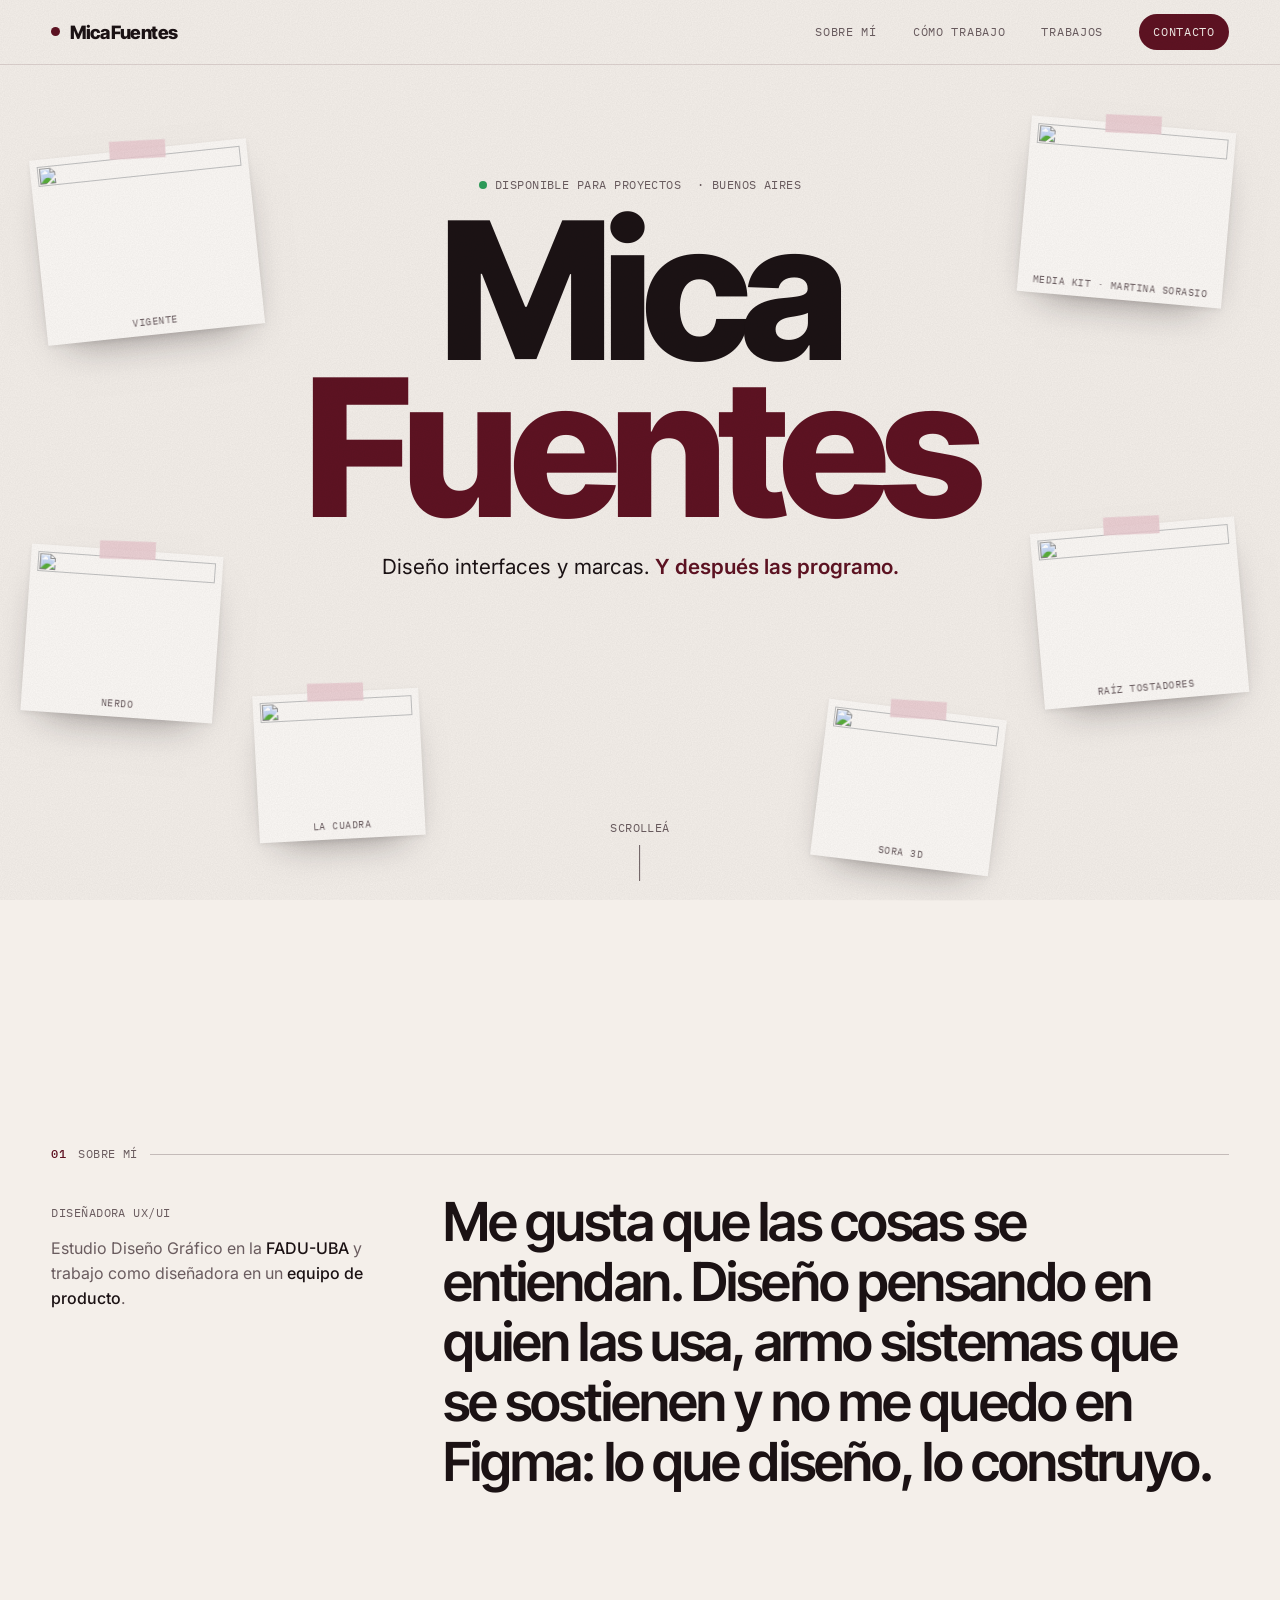
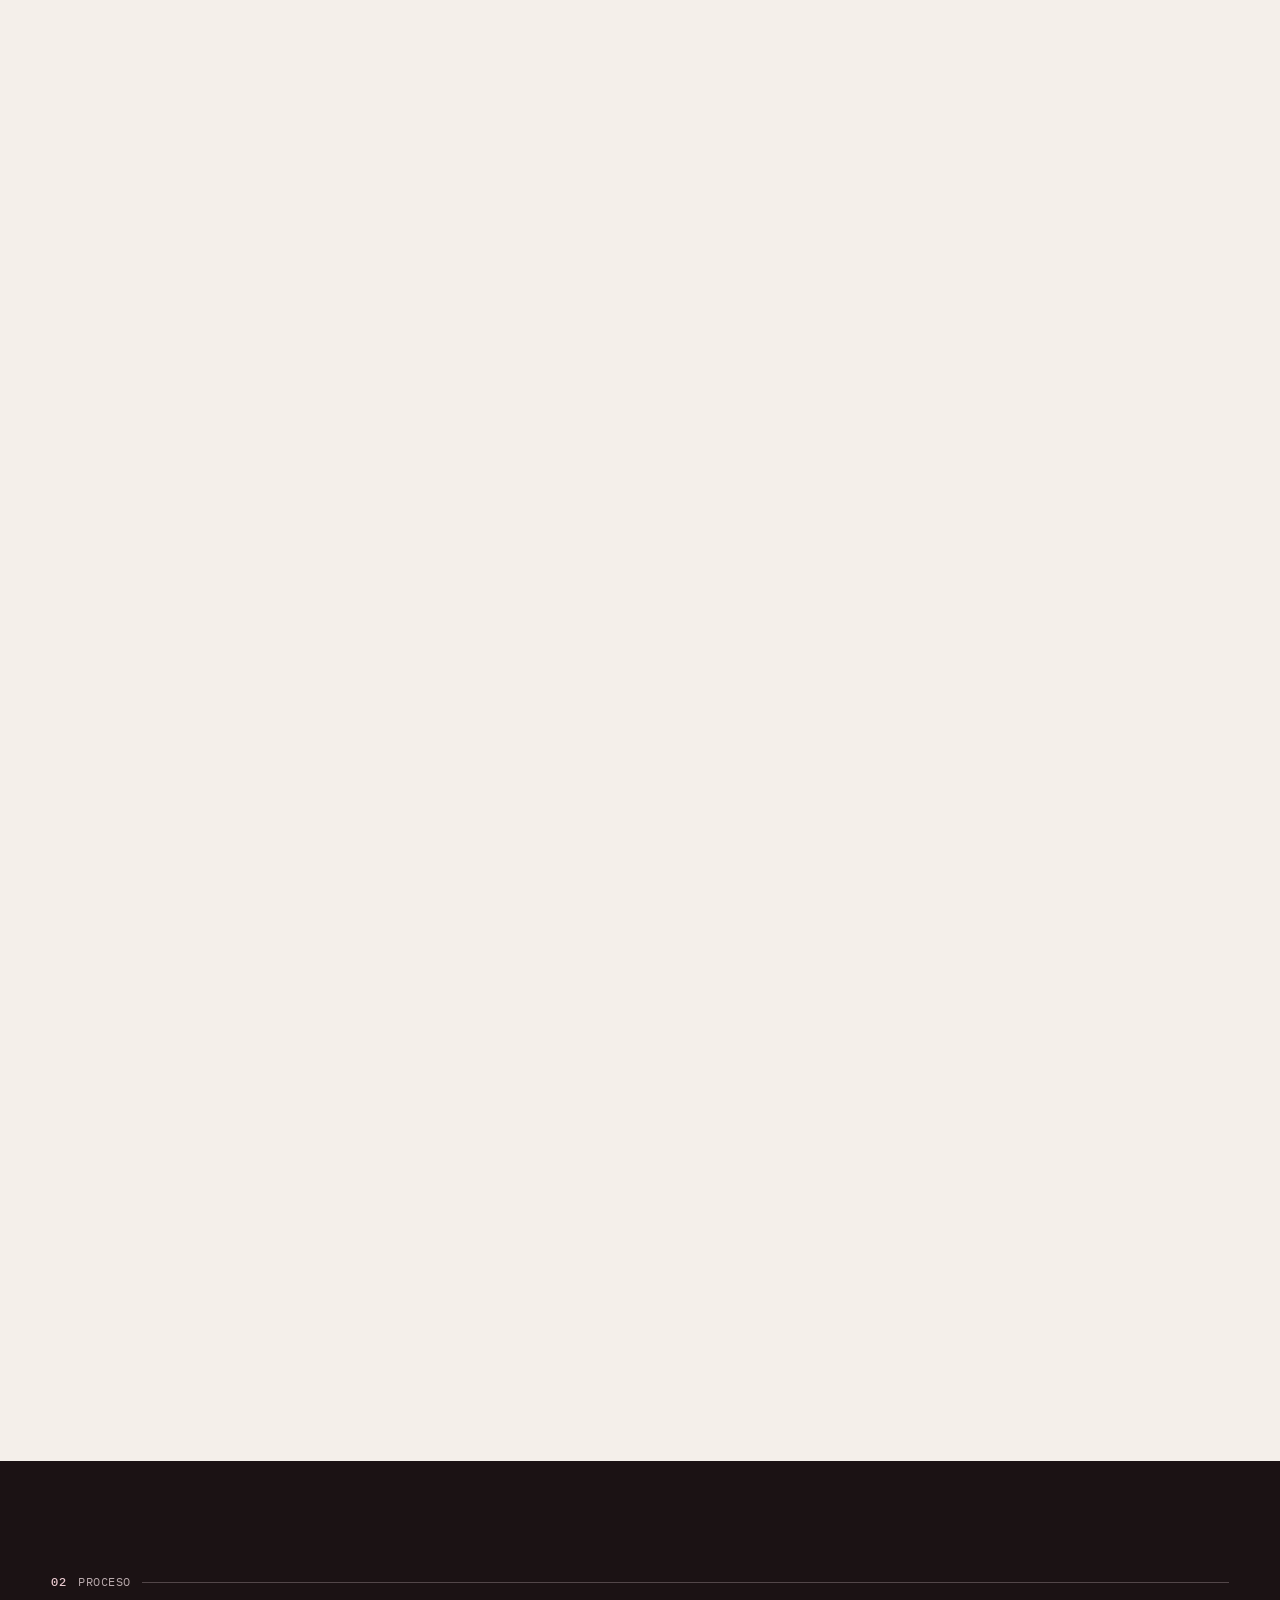
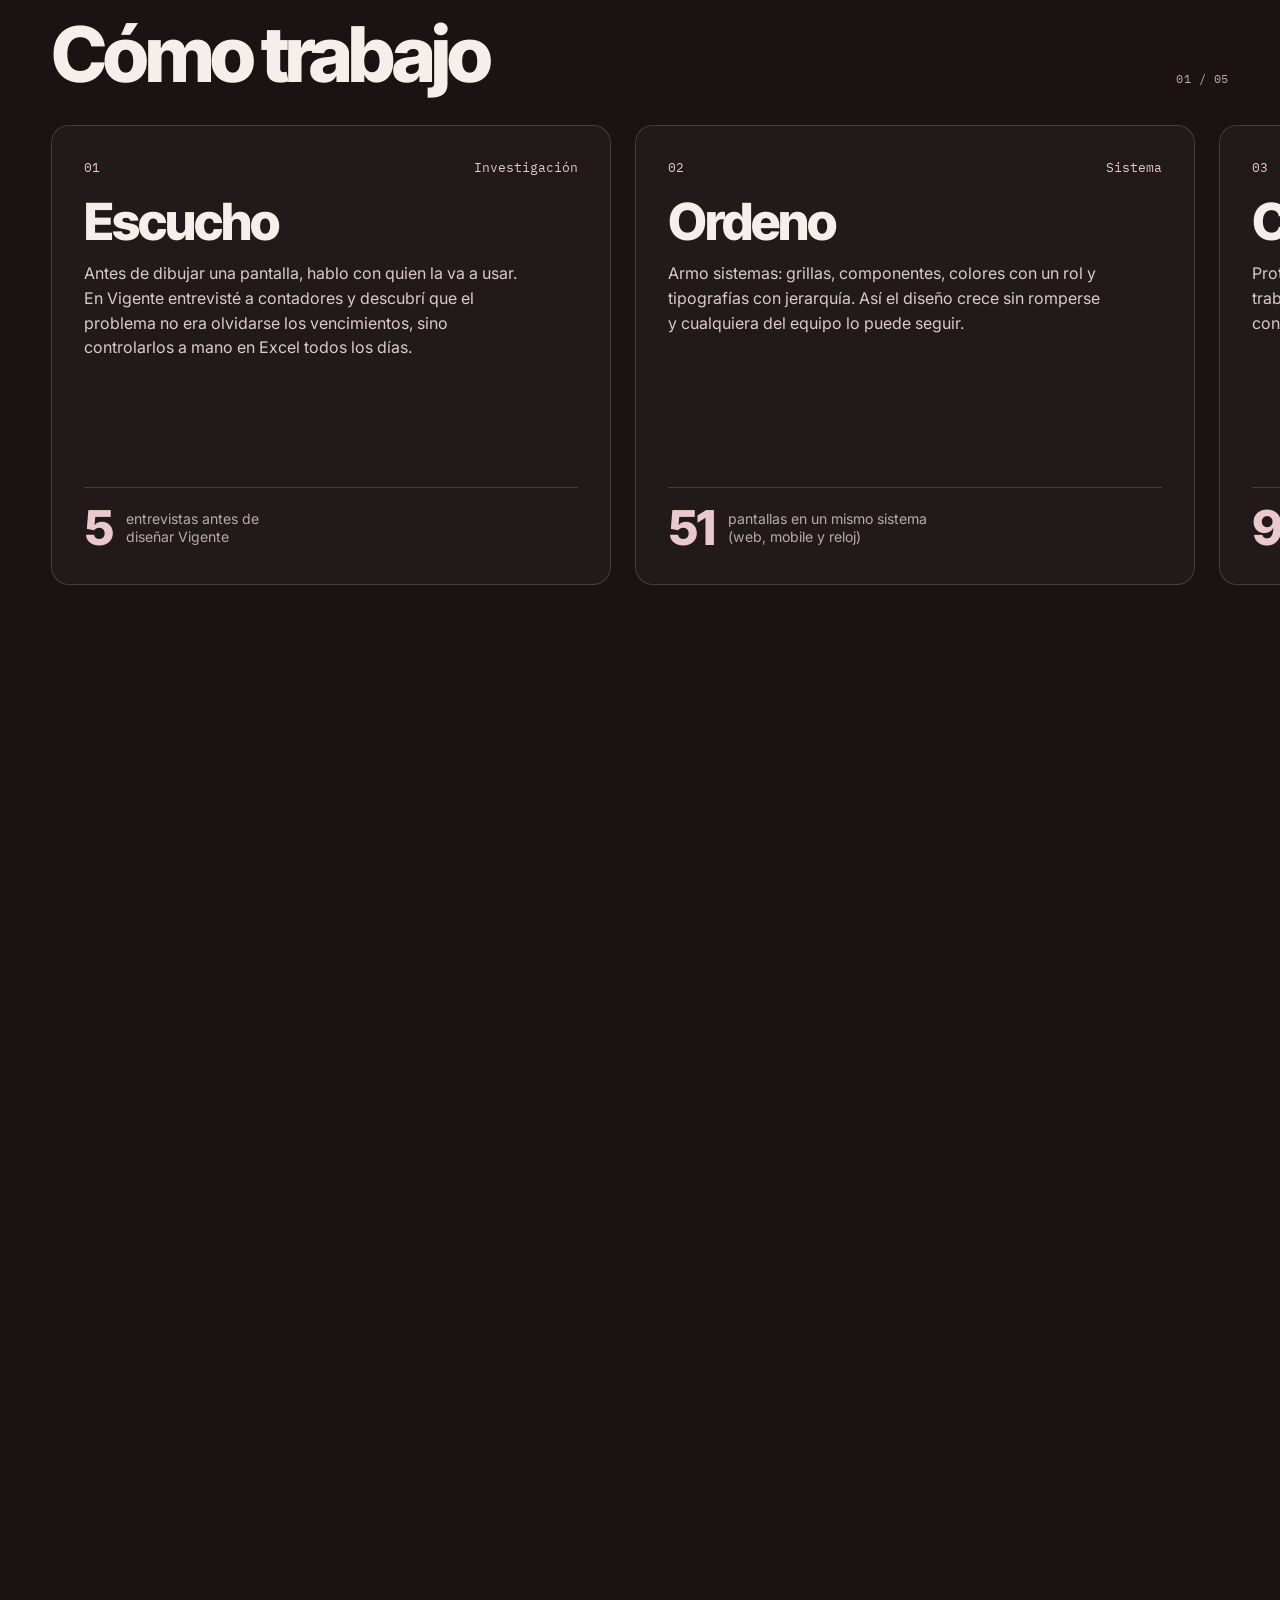
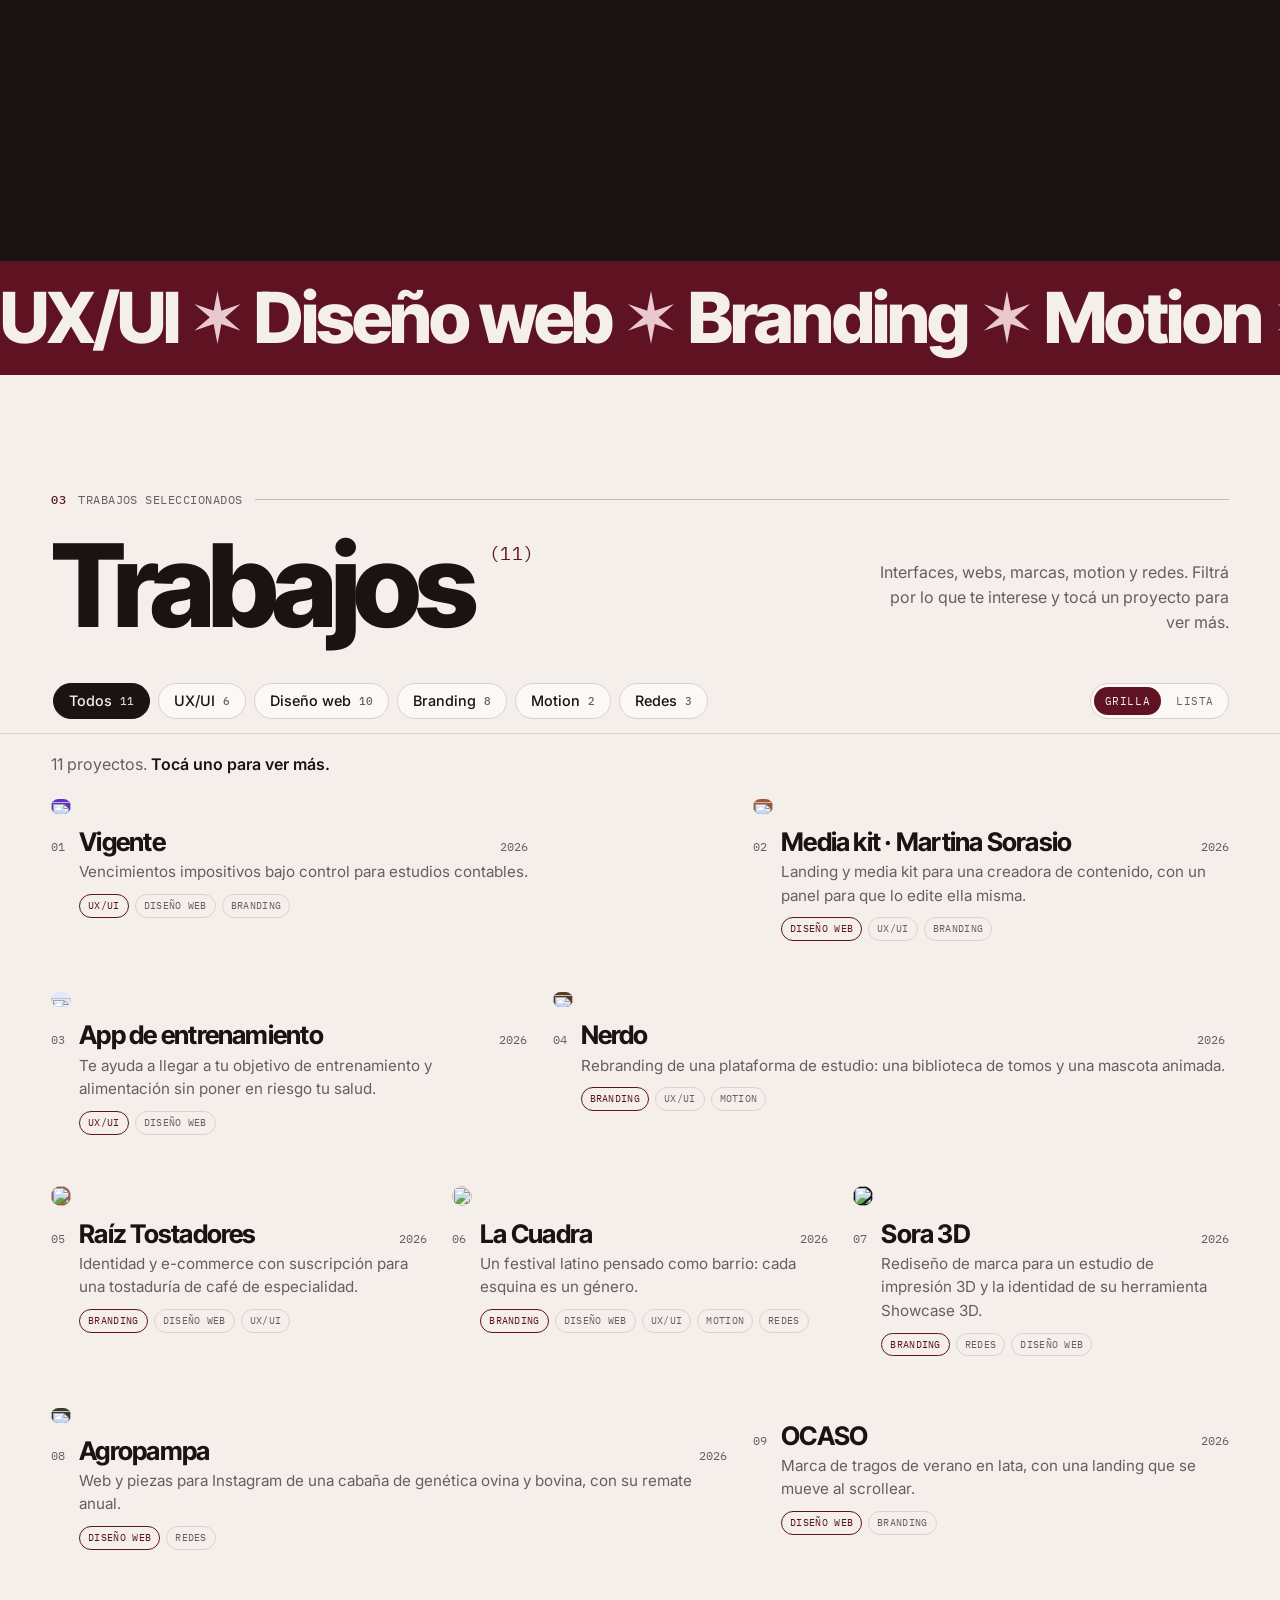
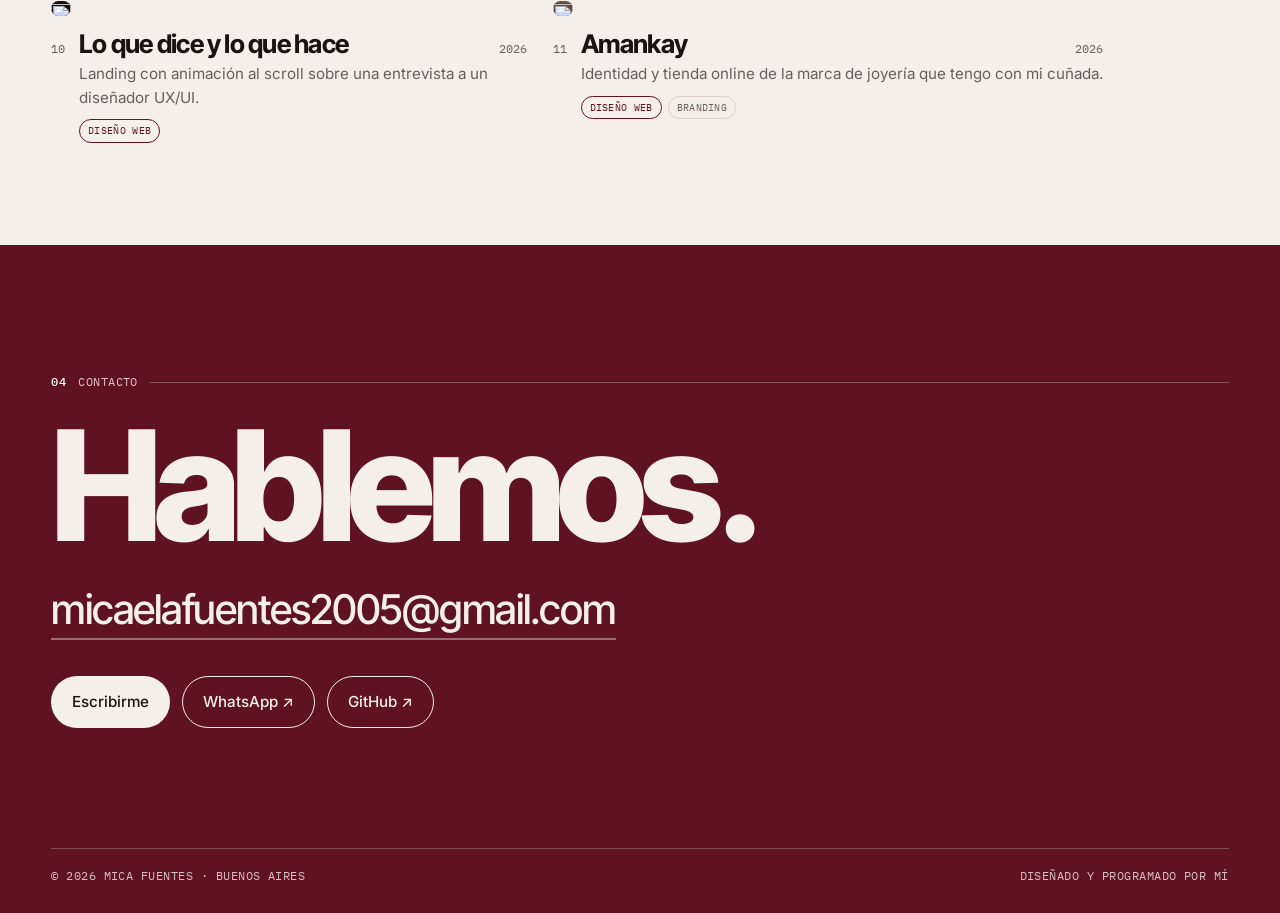
==== index.html @ 870c26b4 "Add files via upload" ====
<!DOCTYPE html>
<html lang="es">
<head>
<meta charset="UTF-8">
<meta name="viewport" content="width=device-width, initial-scale=1">
<title>Mica Fuentes — Diseño de interfaces y marcas</title>
<meta name="description" content="Portfolio de Mica Fuentes, diseñadora UX/UI de Buenos Aires. Diseño interfaces y marcas, las prototipo y las programo.">
<meta property="og:title" content="Mica Fuentes — Portfolio">
<meta property="og:description" content="Diseño interfaces y marcas, las prototipo y las programo.">
<meta property="og:image" content="img/vig.webp">
<meta name="theme-color" content="#F4EFEA">
<link rel="icon" href="data:image/svg+xml,%3Csvg xmlns='http://www.w3.org/2000/svg' viewBox='0 0 64 64'%3E%3Crect width='64' height='64' rx='14' fill='%235E1222'/%3E%3Ctext x='32' y='42' text-anchor='middle' font-family='Arial' font-weight='700' font-size='26' fill='%23F4EFEA'%3EMF%3C/text%3E%3C/svg%3E">
<link rel="preconnect" href="https://fonts.googleapis.com">
<link rel="preconnect" href="https://fonts.gstatic.com" crossorigin>
<link href="https://fonts.googleapis.com/css2?family=Inter+Tight:wght@200..900&family=Inter:wght@400;500;600&family=IBM+Plex+Mono:wght@400;500&display=swap" rel="stylesheet">
<style>
:root{
  --bg:#F4EFEA;
  --paper:#FBF8F5;
  --ink:#1B1214;
  --ink-2:#6A5C5F;
  --line:#DCD1CE;
  --bordo:#5E1222;
  --bordo-2:#86203A;
  --rosa:#E9C9CF;
  --disp:"Inter Tight",system-ui,sans-serif;
  --body:"Inter",system-ui,sans-serif;
  --mono:"IBM Plex Mono",ui-monospace,monospace;
  --pad:clamp(20px,4vw,56px);
  --max:1360px;
  --head:64px;
  --ease:cubic-bezier(.2,.7,.2,1);
}
*{box-sizing:border-box;margin:0;padding:0}
html{scroll-behavior:smooth;scroll-padding-top:var(--head)}
body{background:var(--bg);color:var(--ink);font-family:var(--body);font-size:16px;line-height:1.55;-webkit-font-smoothing:antialiased;overflow-x:clip}
body::after{content:"";position:fixed;inset:0;pointer-events:none;z-index:100;opacity:.06;mix-blend-mode:multiply;
  background-image:url("data:image/svg+xml,%3Csvg xmlns='http://www.w3.org/2000/svg' width='180' height='180'%3E%3Cfilter id='n'%3E%3CfeTurbulence type='fractalNoise' baseFrequency='.85' numOctaves='3' stitchTiles='stitch'/%3E%3CfeColorMatrix values='0 0 0 0 0 0 0 0 0 0 0 0 0 0 0 0 0 0 .9 0'/%3E%3C/filter%3E%3Crect width='100%25' height='100%25' filter='url(%23n)'/%3E%3C/svg%3E")}
a{color:inherit}
img{display:block;max-width:100%}
.wrap{max-width:var(--max);margin:0 auto;padding:0 var(--pad)}
.mono{font-family:var(--mono);font-size:.74rem;letter-spacing:.04em;text-transform:uppercase}
:focus-visible{outline:2px solid var(--bordo);outline-offset:3px;border-radius:4px}
.sec-label{display:flex;align-items:center;gap:12px;color:var(--ink-2);margin-bottom:clamp(18px,3vw,28px)}
.sec-label b{font-weight:500;color:var(--bordo)}
.sec-label::after{content:"";flex:1;height:1px;background:currentColor;opacity:.35}

/* ---------- barra fija ---------- */
header.top{position:sticky;top:0;z-index:50;background:var(--bg);border-bottom:1px solid var(--line)}
.top .wrap{display:flex;align-items:center;justify-content:space-between;height:var(--head);gap:16px}
.mark{font-family:var(--disp);font-weight:800;font-size:1.15rem;letter-spacing:-.03em;text-decoration:none;display:flex;align-items:center;gap:10px}
.mark i{width:9px;height:9px;border-radius:50%;background:var(--bordo)}
nav.links{display:flex;gap:clamp(16px,3vw,36px);align-items:center}
nav.links a{font-family:var(--mono);font-size:.74rem;letter-spacing:.06em;text-transform:uppercase;text-decoration:none;position:relative;color:var(--ink-2);transition:color .2s}
nav.links a:hover,nav.links a.on{color:var(--ink)}
nav.links a::after{content:"";position:absolute;left:0;right:0;bottom:-4px;height:1px;background:var(--bordo);transform:scaleX(0);transform-origin:right;transition:transform .35s var(--ease)}
nav.links a:hover::after,nav.links a.on::after{transform:scaleX(1);transform-origin:left}
nav.links a.cta{color:var(--bg);background:var(--bordo);padding:9px 14px;border-radius:999px}
nav.links a.cta::after{display:none}
nav.links a.cta:hover{background:var(--ink)}
@media(max-width:640px){nav.links a:not(.cta):not(.keep){display:none}}
.progress{position:absolute;left:0;bottom:-1px;height:2px;background:var(--bordo);width:100%;transform-origin:left;transform:scaleX(0)}

/* ---------- 1. hero ---------- */
.hero{position:relative;height:calc(100svh - var(--head));min-height:600px;overflow:hidden;display:grid;place-items:center}
.hero-name{position:relative;z-index:3;text-align:center;pointer-events:none}
.hero-name p.kick{font-size:.72rem;margin-top:0;color:var(--ink-2);margin-bottom:18px;display:inline-flex;align-items:center;gap:8px}
.hero-name .kick i{width:8px;height:8px;border-radius:50%;background:#2E9E5B;box-shadow:0 0 0 0 rgba(46,158,91,.5);animation:pulse 2.4s infinite}
@keyframes pulse{70%{box-shadow:0 0 0 8px rgba(46,158,91,0)}100%{box-shadow:0 0 0 0 rgba(46,158,91,0)}}
.hero-name h1{font-family:var(--disp);font-weight:800;font-size:clamp(4rem,15vw,14.5rem);line-height:.82;letter-spacing:-.05em}
.hero-name h1 .ch{display:inline-block;transition:font-variation-settings .5s var(--ease)}
.hero-name h1 .l2{display:block;color:var(--bordo)}
.hero-name p{margin-top:clamp(16px,2.4vw,24px);font-size:clamp(1.05rem,1.8vw,1.3rem)}
.hero-name p b{color:var(--bordo);font-weight:600}
.print{position:absolute;z-index:2;background:var(--paper);padding:7px 7px 26px;border:0;box-shadow:0 18px 40px -22px rgba(27,18,20,.55),0 2px 6px rgba(27,18,20,.08);will-change:transform;cursor:pointer;transition:box-shadow .3s}
.print:hover{box-shadow:0 26px 50px -20px rgba(27,18,20,.6)}
.print img{width:100%;aspect-ratio:4/3;object-fit:cover;object-position:top}
.print span{position:absolute;left:9px;right:9px;bottom:7px;white-space:nowrap;overflow:hidden;text-overflow:ellipsis;font-family:var(--mono);font-size:.62rem;letter-spacing:.05em;text-transform:uppercase;color:var(--ink-2)}
.print::before{content:"";position:absolute;top:-9px;left:50%;width:56px;height:18px;margin-left:-28px;background:rgba(233,201,207,.85);transform:rotate(var(--tape,-3deg))}
.scrollcue{position:absolute;bottom:20px;left:50%;transform:translateX(-50%);z-index:3;display:flex;flex-direction:column;align-items:center;gap:8px;color:var(--ink-2)}
.scrollcue i{width:1px;height:36px;background:var(--ink-2);animation:cue 1.8s var(--ease) infinite}
@keyframes cue{0%{transform:scaleY(0);transform-origin:top}50%{transform:scaleY(1);transform-origin:top}51%{transform-origin:bottom}100%{transform:scaleY(0);transform-origin:bottom}}
@media(max-width:700px){.print:not(.m){display:none}.hero{place-items:start center;padding-top:9svh}.scrollcue{display:none}}

/* ---------- 2. sobre mí (manifiesto) ---------- */
.manifesto{position:relative;height:240vh}
.manifesto .sticky{position:sticky;top:var(--head);height:calc(100svh - var(--head));display:flex;align-items:center}
.manifesto .row{display:grid;grid-template-columns:1fr 2.4fr;gap:clamp(24px,5vw,80px);align-items:start}
.manifesto .side{display:flex;flex-direction:column;gap:14px;color:var(--ink-2);padding-top:12px}
.manifesto .side b{color:var(--ink);font-weight:500}
.manifesto p.big{font-family:var(--disp);font-weight:600;font-size:clamp(1.8rem,4.2vw,3.9rem);line-height:1.12;letter-spacing:-.035em}
.manifesto .w{opacity:.14;transition:opacity .25s linear,color .25s}
.manifesto .w.on{opacity:1}
.manifesto .w.hl.on{color:var(--bordo)}
@media(max-width:820px){.manifesto .row{grid-template-columns:1fr}.manifesto .side{order:2}}

/* ---------- 3. cómo trabajo ---------- */
.process{position:relative;height:400vh;background:var(--ink);color:var(--bg)}
.process .sticky{position:sticky;top:var(--head);height:calc(100svh - var(--head));overflow:hidden;display:flex;flex-direction:column;justify-content:center}
.process .sec-label{color:#B9AAAD}
.process .sec-label b{color:var(--rosa)}
.process .wrap{width:100%}
.process .head{display:flex;justify-content:space-between;align-items:end;gap:20px;margin-bottom:clamp(22px,4vh,44px)}
.process h2{font-family:var(--disp);font-weight:800;font-size:clamp(2.4rem,6vw,5.2rem);letter-spacing:-.05em;line-height:.9}
.process .count{color:#B9AAAD}
.track{display:flex;gap:clamp(14px,2vw,24px);padding-left:max(var(--pad),calc((100vw - var(--max))/2 + var(--pad)));will-change:transform}
.step{flex:none;width:min(80vw,560px);border:1px solid rgba(244,239,234,.16);border-radius:18px;padding:clamp(20px,3vw,32px);display:grid;grid-template-rows:auto 1fr auto;gap:18px;min-height:min(56vh,460px);background:rgba(244,239,234,.03)}
.step .num{font-family:var(--mono);font-size:.8rem;color:var(--rosa);display:flex;justify-content:space-between}
.step h3{font-family:var(--disp);font-weight:800;font-size:clamp(2rem,4vw,3.2rem);letter-spacing:-.04em;line-height:1;margin-bottom:14px}
.step p{color:#D9CCCE;max-width:44ch}
.step .proof{display:flex;align-items:center;gap:14px;border-top:1px solid rgba(244,239,234,.16);padding-top:16px}
.step .proof b{font-family:var(--disp);font-size:clamp(2rem,4vw,3rem);font-weight:800;letter-spacing:-.04em;color:var(--rosa);line-height:1}
.step .proof span{font-size:.88rem;color:#B9AAAD;line-height:1.3}
.step.end{background:var(--bordo);border-color:var(--bordo);display:flex;flex-direction:column;justify-content:space-between;margin-right:var(--pad)}
.step.end h3{font-weight:700;font-size:clamp(1.7rem,3.2vw,2.6rem);line-height:1.12}
.step.end a{align-self:flex-start;text-decoration:none;background:var(--bg);color:var(--ink);padding:13px 20px;border-radius:999px;font-weight:500}

/* ---------- 4. marquee ---------- */
.marquee{background:var(--bordo);color:var(--bg);overflow:hidden;padding:clamp(14px,2vw,22px) 0}
.marquee .row{display:flex;white-space:nowrap;will-change:transform}
.marquee span{font-family:var(--disp);font-weight:800;font-size:clamp(2rem,5.5vw,4.6rem);letter-spacing:-.04em;line-height:1;padding-right:.3em}
.marquee span em{font-style:normal;color:var(--rosa)}

/* ---------- 5. trabajos ---------- */
.works{padding:clamp(64px,9vw,120px) 0 clamp(60px,8vw,110px)}
.works-head{display:grid;grid-template-columns:1fr auto;gap:24px;align-items:end;margin-bottom:clamp(22px,3vw,34px)}
.works-head h2{font-family:var(--disp);font-weight:800;font-size:clamp(3.2rem,9vw,8rem);letter-spacing:-.055em;line-height:.85;display:flex;align-items:flex-start;gap:.15em}
.works-head h2 sup{font-family:var(--mono);font-weight:400;font-size:.16em;letter-spacing:.02em;color:var(--bordo);margin-top:.5em}
.works-head p{max-width:36ch;color:var(--ink-2);text-align:right}
@media(max-width:760px){.works-head{grid-template-columns:1fr}.works-head p{text-align:left}}
.filters-bar{position:sticky;top:var(--head);z-index:20;background:var(--bg);padding:12px 0;border-bottom:1px solid var(--line)}
.filters-in{display:flex;align-items:center;justify-content:space-between;gap:16px}
.filters{display:flex;gap:8px;overflow-x:auto;scrollbar-width:none;padding:2px}
.filters::-webkit-scrollbar{display:none}
.chip{flex:none;font:500 .9rem/1 var(--body);border:1px solid var(--line);background:var(--paper);color:var(--ink);padding:10px 15px;border-radius:999px;cursor:pointer;display:inline-flex;gap:8px;align-items:center;transition:background .2s,color .2s,border-color .2s}
.chip sup{font-family:var(--mono);font-size:.68rem;color:var(--ink-2);top:0}
.chip:hover{border-color:var(--ink)}
.chip[aria-pressed="true"]{background:var(--ink);border-color:var(--ink);color:var(--bg)}
.chip[aria-pressed="true"] sup{color:var(--rosa)}
.view{flex:none;display:flex;gap:4px;border:1px solid var(--line);border-radius:999px;padding:3px;background:var(--paper)}
.view button{border:0;background:none;cursor:pointer;font-family:var(--mono);font-size:.68rem;letter-spacing:.05em;text-transform:uppercase;padding:7px 11px;border-radius:999px;color:var(--ink-2)}
.view button[aria-pressed="true"]{background:var(--bordo);color:var(--bg)}
@media(max-width:700px){.view{display:none}}
.note{color:var(--ink-2);padding:18px 0 22px}
.note b{color:var(--ink);font-weight:600}

/* grilla de proyectos */
.grid{display:grid;grid-template-columns:repeat(12,1fr);gap:clamp(28px,4vw,56px) clamp(16px,2vw,28px)}
.card{grid-column:span var(--span,6);display:flex;flex-direction:column;gap:14px;cursor:pointer;text-decoration:none;background:none;border:0;padding:0;font:inherit;color:inherit;text-align:left}
.card .media{position:relative;aspect-ratio:var(--ratio,4/3);border-radius:14px;overflow:hidden;background:var(--c,#ddd)}
.card .media img{width:100%;height:100%;object-fit:cover;object-position:top center;transition:transform 1s var(--ease)}
.card .media.contain img{object-fit:contain;padding:6% 0 0}
.card .media .ph{position:absolute;inset:0;display:grid;place-items:center;color:#fff;font-family:var(--disp);font-weight:800;font-size:clamp(2.4rem,5vw,4rem);letter-spacing:-.05em}
.card .media .go{position:absolute;right:14px;bottom:14px;display:flex;align-items:center;gap:8px;background:var(--bg);color:var(--ink);font-family:var(--mono);font-size:.7rem;letter-spacing:.05em;text-transform:uppercase;padding:9px 13px;border-radius:999px;transform:translateY(12px);opacity:0;transition:transform .45s var(--ease),opacity .35s}
.card .media .badge{position:absolute;left:14px;top:14px;background:var(--bg);color:var(--bordo);font-family:var(--mono);font-size:.64rem;letter-spacing:.05em;text-transform:uppercase;padding:6px 10px;border-radius:999px}
.card:hover .media img,.card:focus-visible .media img{transform:scale(1.04)}
.card:hover .go,.card:focus-visible .go{transform:none;opacity:1}
.card .info{display:grid;grid-template-columns:auto 1fr auto;gap:4px 14px;align-items:baseline}
.card .n{font-family:var(--mono);font-size:.72rem;color:var(--ink-2)}
.card h3{font-family:var(--disp);font-weight:700;font-size:clamp(1.25rem,2vw,1.7rem);letter-spacing:-.03em;line-height:1.1;transition:color .25s}
.card:hover h3{color:var(--bordo)}
.card .y{font-family:var(--mono);font-size:.72rem;color:var(--ink-2)}
.card .sum{grid-column:2/4;color:var(--ink-2);font-size:.95rem;line-height:1.55}
.card .tags{grid-column:2/4;display:flex;flex-wrap:wrap;gap:6px;margin-top:6px}
.tags span{font-family:var(--mono);font-size:.64rem;letter-spacing:.03em;text-transform:uppercase;border:1px solid var(--line);border-radius:999px;padding:3px 8px;color:var(--ink-2);white-space:nowrap}
.tags span.main{border-color:var(--bordo);color:var(--bordo)}
.subhead{grid-column:1/-1;display:flex;gap:14px;align-items:center;color:var(--ink-2);margin-top:8px}
.subhead::after{content:"";flex:1;height:1px;background:var(--line)}
@media(max-width:820px){.card{grid-column:span 12!important}.card .media{aspect-ratio:4/3!important}}

/* vista lista */
.grid.list{display:block}
.grid.list .card{display:grid;grid-template-columns:120px 1fr;gap:20px;align-items:center;padding:16px 0;border-bottom:1px solid var(--line)}
.grid.list .card .media{aspect-ratio:4/3!important;border-radius:8px}
.grid.list .card .go,.grid.list .card .badge{display:none}
.grid.list .subhead{margin:26px 0 4px}

.rv{opacity:0;transform:translateY(28px);transition:opacity .9s var(--ease),transform .9s var(--ease)}
.rv.in{opacity:1;transform:none}

/* ---------- detalle ---------- */
dialog{border:0;padding:0;margin:auto;width:min(1080px,calc(100% - 24px));max-height:calc(100dvh - 24px);border-radius:20px;background:var(--paper);color:var(--ink);box-shadow:0 30px 80px -30px rgba(27,18,20,.5)}
dialog::backdrop{background:rgba(27,18,20,.6);backdrop-filter:blur(4px)}
dialog[open]{animation:pop .5s var(--ease)}
@keyframes pop{from{opacity:0;transform:translateY(26px) scale(.98)}}
.dlg-cover{aspect-ratio:16/8;background:var(--c,#ddd);position:relative;overflow:hidden}
.dlg-cover img{width:100%;height:100%;object-fit:cover;object-position:top center}
.dlg-cover.contain img{object-fit:contain;padding-top:3%}
.dlg-cover.ph{display:grid;place-items:center;color:#fff;font-family:var(--disp);font-weight:800;font-size:clamp(3rem,8vw,6rem);letter-spacing:-.05em}
.dlg-body{padding:clamp(22px,4vw,44px);display:grid;grid-template-columns:1.5fr 1fr;gap:clamp(22px,4vw,48px)}
.dlg-body h2{font-family:var(--disp);font-weight:800;font-size:clamp(2rem,4vw,3rem);letter-spacing:-.04em;line-height:1;margin-bottom:16px}
.dlg-body p{margin-bottom:12px;max-width:60ch}
.dlg-body dl{display:grid;gap:14px;align-content:start;border-left:1px solid var(--line);padding-left:clamp(16px,2vw,28px)}
.dlg-body dt{font-family:var(--mono);font-size:.7rem;text-transform:uppercase;letter-spacing:.04em;color:var(--ink-2)}
.dlg-body dd{font-size:.95rem}
.gallery{display:grid;grid-template-columns:repeat(auto-fit,minmax(220px,1fr));gap:12px;padding:0 clamp(22px,4vw,44px) clamp(22px,4vw,44px)}
.gallery img{width:100%;border-radius:10px;border:1px solid var(--line)}
.btns{display:flex;flex-wrap:wrap;gap:10px;margin-top:20px}
.btn{display:inline-flex;align-items:center;gap:8px;text-decoration:none;font-weight:500;font-size:.95rem;padding:13px 20px;border-radius:999px;background:var(--bordo);color:var(--bg);border:1px solid transparent;cursor:pointer;font-family:var(--body);transition:background .2s,color .2s}
.btn:hover{background:var(--ink)}
.btn.ghost{background:none;color:inherit;border-color:currentColor}
.btn.ghost:hover{background:rgba(127,127,127,.12)}
.close{position:sticky;top:14px;float:right;margin:14px 14px -58px 0;z-index:2;width:44px;height:44px;border-radius:50%;border:0;background:var(--paper);color:var(--ink);font-size:1.3rem;cursor:pointer;box-shadow:0 4px 14px rgba(0,0,0,.15)}
@media(max-width:720px){.dlg-body{grid-template-columns:1fr}.dlg-body dl{border:0;padding:0}.dlg-cover{aspect-ratio:4/3}}

/* ---------- 6. fuera de pantalla ---------- */
.offscreen{padding:clamp(60px,9vw,120px) 0;border-top:1px solid var(--line)}
.offscreen .g{display:grid;grid-template-columns:1fr 1fr;gap:clamp(28px,6vw,90px);align-items:center}
.offscreen h2{font-family:var(--disp);font-weight:800;font-size:clamp(2.4rem,5.5vw,4.6rem);letter-spacing:-.05em;line-height:.95}
.offscreen p{font-size:clamp(1.05rem,1.6vw,1.2rem);max-width:46ch;margin-bottom:14px}
.offscreen .stack{display:flex;flex-wrap:wrap;gap:10px;margin-top:22px}
.offscreen .stack span{font-family:var(--disp);font-weight:600;font-size:1.1rem;border:1px solid var(--ink);border-radius:999px;padding:7px 18px;transition:background .25s,color .25s,transform .4s var(--ease)}
.offscreen .stack span:hover{background:var(--bordo);color:var(--bg);border-color:var(--bordo);transform:rotate(-4deg)}
@media(max-width:820px){.offscreen .g{grid-template-columns:1fr}}

/* ---------- 7. contacto ---------- */
.contact{background:var(--bordo);color:var(--bg);padding:clamp(70px,10vw,130px) 0 28px;overflow:hidden}
.contact .sec-label{color:#E3C3C9}
.contact .sec-label b{color:#fff}
.contact h2{font-family:var(--disp);font-weight:800;font-size:clamp(3.6rem,12vw,11rem);letter-spacing:-.055em;line-height:.85}
.contact .mail{display:inline-block;margin-top:clamp(22px,3vw,34px);font-family:var(--disp);font-weight:500;font-size:clamp(1.3rem,3.2vw,2.6rem);letter-spacing:-.03em;text-decoration:none;border-bottom:2px solid rgba(244,239,234,.4);padding-bottom:4px;transition:border-color .25s;background:none;border-top:0;border-left:0;border-right:0;color:inherit;cursor:pointer}
.contact .mail:hover{border-bottom-color:var(--bg)}
.contact .row{display:flex;flex-wrap:wrap;gap:12px;margin-top:clamp(24px,3vw,36px);align-items:center}
.contact .btn{background:var(--bg);color:var(--ink)}
.contact .btn:hover{background:var(--rosa)}
.contact .btn.ghost{background:none;color:var(--bg)}
.copied{font-family:var(--mono);font-size:.74rem;color:var(--rosa);opacity:0;transition:opacity .3s}
.copied.on{opacity:1}
.contact footer{margin-top:clamp(70px,10vw,120px);border-top:1px solid rgba(244,239,234,.25);padding-top:18px;display:flex;justify-content:space-between;gap:12px;flex-wrap:wrap;color:#D9BFC4}


/* ---------- celular ---------- */
@media(max-width:820px){
  :root{--head:58px}
  body{font-size:16px;line-height:1.6}
  .hero{height:auto;min-height:0;display:block;padding:44px 0 56px}
  .hero-name{text-align:left;padding:0 var(--pad)}
  .hero-name p.kick{margin-bottom:22px}
  .hero-name h1{font-size:23vw;line-height:.88;letter-spacing:-.045em}
  .hero-name p{font-size:1.15rem;line-height:1.45;margin-top:20px;max-width:22ch}
  #prints{display:grid;grid-template-columns:1fr 1fr;gap:26px 18px;padding:44px var(--pad) 0}
  .print,.print:not(.m){display:block;position:relative!important;left:auto!important;top:auto!important;width:auto!important;min-width:0!important}
  .print:nth-child(n+5){display:none}
  .manifesto{height:auto}
  .manifesto .sticky{position:static;height:auto;padding:72px 0}
  .manifesto p.big{font-size:1.9rem;line-height:1.18;letter-spacing:-.025em}
  .manifesto .w{opacity:1}
  .manifesto .side{margin-top:28px;line-height:1.55}
  .process{height:auto}
  .process .sticky{position:static;height:auto;padding:72px 0;overflow:visible}
  .process h2{font-size:2.6rem;line-height:1}
  .process .count{display:none}
  .track{flex-direction:column;padding:0 var(--pad);transform:none!important;gap:14px}
  .step{width:auto;min-height:0;gap:14px}
  .step h3{font-size:1.9rem;line-height:1.05;margin-bottom:10px}
  .step p{line-height:1.6}
  .step.end{margin-right:0}
  .step.end h3{font-size:1.5rem;line-height:1.2}
  .marquee span{font-size:2.2rem;line-height:1.1}
  .works{padding:64px 0 56px}
  .works-head h2{font-size:3.4rem;line-height:.95}
  .works-head p{line-height:1.55}
  .note{padding:14px 0 18px;line-height:1.5}
  .grid{grid-template-columns:1fr;gap:44px 0}
  .grid .card,.grid .subhead{grid-column:1/-1!important}
  .hero-name p.kick{font-size:.66rem;letter-spacing:.06em;white-space:nowrap}
  .hero-name p.kick .city{display:none}
  .card{gap:12px}
  .card .info{grid-template-columns:1fr auto;gap:6px 12px}
  .card .n{display:none}
  .card h3{font-size:1.35rem;line-height:1.2}
  .card .sum,.card .tags{grid-column:1/-1}
  .card .sum{line-height:1.55}
  .chip{padding:9px 13px;font-size:.85rem}
  .contact{padding:72px 0 24px}
  .contact h2{font-size:4rem;line-height:.95}
  .contact .mail{font-size:1.2rem;word-break:break-all}
  .dlg-body h2{font-size:2rem;line-height:1.05}
  .dlg-body p{line-height:1.6}
}
@media (prefers-reduced-motion: reduce){
  *,*::before,*::after{animation:none!important;transition:none!important;scroll-behavior:auto!important}
  .rv{opacity:1;transform:none}
  .manifesto{height:auto}.manifesto .sticky{position:static;height:auto;padding:100px 0}.manifesto .w{opacity:1}
  .process{height:auto}.process .sticky{position:static;height:auto;padding:90px 0}
  .track{flex-direction:column;padding-right:var(--pad)}.step{width:auto}
}
</style>
</head>
<body>

<header class="top">
  <div class="wrap">
    <a class="mark" href="#inicio" aria-label="Mica Fuentes, inicio"><i></i>Mica Fuentes</a>
    <nav class="links" aria-label="Principal">
      <a href="#sobre-mi" data-sec="sobre-mi">Sobre mí</a>
      <a href="#como" data-sec="como">Cómo trabajo</a>
      <a href="#trabajos" data-sec="trabajos" class="keep">Trabajos</a>
      <a href="#contacto" class="cta">Contacto</a>
    </nav>
  </div>
  <div class="progress" id="progress"></div>
</header>

<main id="inicio">
  <!-- 1 · HERO -->
  <section class="hero" id="hero" aria-label="Presentación">
    <div class="hero-name">
      <p class="kick mono"><i></i>Disponible para proyectos<span class="city">&nbsp;· Buenos Aires</span></p>
      <h1 aria-label="Mica Fuentes"><span class="l1" aria-hidden="true">Mica</span><span class="l2" aria-hidden="true">Fuentes</span></h1>
      <p>Diseño interfaces y marcas. <b>Y después las programo.</b></p>
    </div>
    <div id="prints"></div>
    <div class="scrollcue mono" aria-hidden="true">Scrolleá<i></i></div>
  </section>

  <!-- 2 · SOBRE MÍ -->
  <section class="manifesto" id="sobre-mi" aria-labelledby="sobre-t">
    <div class="sticky">
      <div class="wrap">
        <p class="sec-label mono" id="sobre-t"><b>01</b> Sobre mí</p>
        <div class="row">
          <div class="side">
            <span class="mono">Diseñadora UX/UI</span>
            <span>Estudio Diseño Gráfico en la <b>FADU-UBA</b> y trabajo como diseñadora en un <b>equipo de producto</b>.</span>
          </div>
          <p class="big" id="mtext">Me gusta que las cosas se *entiendan.* Diseño pensando en quien las usa, armo sistemas que se sostienen y no me quedo en Figma: lo que diseño, *lo construyo.*</p>
        </div>
      </div>
    </div>
  </section>

  <!-- 3 · CÓMO TRABAJO -->
  <section class="process" id="como" aria-labelledby="como-t">
    <div class="sticky">
      <div class="wrap">
        <p class="sec-label mono"><b>02</b> Proceso</p>
        <div class="head">
          <h2 id="como-t">Cómo trabajo</h2>
          <span class="count mono" id="stepcount">01 / 05</span>
        </div>
      </div>
      <div class="track" id="track">
        <article class="step">
          <span class="num"><span>01</span><span>Investigación</span></span>
          <div><h3>Escucho</h3><p>Antes de dibujar una pantalla, hablo con quien la va a usar. En Vigente entrevisté a contadores y descubrí que el problema no era olvidarse los vencimientos, sino controlarlos a mano en Excel todos los días.</p></div>
          <div class="proof"><b>5</b><span>entrevistas antes de<br>diseñar Vigente</span></div>
        </article>
        <article class="step">
          <span class="num"><span>02</span><span>Sistema</span></span>
          <div><h3>Ordeno</h3><p>Armo sistemas: grillas, componentes, colores con un rol y tipografías con jerarquía. Así el diseño crece sin romperse y cualquiera del equipo lo puede seguir.</p></div>
          <div class="proof"><b>51</b><span>pantallas en un mismo sistema<br>(web, mobile y reloj)</span></div>
        </article>
        <article class="step">
          <span class="num"><span>03</span><span>Desarrollo</span></span>
          <div><h3>Construyo</h3><p>Prototipo y programo mis diseños con Claude Code, y trabajo con ingenieros. Diseño pensando en cómo se va a construir, no solo en cómo se ve.</p></div>
          <div class="proof"><b>9</b><span>de los trabajos de este portfolio<br>los programé, sola o en equipo</span></div>
        </article>
        <article class="step">
          <span class="num"><span>04</span><span>Validación</span></span>
          <div><h3>Pruebo</h3><p>Lo pongo en manos de personas reales y corrijo lo que no funciona. Un diseño está terminado cuando se usa sin que yo tenga que explicarlo.</p></div>
          <div class="proof"><b>3/3</b><span>contadores completaron<br>la tarea en el testeo</span></div>
        </article>
        <article class="step end">
          <span class="num"><span>05</span><span>Y además</span></span>
          <h3>Como toda interfaz es parte de una marca, también hago identidad, piezas para redes y motion.</h3>
          <a href="#trabajos">Ver trabajos ↓</a>
        </article>
      </div>
    </div>
  </section>

  <!-- 4 · MARQUEE -->
  <div class="marquee" aria-hidden="true"><div class="row" id="mq"></div></div>

  <!-- 5 · TRABAJOS -->
  <section class="works" id="trabajos" aria-labelledby="trabajos-t">
    <div class="wrap">
      <p class="sec-label mono"><b>03</b> Trabajos seleccionados</p>
      <div class="works-head rv">
        <h2 id="trabajos-t">Trabajos<sup id="wtotal"></sup></h2>
        <p>Interfaces, webs, marcas, motion y redes. Filtrá por lo que te interese y tocá un proyecto para ver más.</p>
      </div>
    </div>
    <div class="filters-bar">
      <div class="wrap filters-in">
        <div class="filters" id="filters" role="group" aria-label="Filtrar trabajos"></div>
        <div class="view" role="group" aria-label="Vista">
          <button type="button" data-v="grid" aria-pressed="true">Grilla</button>
          <button type="button" data-v="list" aria-pressed="false">Lista</button>
        </div>
      </div>
    </div>
    <div class="wrap">
      <p class="note" id="note" aria-live="polite"></p>
      <div class="grid" id="grid"></div>
    </div>
  </section>

  <!-- 7 · CONTACTO -->
  <section class="contact" id="contacto" aria-labelledby="contacto-t">
    <div class="wrap">
      <p class="sec-label mono"><b>04</b> Contacto</p>
      <h2 id="contacto-t" class="rv">Hablemos.</h2>
      <button class="mail" id="copy" type="button" aria-describedby="copied">micaelafuentes2005@gmail.com</button>
      <div class="row">
        <a class="btn" href="mailto:micaelafuentes2005@gmail.com">Escribirme</a>
        <a class="btn ghost" href="https://wa.me/5491134244487" target="_blank" rel="noopener">WhatsApp ↗</a>
        <a class="btn ghost" href="https://github.com/mica-fuentes" target="_blank" rel="noopener">GitHub ↗</a>
        <span class="copied" id="copied" aria-live="polite"></span>
      </div>
      <footer class="mono">
        <span>© 2026 Mica Fuentes · Buenos Aires</span>
        <span>Diseñado y programado por mí</span>
      </footer>
    </div>
  </section>
</main>

<dialog id="dlg" aria-labelledby="dlg-title">
  <button class="close" id="dlg-close" aria-label="Cerrar">×</button>
  <div class="dlg-cover" id="dlg-cover"></div>
  <div class="dlg-body">
    <div>
      <p class="mono" id="dlg-kicker" style="color:var(--bordo);margin-bottom:10px"></p>
      <h2 id="dlg-title"></h2>
      <div id="dlg-text"></div>
      <div class="btns" id="dlg-btns"></div>
    </div>
    <dl id="dlg-meta"></dl>
  </div>
  <div class="gallery" id="dlg-gallery"></div>
</dialog>

<script>
/* =========================================================
   TRABAJOS — para sumar uno, copiá un bloque y editalo.
   cats: la primera es la principal (manda en el orden del filtro).
   img: portada · gallery: más imágenes para el detalle.
   fit:'contain' para capturas verticales (celular).
   team: con quién lo hice. hidden: true lo oculta.
   ========================================================= */
const CATS = [
  {id:'all',label:'Todos'},{id:'ux',label:'UX/UI'},{id:'web',label:'Diseño web'},
  {id:'brand',label:'Branding'},{id:'motion',label:'Motion'},{id:'redes',label:'Redes'}
];
const WORKS = [
  {id:'vigente', title:'Vigente', year:'2026', hero:true,
   cats:['ux','web','brand'], img:'img/vig.webp', c:'#5B2FD1',
   sum:'Vencimientos impositivos bajo control para estudios contables.',
   text:['Herramienta web, mobile y smartwatch para contadores independientes. Partí de cinco entrevistas: el problema no era olvidarse los vencimientos, sino el control manual diario en Excel.',
         'El sistema deriva las obligaciones de cada cliente y se sincroniza con ARCA y ARBA. Lo testeé con tres contadores y los tres completaron la tarea sin problemas.'],
   role:'Investigación, UX/UI, identidad y desarrollo', team:'Proyecto individual', ctx:'Diseño 3 · FADU-UBA',
   tools:'Figma · HTML, CSS y JS · Claude Code',
   links:[{t:'Probar la demo',u:'proyectos/vigente/index.html'}]},
  {id:'martina', title:'Media kit · Martina Sorasio', year:'2026', hero:true,
   cats:['web','ux','brand'], img:'img/martina.webp', c:'#A2552F',
   sum:'Landing y media kit para una creadora de contenido, con un panel para que lo edite ella misma.',
   text:['Media kit en formato web para presentar a Martina ante marcas: quién es, con quién trabajó y sus números.',
         'Sumé un panel de administración para que ella misma actualice los contenidos sin depender de mí. Está online y se usa para conseguir canjes.'],
   role:'Diseño web, UX y desarrollo', team:'Programado con Facundo Sorasio', ctx:'Cliente real', tools:'Figma · Claude Code',
   links:[{t:'Ver sitio',u:'https://martusorasio.com'}]},
  {id:'app', title:'App de entrenamiento', year:'2026', hero:true, status:'En validación',
   cats:['ux','web'], img:'img/app.webp', fit:'contain', c:'#E4E8FA',
   sum:'Te ayuda a llegar a tu objetivo de entrenamiento y alimentación sin poner en riesgo tu salud.',
   text:['Nació de mi experiencia entrenando: no encontraba una app cómoda, práctica y que no cobrara por todo.',
         'Combina entrenamiento y alimentación según tu objetivo, rechaza metas irreales y arranca con un plan gratis. Está programada y la estoy validando con personas que entrenan.'],
   role:'UX/UI y desarrollo', team:'Proyecto individual', ctx:'Proyecto propio', tools:'Figma · React · Claude Code',
   links:[{t:'Probar el prototipo',u:'proyectos/app-entrena/index.html'}]},
  {id:'nerdo', title:'Nerdo', year:'2026', hero:true,
   cats:['brand','ux','motion'], img:'img/nerdo.webp', gallery:['img/nerdo2.webp','img/nerdo3.webp'], c:'#5A3A22',
   sum:'Rebranding de una plataforma de estudio: una biblioteca de tomos y una mascota animada.',
   text:['Rediseño de marca e interfaz para la plataforma de estudio de un amigo.',
         'La idea es una biblioteca: un tomo por materia, un logo de tres tomos donde uno caído forma la N, y Nerdo, un tomo mascota animado. Lo de juego aparece solo al estudiar y subir de nivel.'],
   role:'Identidad, UI y motion', team:'Programado con un ingeniero en informática', ctx:'Colaboración', tools:'Figma · Claude Design · Claude Code', links:[]},
  {id:'raiz', title:'Raíz Tostadores', year:'2026', hero:true,
   cats:['brand','web','ux'], img:'img/raiz.webp', c:'#A4593F',
   sum:'Identidad y e-commerce con suscripción para una tostaduría de café de especialidad.',
   text:['Marca desde cero y tienda online para reemplazar los pedidos por WhatsApp. El diferencial es un quiz para encontrar tu café ideal y pedirlo.',
         'Incluye suscripción mensual con pausa y cancelación libres, y el UX writing de toda la web. Cliente ficticio, proceso real.'],
   role:'Identidad, packaging, UX/UI, UX writing y desarrollo', team:'Proyecto individual', ctx:'Caso de portfolio', tools:'Figma · Claude Design · Vite',
   links:[{t:'Ver sitio',u:'https://mica-fuentes.github.io/raiz-tostadores/'}]},
  {id:'cuadra', title:'La Cuadra', year:'2026', hero:true,
   cats:['brand','web','ux','motion','redes'], img:'img/cuadra.webp', c:'#EFE6D8',
   sum:'Un festival latino pensado como barrio: cada esquina es un género.',
   text:['Identidad transmedia de un festival de música donde cada casa del barrio es un género: reguetón, cumbia, folclore y rock.',
         'Trabajo grupal. Mi parte: la web, el diario, el contenido de prensa y los satélites digitales, como El Timbre (app de música), La Vecindad (red social) y la landing de la docuserie.'],
   role:'Web, UX/UI, editorial y prensa', team:'Trabajo grupal', ctx:'Diseño 3 · FADU-UBA', tools:'Figma · Claude Code', links:[]},
  {id:'sora', title:'Sora 3D', year:'2026', hero:true,
   cats:['brand','redes','web'], img:'img/sora.webp', c:'#16161A',
   sum:'Rediseño de marca para un estudio de impresión 3D y la identidad de su herramienta Showcase 3D.',
   text:['El logo anterior estaba hecho con IA y tenía muchos errores. Lo rediseñé manteniendo el concepto de filamento y extrusor, y sigo como diseñadora fija de la marca.',
         'También diseñé la identidad de Showcase 3D, una herramienta web que genera videos de los modelos para mandar a clientes.'],
   role:'Identidad, piezas para redes y diseño de Showcase 3D', team:'Herramienta programada por Facundo Sorasio', ctx:'Cliente real', tools:'Figma · Illustrator',
   links:[{t:'Ver Showcase 3D',u:'https://showcase3d.facundosorasio.com/'}]},
  {id:'agro', title:'Agropampa', year:'2026', hero:true,
   cats:['web','redes'], img:'img/agro.webp', gallery:['img/agro2.webp'], c:'#3B3A2E',
   sum:'Web y piezas para Instagram de una cabaña de genética ovina y bovina, con su remate anual.',
   text:['Web institucional con una segunda página para el remate anual: cuenta regresiva, catálogo en video con filtros, condiciones y contacto.',
         'También armé los flyers de Instagram, donde la marca convive con la de MH Eventos con el mismo peso.'],
   role:'Diseño web y piezas para redes', team:'Programado con Facundo Sorasio', ctx:'Cliente real', tools:'Figma · HTML, CSS y JS',
   links:[{t:'Ver sitio',u:'https://agropampa-sa.com'}]},
  {id:'ocaso', title:'OCASO', year:'2026',
   cats:['web','brand'], c:'#F2643F',
   sum:'Marca de tragos de verano en lata, con una landing que se mueve al scrollear.',
   text:['Marca ficticia de tragos para el verano y su landing de scroll interactivo: el fondo y los objetos se mueven y las palabras aparecen de a poco.'],
   role:'Branding, diseño web y desarrollo', team:'Proyecto individual', ctx:'Proyecto propio', tools:'Figma · Claude Code', links:[]},
  {id:'psico', title:'Lo que dice y lo que hace', year:'2026', hero:true,
   cats:['web'], img:'img/psico.webp', c:'#141214',
   sum:'Landing con animación al scroll sobre una entrevista a un diseñador UX/UI.',
   text:['Landing para la segunda evaluación de Elementos de Psicología: una prueba de 30 segundos y cuatro recortes de audio de la entrevista.'],
   role:'Diseño web y desarrollo', team:'Trabajo grupal · la web la armé yo', ctx:'Elementos de Psicología · FADU-UBA', tools:'HTML, CSS y JS',
   links:[{t:'Ver landing',u:'proyectos/lo-que-dice/index.html'}]},
  {id:'amankay', title:'Amankay', year:'2026',
   cats:['web','brand'], img:'img/amankay.webp', c:'#6B4A3A',
   sum:'Identidad y tienda online de la marca de joyería que tengo con mi cuñada.',
   text:['Diseñé el logo, la identidad y la tienda online. La web se va a rediseñar.'],
   role:'Identidad, diseño web y desarrollo', team:'Marca propia', ctx:'Emprendimiento', tools:'Figma · HTML, CSS y JS',
   links:[{t:'Ver tienda',u:'https://amankay-2eb11.web.app/'}]},
  /* --- ocultos: pasar hidden a false cuando estén listos --- */
  {id:'wantit', title:'Wantit', year:'2025', hidden:true, cats:['ux','web'], img:'img/wantit.webp', c:'#A13A2A',
   sum:'Encontrar el regalo para tu pareja con una mecánica de swipe.', text:[], role:'', team:'', ctx:'', tools:'', links:[]},
  {id:'nivel1', title:'Nivel 1', year:'2026', hidden:true, cats:['web','ux'], c:'#0B0B1A',
   sum:'Plataforma para que desarrolladores indie publiquen sus videojuegos.', text:[], role:'', team:'', ctx:'', tools:'', links:[]},
  {id:'velo', title:'VELO', year:'2026', hidden:true, cats:['brand','web'], c:'#17121F',
   sum:'Marca de cosmética de noche.', text:[], role:'', team:'', ctx:'', tools:'', links:[]}
];

/* ========================================================= */
const $ = s => document.querySelector(s);
const reduce = matchMedia('(prefers-reduced-motion: reduce)').matches;
const visible = WORKS.filter(w => !w.hidden);
const label = id => CATS.find(c => c.id === id).label;
const esc = s => String(s).replace(/[&<>"]/g, c => ({'&':'&amp;','<':'&lt;','>':'&gt;','"':'&quot;'}[c]));

/* ---- hero ---- */
const h1 = document.querySelector('.hero-name h1');
h1.querySelectorAll('span').forEach(s => s.innerHTML = [...s.textContent].map(c => `<span class="ch">${c}</span>`).join(''));
const chars = [...h1.querySelectorAll('.ch')];
const SPOTS = [
  {x:3, y:10, w:17, r:-6, d:.35, m:[5,66,40]},
  {x:80,y:7,  w:16, r:5,  d:.55},
  {x:2, y:58, w:15, r:4,  d:.7},
  {x:81,y:55, w:16, r:-5, d:.45, m:[54,71,40]},
  {x:20,y:75, w:13, r:-3, d:.9},
  {x:64,y:77, w:14, r:7,  d:.8},
  {x:23,y:1,  w:11, r:3,  d:1.05},
  {x:63,y:0,  w:12, r:-4, d:1.15},
];
const heroWorks = visible.filter(w => w.hero && w.img && w.fit !== 'contain');
const printEls = SPOTS.slice(0, Math.min(6, heroWorks.length)).map((s, i) => {
  const w = heroWorks[i];
  const el = document.createElement('button');
  el.className = 'print' + (s.m ? ' m' : '');
  el.type = 'button';
  const mob = s.m && innerWidth < 700;
  const [x, yy, ww] = mob ? s.m : [s.x, s.y, s.w];
  el.style.cssText = `left:${x}%;top:${yy}%;width:${ww}vw;min-width:140px;transform:rotate(${s.r}deg);--tape:${-s.r / 2}deg`;
  el.innerHTML = `<img src="${w.img}" alt=""><span>${esc(w.title)}</span>`;
  el.setAttribute('aria-label', 'Ver ' + w.title);
  el.onclick = () => openWork(w);
  el._s = s;
  $('#prints').appendChild(el);
  return el;
});

/* ---- manifiesto palabra por palabra (*texto* = bordó) ---- */
const mt = $('#mtext');
let html = '', hl = false;
mt.textContent.trim().split(/\s+/).forEach(word => {
  let w = word;
  if (w.startsWith('*')) { w = w.slice(1); hl = true; }
  const ends = w.includes('*');
  w = w.replace('*', '');
  html += `<span class="w${hl ? ' hl' : ''}">${w}</span> `;
  if (ends) hl = false;
});
mt.innerHTML = html;
const words = [...mt.querySelectorAll('.w')];

/* ---- marquee ---- */
const mqText = 'UX/UI <em>✶</em> Diseño web <em>✶</em> Branding <em>✶</em> Motion <em>✶</em> Redes <em>✶</em>&nbsp;';
$('#mq').innerHTML = `<span>${mqText}</span>`.repeat(4);

/* ---- trabajos ---- */
const grid = $('#grid'), filters = $('#filters'), note = $('#note');
$('#wtotal').textContent = `(${String(visible.length).padStart(2, '0')})`;
let current = 'all', view = 'grid';
CATS.forEach(c => {
  const n = c.id === 'all' ? visible.length : visible.filter(w => w.cats.includes(c.id)).length;
  if (!n) return;
  const b = document.createElement('button');
  b.className = 'chip'; b.type = 'button'; b.dataset.id = c.id;
  b.innerHTML = `${c.label}<sup>${n}</sup>`;
  b.onclick = () => { current = c.id; render(); history.replaceState(null, '', c.id === 'all' ? '#trabajos' : '#' + c.id); };
  filters.appendChild(b);
});
document.querySelectorAll('.view button').forEach(b => b.onclick = () => {
  view = b.dataset.v;
  document.querySelectorAll('.view button').forEach(x => x.setAttribute('aria-pressed', x === b));
  render();
});

// ritmo de la grilla: filas 7/5, 5/7 y después de a tres
const RHYTHM = [[7,'4/3'],[5,'4/3'],[5,'4/3'],[7,'4/3'],[4,'1/1'],[4,'1/1'],[4,'1/1']];
function card(w, i, small){
  const [span, ratio] = small ? [4,'4/3'] : RHYTHM[i % RHYTHM.length];
  const b = document.createElement('button');
  b.type = 'button';
  b.className = 'card rv';
  b.style.setProperty('--span', span);
  b.innerHTML = `
    <div class="media${w.fit === 'contain' ? ' contain' : ''}" style="--c:${w.c};--ratio:${ratio}">
      ${w.img ? `<img src="${w.img}" alt="" loading="lazy">` : `<div class="ph">${esc(w.title)}</div>`}
      ${w.status ? `<span class="badge">${w.status}</span>` : ''}
      <span class="go">Ver proyecto →</span>
    </div>
    <div class="info">
      <span class="n">${String(i + 1).padStart(2, '0')}</span>
      <h3>${esc(w.title)}</h3>
      <span class="y">${w.year}</span>
      <p class="sum">${esc(w.sum)}</p>
      <div class="tags">${w.cats.map((c, k) => `<span class="${(current === 'all' ? k === 0 : c === current) ? 'main' : ''}">${label(c)}</span>`).join('')}</div>
    </div>`;
  b.onclick = () => openWork(w);
  observe(b);
  return b;
}
function render(){
  filters.querySelectorAll('.chip').forEach(c => c.setAttribute('aria-pressed', c.dataset.id === current));
  grid.className = 'grid' + (view === 'list' ? ' list' : '');
  grid.innerHTML = '';
  const main = current === 'all' ? visible : visible.filter(w => w.cats[0] === current);
  const rest = current === 'all' ? [] : visible.filter(w => w.cats[0] !== current && w.cats.includes(current));
  note.innerHTML = current === 'all'
    ? `${visible.length} proyectos. <b>Tocá uno para ver más.</b>`
    : `Primero, donde <b>${label(current)}</b> es lo principal. Después, los que también lo incluyen.`;
  let i = 0;
  main.forEach(w => grid.appendChild(card(w, i++)));
  if (rest.length){
    const s = document.createElement('div'); s.className = 'subhead mono'; s.textContent = `También con ${label(current)}`;
    grid.appendChild(s);
    rest.forEach(w => grid.appendChild(card(w, i++, true)));
  }
}

/* ---- detalle ---- */
const dlg = $('#dlg');
function openWork(w){
  const cov = $('#dlg-cover');
  cov.className = 'dlg-cover' + (w.img ? (w.fit === 'contain' ? ' contain' : '') : ' ph');
  cov.style.setProperty('--c', w.c);
  cov.innerHTML = w.img ? `<img src="${w.img}" alt="Captura de ${esc(w.title)}">` : esc(w.title);
  $('#dlg-kicker').textContent = w.cats.map(label).join(' · ') + (w.status ? ' · ' + w.status : '');
  $('#dlg-title').textContent = w.title;
  $('#dlg-text').innerHTML = w.text.map(t => `<p>${esc(t)}</p>`).join('');
  $('#dlg-btns').innerHTML = w.links.map((l, k) => `<a class="btn${k ? ' ghost' : ''}" href="${l.u}" target="_blank" rel="noopener">${esc(l.t)} ↗</a>`).join('');
  $('#dlg-meta').innerHTML = [['Mi rol', w.role], ['Equipo', w.team], ['Contexto', w.ctx], ['Herramientas', w.tools], ['Año', w.year]]
    .filter(r => r[1]).map(r => `<div><dt>${r[0]}</dt><dd>${esc(r[1])}</dd></div>`).join('');
  $('#dlg-gallery').innerHTML = (w.gallery || []).map(g => `<img src="${g}" alt="Otra vista de ${esc(w.title)}" loading="lazy">`).join('');
  dlg.showModal(); dlg.scrollTop = 0;
}
$('#dlg-close').onclick = () => dlg.close();
dlg.addEventListener('click', e => { if (e.target === dlg) dlg.close(); });

/* ---- copiar mail ---- */
$('#copy').onclick = async () => {
  const msg = $('#copied');
  try { await navigator.clipboard.writeText('micaelafuentes2005@gmail.com'); msg.textContent = 'Mail copiado ✓'; }
  catch (e) { msg.textContent = 'No se pudo copiar'; }
  msg.classList.add('on'); setTimeout(() => msg.classList.remove('on'), 2200);
};

/* ---- revelados ---- */
let io = null;
function observe(el){
  if (reduce || !('IntersectionObserver' in window)) { el.classList.add('in'); return; }
  io = io || new IntersectionObserver(es => es.forEach(e => { if (e.isIntersecting){ e.target.classList.add('in'); io.unobserve(e.target); } }), {rootMargin:'0px 0px -6% 0px'});
  io.observe(el);
}
document.querySelectorAll('.rv').forEach(observe);

const h = location.hash.slice(1);
if (CATS.some(c => c.id === h && h !== 'all')) current = h;
render();

/* ---- sección activa en la barra ---- */
const navLinks = [...document.querySelectorAll('nav.links a[data-sec]')];
const secs = navLinks.map(a => document.getElementById(a.dataset.sec));

/* ---- loop de animación ---- */
const manifesto = $('#sobre-mi'), processEl = $('#como'), track = $('#track'), mq = $('#mq'), progress = $('#progress'), stepcount = $('#stepcount');
let mx = -1, my = -1;
addEventListener('pointermove', e => { mx = e.clientX; my = e.clientY; }, {passive:true});
const prog = el => { const r = el.getBoundingClientRect(); return Math.min(1, Math.max(0, -(r.top - 64) / (r.height - innerHeight + 64))); };
let lastActive = null;
function frame(){
  const y = scrollY, vh = innerHeight;
  progress.style.transform = `scaleX(${y / Math.max(1, document.documentElement.scrollHeight - vh)})`;

  const mobile = innerWidth <= 820;
  if (!mobile && y < vh * 1.2){
    const cx = mx < 0 ? 0 : (mx / innerWidth - .5), cy = my < 0 ? 0 : (my / vh - .5);
    printEls.forEach(el => {
      const s = el._s;
      el.style.transform = `translate3d(${cx * -40 * s.d}px, ${-y * s.d * .9 + cy * -30 * s.d}px, 0) rotate(${s.r + y * .02 * Math.sign(s.r)}deg)`;
    });
    const fade = Math.min(1, y / (vh * .6));
    chars.forEach(c => {
      let w = 800 - fade * 520;
      if (mx >= 0){
        const r = c.getBoundingClientRect();
        const d = Math.hypot(r.left + r.width / 2 - mx, r.top + r.height / 2 - my);
        w = Math.max(200, w - Math.max(0, 560 - d * 2));
      }
      c.style.fontVariationSettings = `"wght" ${Math.round(w)}`;
    });
  }

  const lit = mobile ? words.length : Math.floor(prog(manifesto) * 1.3 * words.length);
  words.forEach((w, i) => w.classList.toggle('on', i < lit));

  const pp = prog(processEl);
  if (!mobile) track.style.transform = `translate3d(${-pp * Math.max(0, track.scrollWidth - innerWidth)}px,0,0)`;
  stepcount.textContent = `0${Math.min(5, Math.floor(pp * 4.999) + 1)} / 05`;

  mq.style.transform = `translate3d(${-((y * .35) % (mq.scrollWidth / 4))}px,0,0)`;

  let active = null;
  secs.forEach((s, i) => { const r = s.getBoundingClientRect(); if (r.top <= vh * .4 && r.bottom > vh * .4) active = navLinks[i]; });
  if (active !== lastActive){ navLinks.forEach(a => a.classList.toggle('on', a === active)); lastActive = active; }

  requestAnimationFrame(frame);
}
if (!reduce) requestAnimationFrame(frame);
else words.forEach(w => w.classList.add('on'));
</script>
</body>
</html>
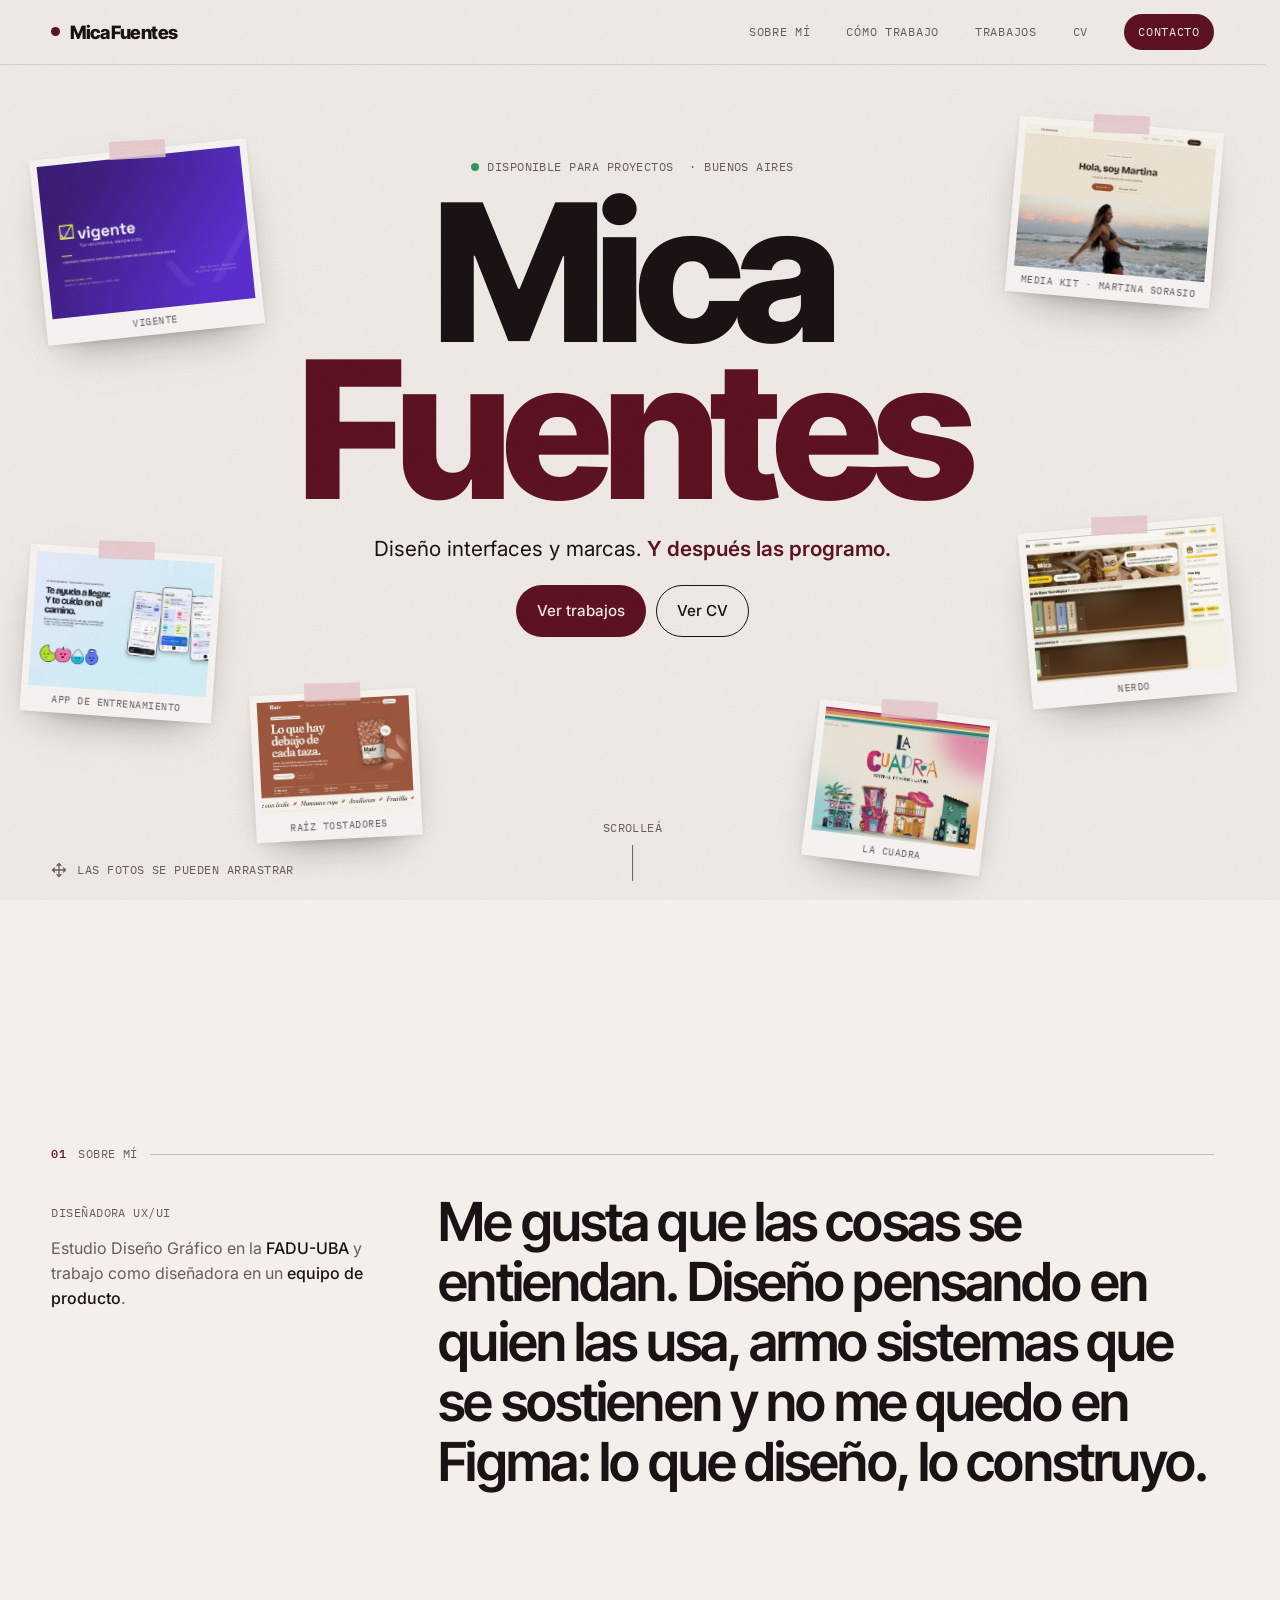
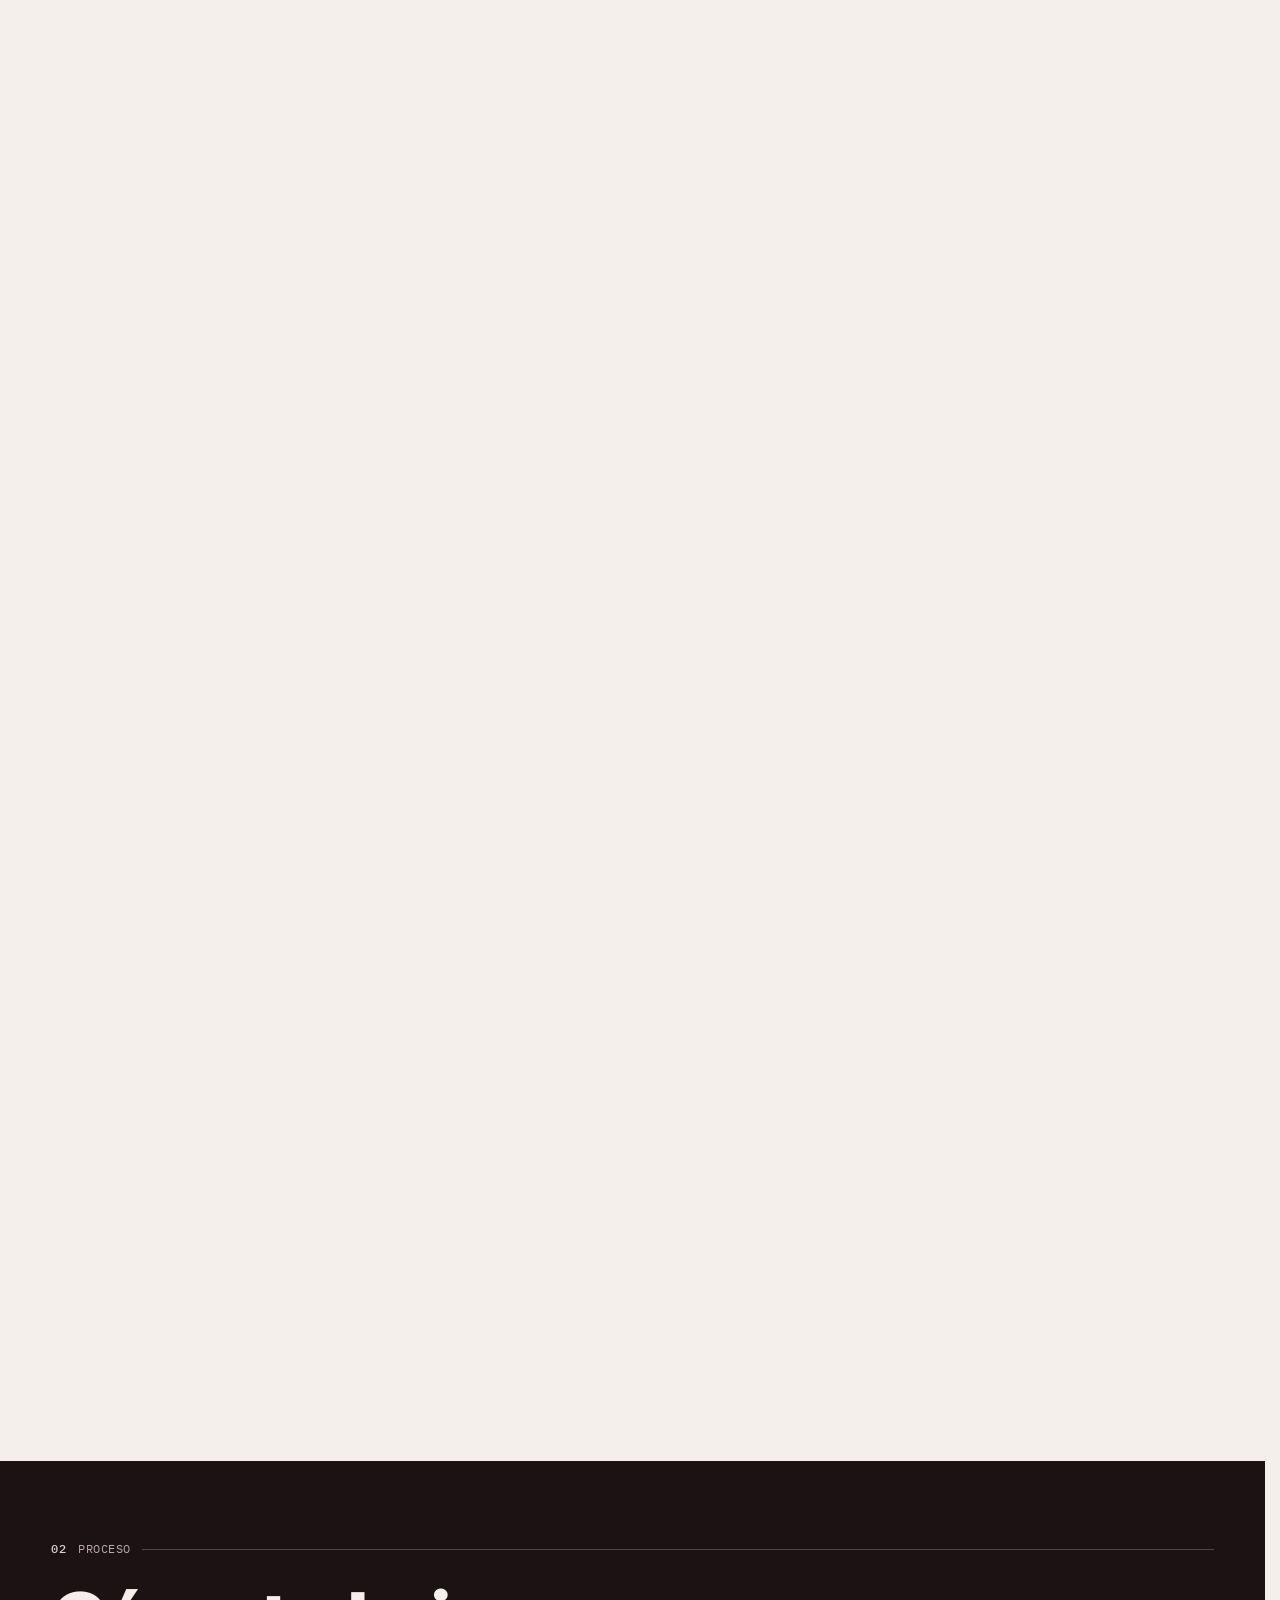
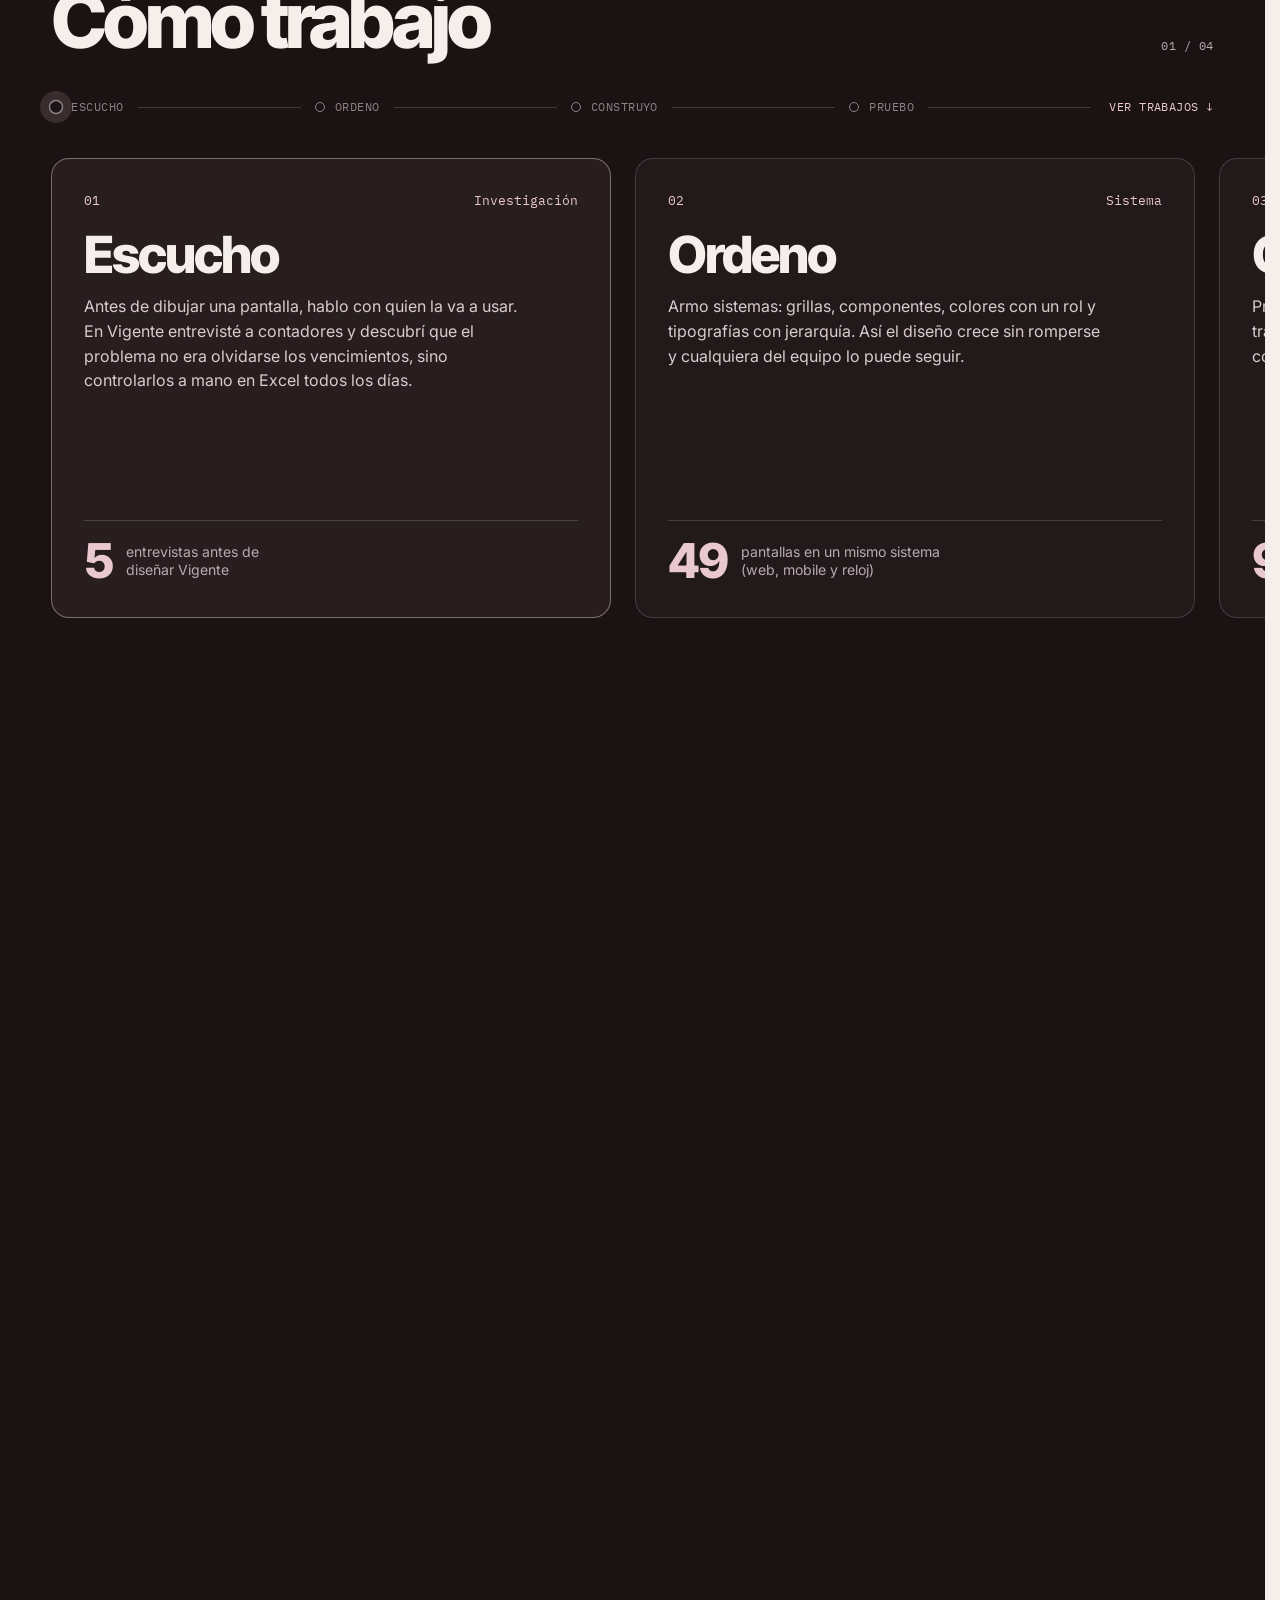
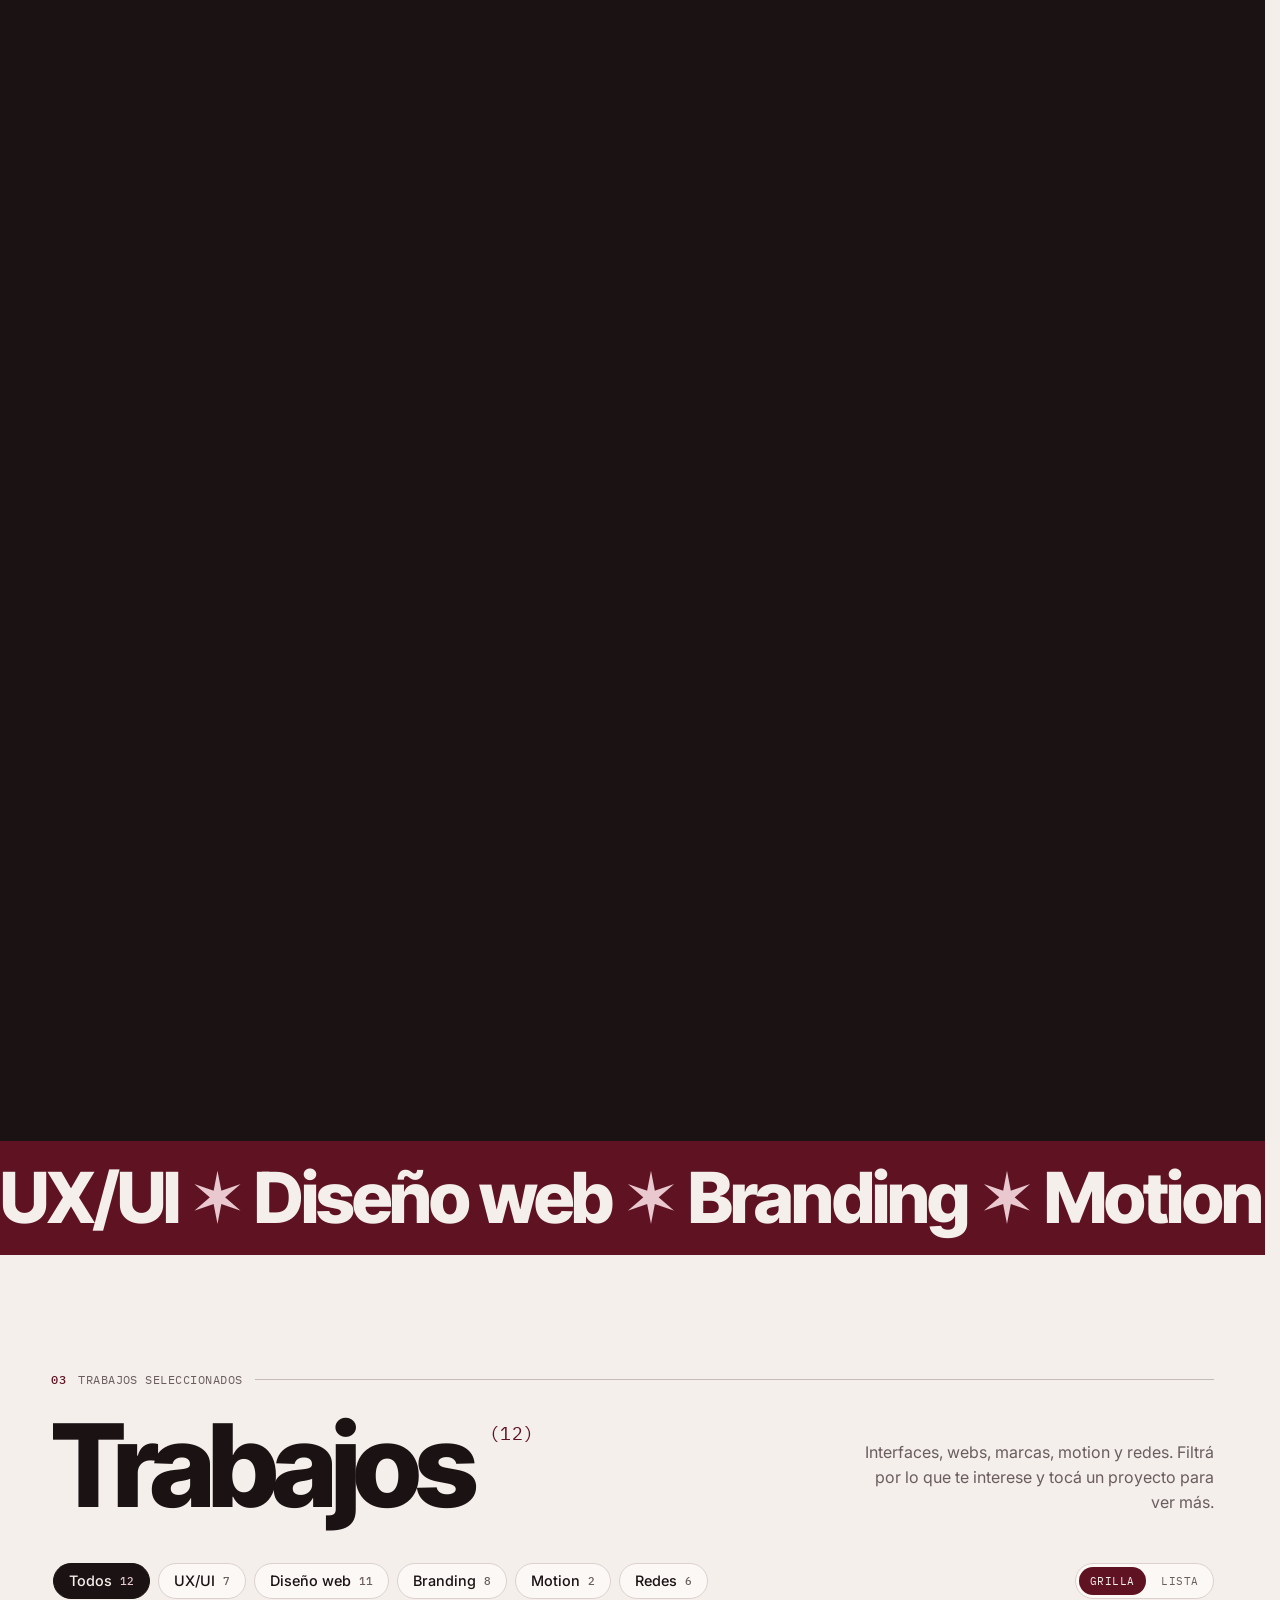
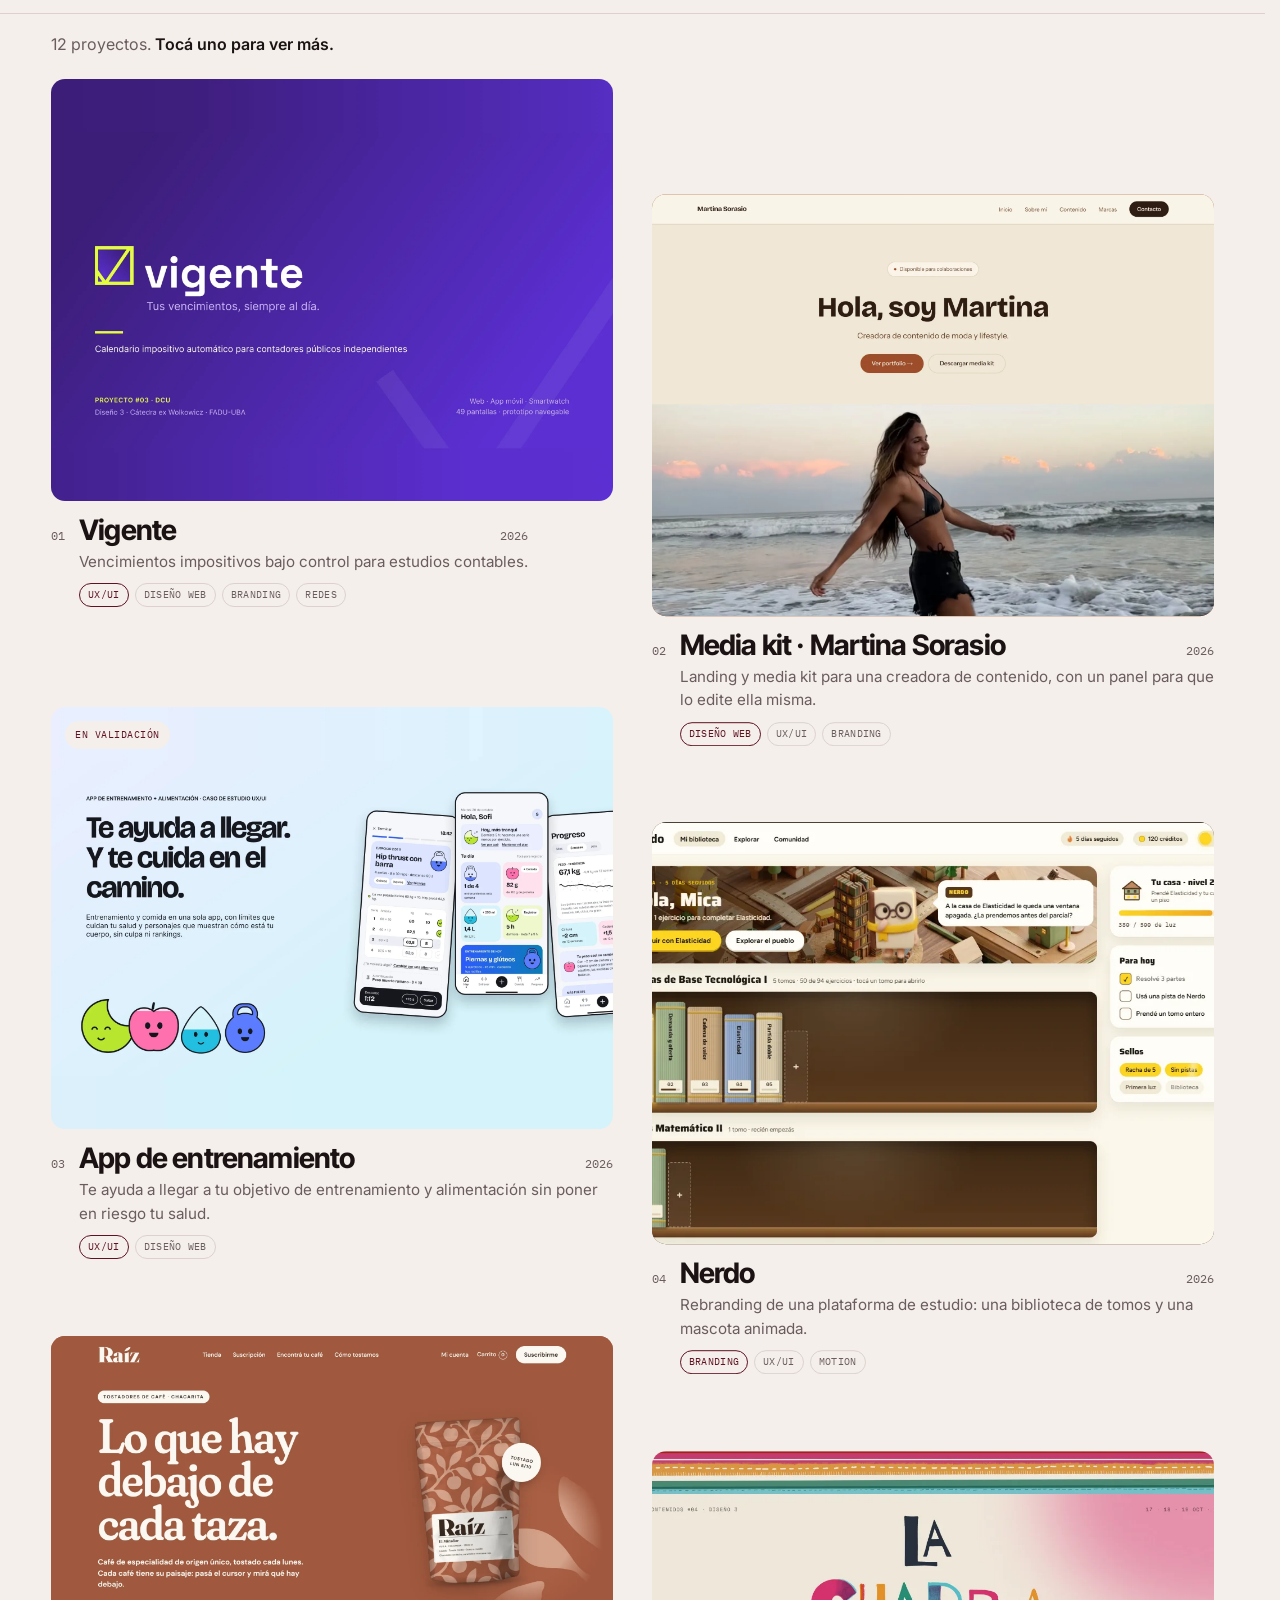
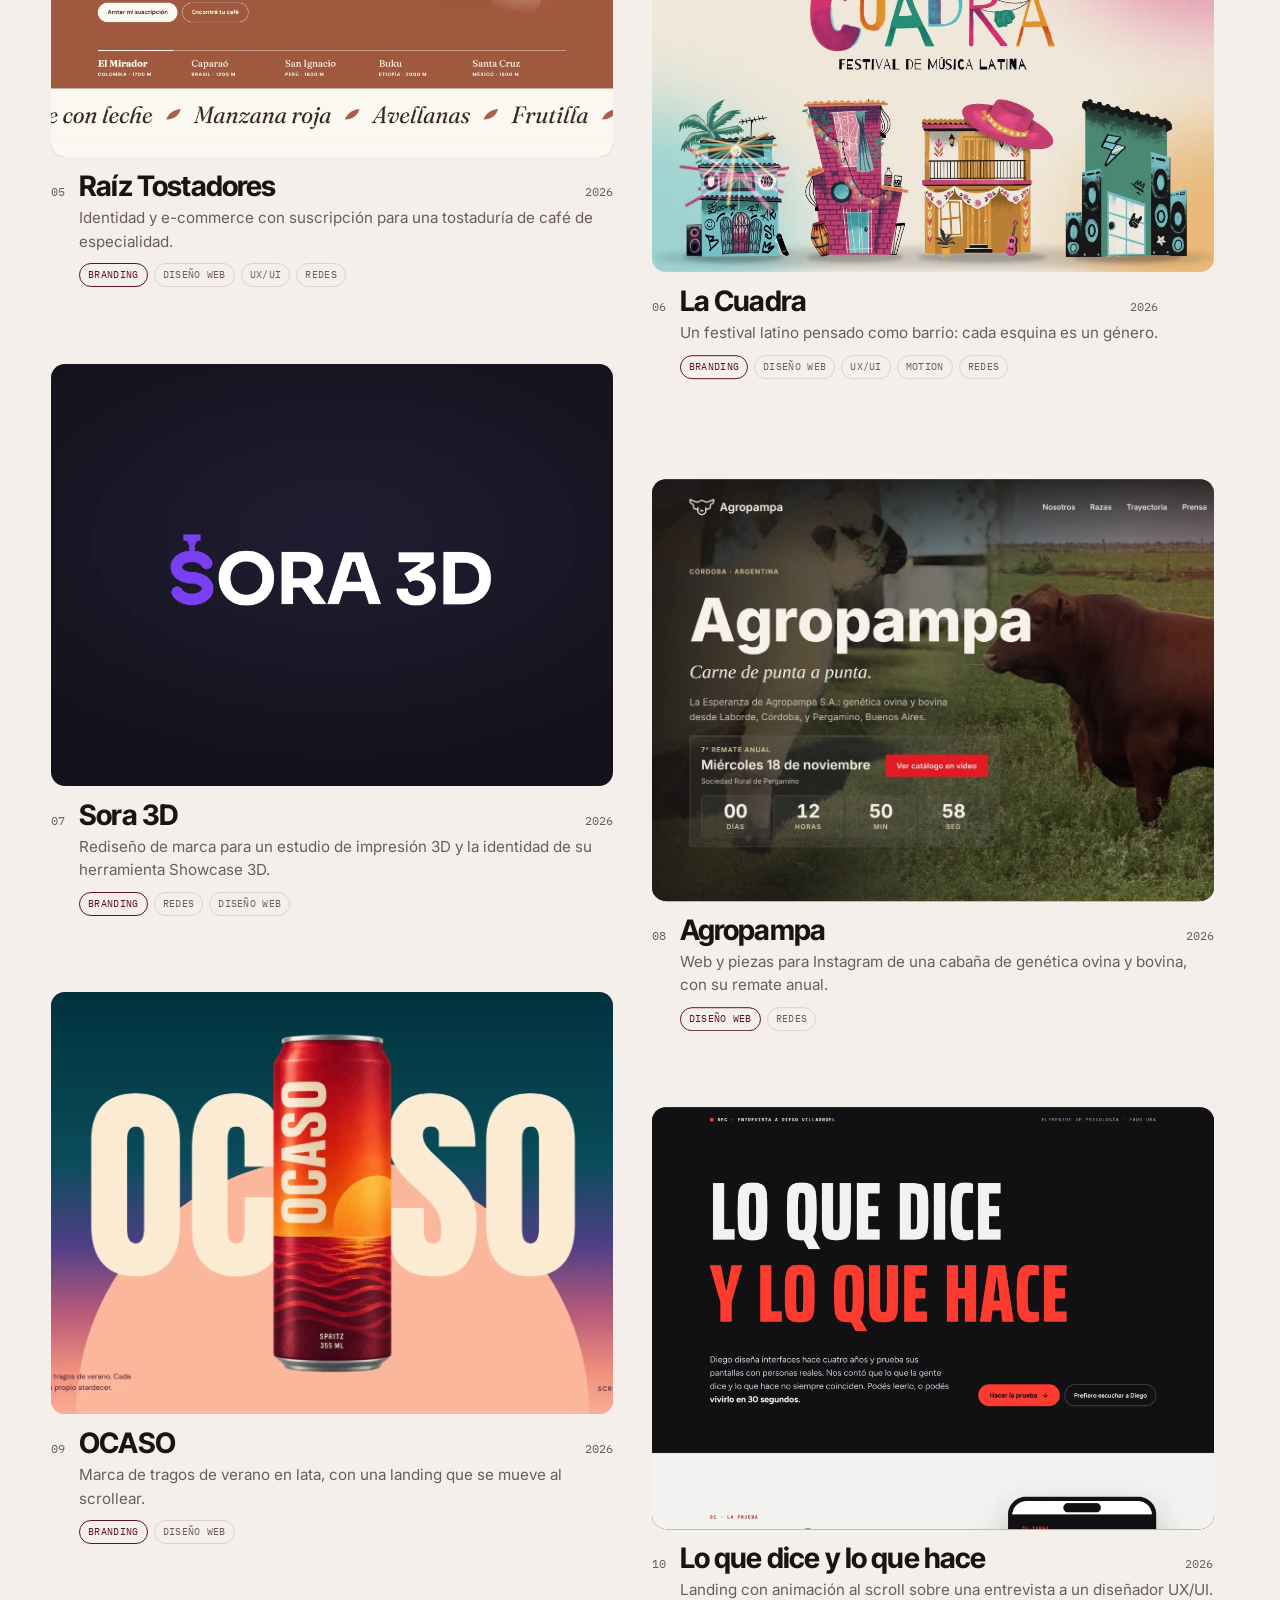
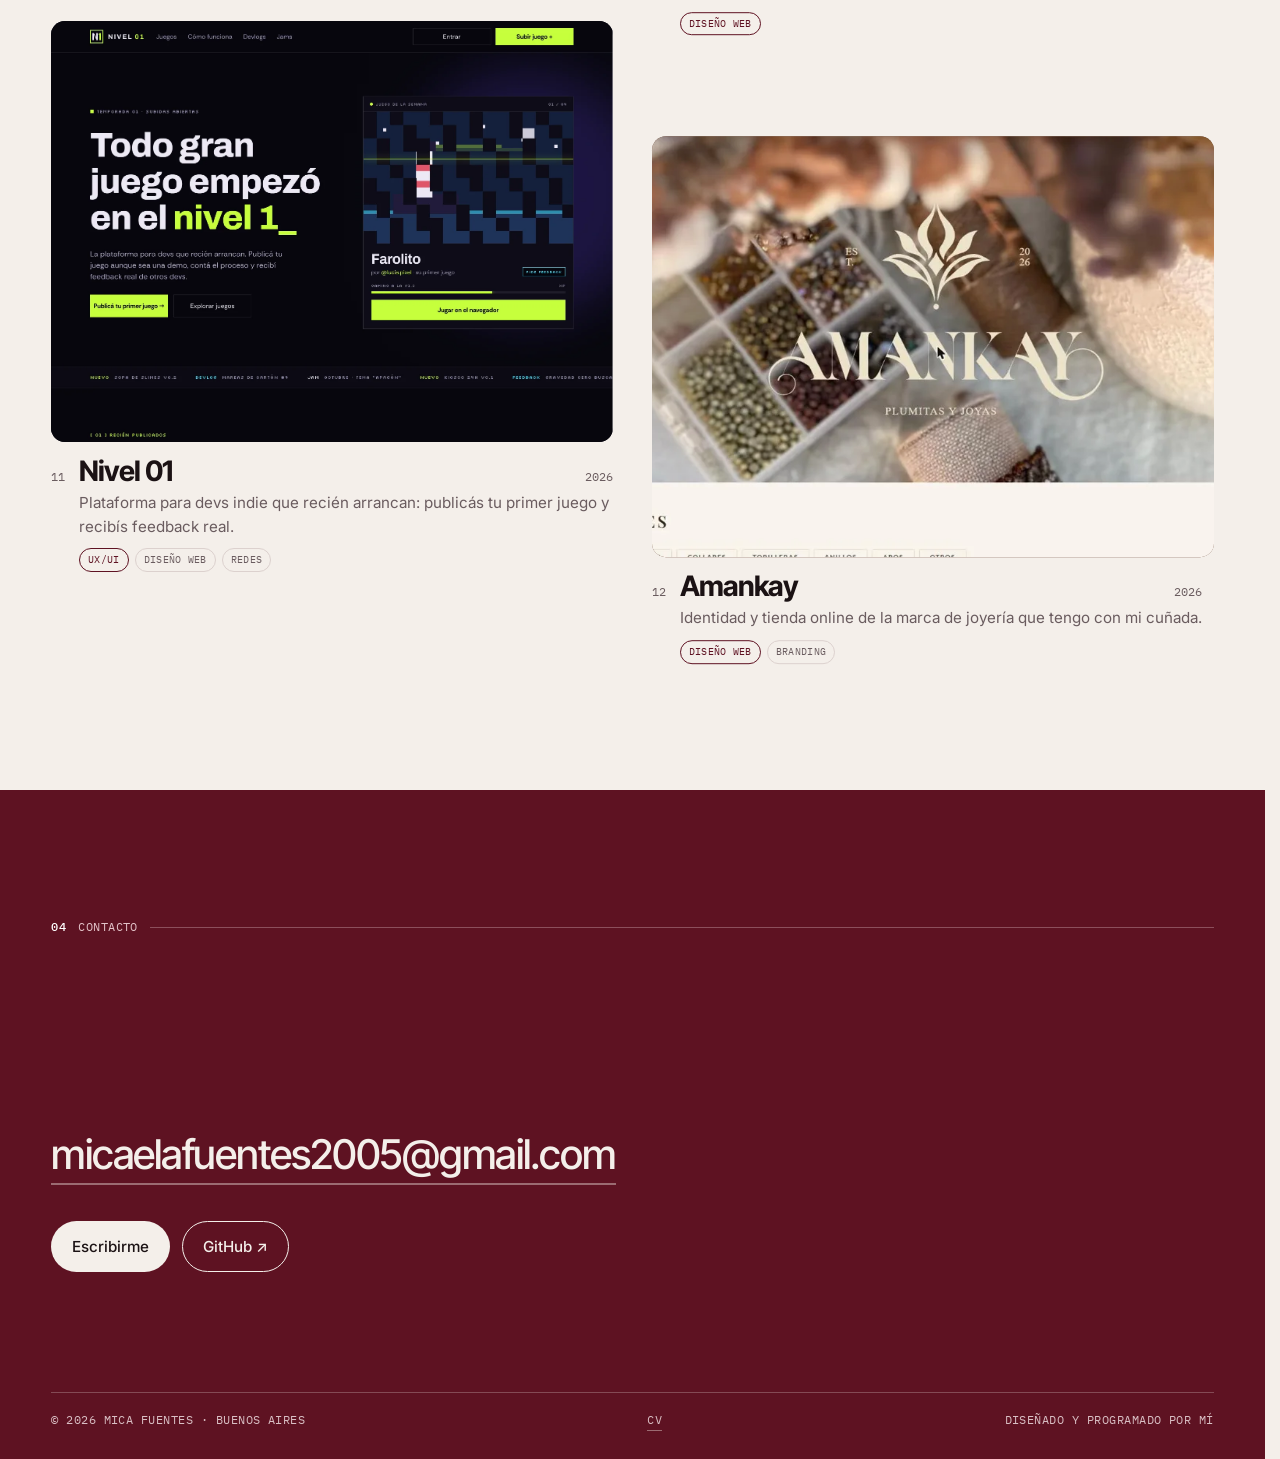
==== commit 5072d9a3: "Suma página de CV y renueva el portfolio - Página /cv con descarga en PDF (A4, 2 páginas) y barras d" ====
--- a/index.html
+++ b/index.html
@@ -36,8 +36,19 @@
 body{background:var(--bg);color:var(--ink);font-family:var(--body);font-size:16px;line-height:1.55;-webkit-font-smoothing:antialiased;overflow-x:clip}
 body::after{content:"";position:fixed;inset:0;pointer-events:none;z-index:100;opacity:.06;mix-blend-mode:multiply;
   background-image:url("data:image/svg+xml,%3Csvg xmlns='http://www.w3.org/2000/svg' width='180' height='180'%3E%3Cfilter id='n'%3E%3CfeTurbulence type='fractalNoise' baseFrequency='.85' numOctaves='3' stitchTiles='stitch'/%3E%3CfeColorMatrix values='0 0 0 0 0 0 0 0 0 0 0 0 0 0 0 0 0 0 .9 0'/%3E%3C/filter%3E%3Crect width='100%25' height='100%25' filter='url(%23n)'/%3E%3C/svg%3E")}
-a{color:inherit}
+a{color:inherit;text-underline-offset:.2em}
 img{display:block;max-width:100%}
+::selection{background:var(--bordo);color:var(--bg)}
+html{scrollbar-color:var(--bordo) var(--bg);caret-color:var(--bordo)}
+
+/* transición entre páginas (portfolio ⇄ CV): el nombre viaja */
+@view-transition{navigation:auto;types:page}
+html:active-view-transition-type(page)::view-transition-old(root){animation:vt-out .32s cubic-bezier(.4,0,1,1) both}
+html:active-view-transition-type(page)::view-transition-new(root){animation:vt-in .65s cubic-bezier(.16,1,.3,1) .08s both}
+::view-transition-group(mf-name){animation-duration:.75s;animation-timing-function:cubic-bezier(.16,1,.3,1)}
+::view-transition-group(topbar){animation:none}
+@keyframes vt-out{to{opacity:0;transform:translateY(-18px)}}
+@keyframes vt-in{from{opacity:0;transform:translateY(26px)}}
 .wrap{max-width:var(--max);margin:0 auto;padding:0 var(--pad)}
 .mono{font-family:var(--mono);font-size:.74rem;letter-spacing:.04em;text-transform:uppercase}
 :focus-visible{outline:2px solid var(--bordo);outline-offset:3px;border-radius:4px}
@@ -46,7 +57,7 @@
 .sec-label::after{content:"";flex:1;height:1px;background:currentColor;opacity:.35}
 
 /* ---------- barra fija ---------- */
-header.top{position:sticky;top:0;z-index:50;background:var(--bg);border-bottom:1px solid var(--line)}
+header.top{position:sticky;top:0;z-index:50;background:var(--bg);border-bottom:1px solid var(--line);view-transition-name:topbar}
 .top .wrap{display:flex;align-items:center;justify-content:space-between;height:var(--head);gap:16px}
 .mark{font-family:var(--disp);font-weight:800;font-size:1.15rem;letter-spacing:-.03em;text-decoration:none;display:flex;align-items:center;gap:10px}
 .mark i{width:9px;height:9px;border-radius:50%;background:var(--bordo)}
@@ -62,21 +73,40 @@
 .progress{position:absolute;left:0;bottom:-1px;height:2px;background:var(--bordo);width:100%;transform-origin:left;transform:scaleX(0)}
 
 /* ---------- 1. hero ---------- */
-.hero{position:relative;height:calc(100svh - var(--head));min-height:600px;overflow:hidden;display:grid;place-items:center}
-.hero-name{position:relative;z-index:3;text-align:center;pointer-events:none}
+.hero{position:relative;height:calc(100svh - var(--head));min-height:600px;overflow:hidden;display:grid;place-items:center;isolation:isolate}
+.hero-name{position:relative;z-index:60;text-align:center;pointer-events:none}
+.hero-name h1{view-transition-name:mf-name}
+.hero-name .kick{animation:rise .8s var(--ease) .15s both}
+.hero-name .sub{animation:rise .8s var(--ease) .95s both}
+.hero-cta{animation:rise .8s var(--ease) 1.1s both}
+@keyframes rise{from{opacity:0;transform:translateY(14px)}}
 .hero-name p.kick{font-size:.72rem;margin-top:0;color:var(--ink-2);margin-bottom:18px;display:inline-flex;align-items:center;gap:8px}
-.hero-name .kick i{width:8px;height:8px;border-radius:50%;background:#2E9E5B;box-shadow:0 0 0 0 rgba(46,158,91,.5);animation:pulse 2.4s infinite}
+.hero-name .kick i{flex:none;width:8px;height:8px;border-radius:50%;background:#2E9E5B;box-shadow:0 0 0 0 rgba(46,158,91,.5);animation:pulse 2.4s infinite}
 @keyframes pulse{70%{box-shadow:0 0 0 8px rgba(46,158,91,0)}100%{box-shadow:0 0 0 0 rgba(46,158,91,0)}}
 .hero-name h1{font-family:var(--disp);font-weight:800;font-size:clamp(4rem,15vw,14.5rem);line-height:.82;letter-spacing:-.05em}
 .hero-name h1 .ch{display:inline-block;transition:font-variation-settings .5s var(--ease)}
 .hero-name h1 .l2{display:block;color:var(--bordo)}
 .hero-name p{margin-top:clamp(16px,2.4vw,24px);font-size:clamp(1.05rem,1.8vw,1.3rem)}
 .hero-name p b{color:var(--bordo);font-weight:600}
+.hero-cta{justify-content:center;pointer-events:auto}
 .print{position:absolute;z-index:2;background:var(--paper);padding:7px 7px 26px;border:0;box-shadow:0 18px 40px -22px rgba(27,18,20,.55),0 2px 6px rgba(27,18,20,.08);will-change:transform;cursor:pointer;transition:box-shadow .3s}
 .print:hover{box-shadow:0 26px 50px -20px rgba(27,18,20,.6)}
 .print img{width:100%;aspect-ratio:4/3;object-fit:cover;object-position:top}
 .print span{position:absolute;left:9px;right:9px;bottom:7px;white-space:nowrap;overflow:hidden;text-overflow:ellipsis;font-family:var(--mono);font-size:.62rem;letter-spacing:.05em;text-transform:uppercase;color:var(--ink-2)}
 .print::before{content:"";position:absolute;top:-9px;left:50%;width:56px;height:18px;margin-left:-28px;background:rgba(233,201,207,.85);transform:rotate(var(--tape,-3deg))}
+.print.drop::before{animation:tape .45s cubic-bezier(.16,1,.3,1) var(--td,0s) both}
+@keyframes tape{from{opacity:0;transform:rotate(calc(var(--tape,-3deg) * 3)) scale(1.7)}}
+/* polaroids que se arrastran (solo mouse) */
+@media (hover:hover) and (pointer:fine) and (min-width:821px){
+  .print{cursor:grab;touch-action:none;transition:box-shadow .3s,scale .35s var(--ease)}
+  .print:hover{scale:1.03}
+  .print.drag{cursor:grabbing;scale:1.07;box-shadow:0 46px 70px -26px rgba(27,18,20,.6),0 6px 14px rgba(27,18,20,.1)}
+  .print.drag img{pointer-events:none}
+}
+.drag-hint{position:absolute;left:var(--pad);bottom:22px;z-index:60;color:var(--ink-2);display:none;align-items:center;gap:10px;transition:opacity .6s,translate .6s var(--ease)}
+.drag-hint svg{width:16px;height:16px;flex:none}
+.drag-hint.gone{opacity:0;translate:0 8px}
+@media (hover:hover) and (pointer:fine) and (min-width:821px){.drag-hint{display:inline-flex;animation:rise .8s var(--ease) 1.8s both}}
 .scrollcue{position:absolute;bottom:20px;left:50%;transform:translateX(-50%);z-index:3;display:flex;flex-direction:column;align-items:center;gap:8px;color:var(--ink-2)}
 .scrollcue i{width:1px;height:36px;background:var(--ink-2);animation:cue 1.8s var(--ease) infinite}
 @keyframes cue{0%{transform:scaleY(0);transform-origin:top}50%{transform:scaleY(1);transform-origin:top}51%{transform-origin:bottom}100%{transform:scaleY(0);transform-origin:bottom}}
@@ -92,10 +122,12 @@
 .manifesto .w{opacity:.14;transition:opacity .25s linear,color .25s}
 .manifesto .w.on{opacity:1}
 .manifesto .w.hl.on{color:var(--bordo)}
+.manifesto .w.hl{background:linear-gradient(var(--bordo),var(--bordo)) no-repeat 0 94%/0% .07em;transition:opacity .25s linear,color .25s,background-size .7s var(--ease)}
+.manifesto .w.hl.on{background-size:100% .07em}
 @media(max-width:820px){.manifesto .row{grid-template-columns:1fr}.manifesto .side{order:2}}
 
 /* ---------- 3. cómo trabajo ---------- */
-.process{position:relative;height:400vh;background:var(--ink);color:var(--bg)}
+.process{position:relative;height:320vh;background:var(--ink);color:var(--bg)}
 .process .sticky{position:sticky;top:var(--head);height:calc(100svh - var(--head));overflow:hidden;display:flex;flex-direction:column;justify-content:center}
 .process .sec-label{color:#B9AAAD}
 .process .sec-label b{color:var(--rosa)}
@@ -111,9 +143,25 @@
 .step .proof{display:flex;align-items:center;gap:14px;border-top:1px solid rgba(244,239,234,.16);padding-top:16px}
 .step .proof b{font-family:var(--disp);font-size:clamp(2rem,4vw,3rem);font-weight:800;letter-spacing:-.04em;color:var(--rosa);line-height:1}
 .step .proof span{font-size:.88rem;color:#B9AAAD;line-height:1.3}
-.step.end{background:var(--bordo);border-color:var(--bordo);display:flex;flex-direction:column;justify-content:space-between;margin-right:var(--pad)}
-.step.end h3{font-weight:700;font-size:clamp(1.7rem,3.2vw,2.6rem);line-height:1.12}
-.step.end a{align-self:flex-start;text-decoration:none;background:var(--bg);color:var(--ink);padding:13px 20px;border-radius:999px;font-weight:500}
+.step{transition:opacity .45s var(--ease),border-color .45s,background .45s}
+.track.live .step{opacity:.42}
+.track.live .step.active{opacity:1;border-color:rgba(233,201,207,.45);background:rgba(244,239,234,.06)}
+.step .proof span span{display:inline}
+/* recorrido del proceso */
+.route{position:relative;display:flex;justify-content:space-between;align-items:center;list-style:none;margin:0 0 clamp(22px,4vh,40px);padding:0}
+.route::before{content:"";position:absolute;left:0;right:0;top:50%;height:1px;background:rgba(244,239,234,.18)}
+.route::after{content:"";position:absolute;left:0;right:0;top:50%;height:2px;margin-top:-1px;background:var(--rosa);transform-origin:left;transform:scaleX(var(--p,0))}
+.route li{position:relative;z-index:1;background:var(--ink)}
+.route li:not(:first-child){padding-left:14px}
+.route li:not(.route-end){padding-right:14px}
+.route button{display:flex;align-items:center;gap:10px;border:0;background:none;color:#8E8083;font:inherit;letter-spacing:inherit;text-transform:inherit;cursor:pointer;padding:6px 0;transition:color .3s}
+.route button:hover{color:var(--bg)}
+.route i{width:10px;height:10px;border-radius:50%;border:1.5px solid currentColor;background:var(--ink);transition:background .3s,border-color .3s,scale .45s var(--ease),box-shadow .45s}
+.route li.on button{color:var(--bg)}
+.route li.on i{background:var(--rosa);border-color:var(--rosa)}
+.route li.now i{scale:1.45;box-shadow:0 0 0 6px rgba(233,201,207,.14)}
+.route-end a{color:var(--rosa);text-decoration:none;padding:6px 0 6px 4px}
+.route-end a:hover{color:var(--bg)}
 
 /* ---------- 4. marquee ---------- */
 .marquee{background:var(--bordo);color:var(--bg);overflow:hidden;padding:clamp(14px,2vw,22px) 0}
@@ -138,16 +186,18 @@
 .chip[aria-pressed="true"]{background:var(--ink);border-color:var(--ink);color:var(--bg)}
 .chip[aria-pressed="true"] sup{color:var(--rosa)}
 .view{flex:none;display:flex;gap:4px;border:1px solid var(--line);border-radius:999px;padding:3px;background:var(--paper)}
-.view button{border:0;background:none;cursor:pointer;font-family:var(--mono);font-size:.68rem;letter-spacing:.05em;text-transform:uppercase;padding:7px 11px;border-radius:999px;color:var(--ink-2)}
+.view button{border:0;background:none;cursor:pointer;font-family:var(--mono);font-size:.7rem;letter-spacing:.05em;text-transform:uppercase;padding:7px 11px;border-radius:999px;color:var(--ink-2)}
 .view button[aria-pressed="true"]{background:var(--bordo);color:var(--bg)}
 @media(max-width:700px){.view{display:none}}
 .note{color:var(--ink-2);padding:18px 0 22px}
 .note b{color:var(--ink);font-weight:600}
 
 /* grilla de proyectos */
-.grid{display:grid;grid-template-columns:repeat(12,1fr);gap:clamp(28px,4vw,56px) clamp(16px,2vw,28px)}
-.card{grid-column:span var(--span,6);display:flex;flex-direction:column;gap:14px;cursor:pointer;text-decoration:none;background:none;border:0;padding:0;font:inherit;color:inherit;text-align:left}
-.card .media{position:relative;aspect-ratio:var(--ratio,4/3);border-radius:14px;overflow:hidden;background:var(--c,#ddd)}
+.grid{--off:clamp(0px,9vw,140px);display:grid;grid-template-columns:1fr 1fr;gap:clamp(40px,6vw,96px) clamp(20px,3vw,44px);padding-bottom:var(--off)}
+/* la columna derecha baja un poco: ritmo editorial sin romper la grilla */
+.grid:not(.list) .card:nth-of-type(even){translate:0 var(--off)}
+.card{display:flex;flex-direction:column;gap:14px;cursor:pointer;text-decoration:none;background:none;border:0;padding:0;font:inherit;color:inherit;text-align:left}
+.card .media{position:relative;aspect-ratio:4/3;border-radius:14px;overflow:hidden;background:var(--c,#ddd)}
 .card .media img{width:100%;height:100%;object-fit:cover;object-position:top center;transition:transform 1s var(--ease)}
 .card .media.contain img{object-fit:contain;padding:6% 0 0}
 .card .media .ph{position:absolute;inset:0;display:grid;place-items:center;color:#fff;font-family:var(--disp);font-weight:800;font-size:clamp(2.4rem,5vw,4rem);letter-spacing:-.05em}
@@ -157,32 +207,49 @@
 .card:hover .go,.card:focus-visible .go{transform:none;opacity:1}
 .card .info{display:grid;grid-template-columns:auto 1fr auto;gap:4px 14px;align-items:baseline}
 .card .n{font-family:var(--mono);font-size:.72rem;color:var(--ink-2)}
-.card h3{font-family:var(--disp);font-weight:700;font-size:clamp(1.25rem,2vw,1.7rem);letter-spacing:-.03em;line-height:1.1;transition:color .25s}
+.card h3{font-family:var(--disp);font-weight:700;font-size:clamp(1.35rem,2.2vw,1.9rem);letter-spacing:-.03em;line-height:1.1;transition:color .25s}
 .card:hover h3{color:var(--bordo)}
 .card .y{font-family:var(--mono);font-size:.72rem;color:var(--ink-2)}
 .card .sum{grid-column:2/4;color:var(--ink-2);font-size:.95rem;line-height:1.55}
 .card .tags{grid-column:2/4;display:flex;flex-wrap:wrap;gap:6px;margin-top:6px}
 .tags span{font-family:var(--mono);font-size:.64rem;letter-spacing:.03em;text-transform:uppercase;border:1px solid var(--line);border-radius:999px;padding:3px 8px;color:var(--ink-2);white-space:nowrap}
 .tags span.main{border-color:var(--bordo);color:var(--bordo)}
-.subhead{grid-column:1/-1;display:flex;gap:14px;align-items:center;color:var(--ink-2);margin-top:8px}
+.subhead{grid-column:1/-1;display:flex;gap:14px;align-items:center;color:var(--ink-2);margin-top:calc(var(--off) + 8px)}
 .subhead::after{content:"";flex:1;height:1px;background:var(--line)}
-@media(max-width:820px){.card{grid-column:span 12!important}.card .media{aspect-ratio:4/3!important}}
+@media(max-width:820px){.grid{--off:0px}}
 
 /* vista lista */
-.grid.list{display:block}
+.grid.list{display:block;padding-bottom:0}
 .grid.list .card{display:grid;grid-template-columns:120px 1fr;gap:20px;align-items:center;padding:16px 0;border-bottom:1px solid var(--line)}
 .grid.list .card .media{aspect-ratio:4/3!important;border-radius:8px}
 .grid.list .card .go,.grid.list .card .badge{display:none}
 .grid.list .subhead{margin:26px 0 4px}
+/* vista lista: polaroid que sigue al mouse */
+.peek{position:fixed;left:0;top:0;width:300px;z-index:40;pointer-events:none;background:var(--paper);padding:7px 7px 24px;box-shadow:0 30px 60px -24px rgba(27,18,20,.55),0 3px 8px rgba(27,18,20,.08);opacity:0;scale:.8;transition:opacity .25s,scale .45s var(--ease);will-change:transform}
+.peek.on{opacity:1;scale:1}
+.peek img{width:100%;aspect-ratio:4/3;object-fit:cover;object-position:top;background:var(--c,#ddd)}
+.peek::before{content:"";position:absolute;top:-9px;left:50%;width:56px;height:18px;margin-left:-28px;background:rgba(233,201,207,.85);transform:rotate(-3deg)}
 
 .rv{opacity:0;transform:translateY(28px);transition:opacity .9s var(--ease),transform .9s var(--ease)}
 .rv.in{opacity:1;transform:none}
 
 /* ---------- detalle ---------- */
-dialog{border:0;padding:0;margin:auto;width:min(1080px,calc(100% - 24px));max-height:calc(100dvh - 24px);border-radius:20px;background:var(--paper);color:var(--ink);box-shadow:0 30px 80px -30px rgba(27,18,20,.5)}
+/* con el detalle abierto, la página de atrás no se mueve: el scroll es todo del detalle */
+html:has(dialog[open]){overflow:hidden}
+html{scrollbar-gutter:stable}
+dialog{overscroll-behavior:contain;border:0;padding:0;margin:auto;width:min(1080px,calc(100% - 24px));max-height:calc(100dvh - 24px);border-radius:20px;background:var(--paper);color:var(--ink);box-shadow:0 30px 80px -30px rgba(27,18,20,.5)}
 dialog::backdrop{background:rgba(27,18,20,.6);backdrop-filter:blur(4px)}
 dialog[open]{animation:pop .5s var(--ease)}
 @keyframes pop{from{opacity:0;transform:translateY(26px) scale(.98)}}
+/* la imagen de la tarjeta se expande hasta ser la portada del detalle */
+dialog.vt[open]{animation:none}
+dialog.vt[open] .dlg-body{view-transition-name:work-body}
+::view-transition-group(work-media){animation-duration:.6s;animation-timing-function:cubic-bezier(.16,1,.3,1)}
+::view-transition-old(work-media),::view-transition-new(work-media){height:100%;object-fit:cover;object-position:top}
+::view-transition-new(work-body){animation:dlg-in .55s cubic-bezier(.16,1,.3,1) .08s both}
+::view-transition-old(work-body){animation:dlg-out .25s cubic-bezier(.4,0,1,1) both}
+@keyframes dlg-in{from{opacity:0;transform:translateY(34px)}}
+@keyframes dlg-out{to{opacity:0;transform:translateY(22px)}}
 .dlg-cover{aspect-ratio:16/8;background:var(--c,#ddd);position:relative;overflow:hidden}
 .dlg-cover img{width:100%;height:100%;object-fit:cover;object-position:top center}
 .dlg-cover.contain img{object-fit:contain;padding-top:3%}
@@ -193,8 +260,41 @@
 .dlg-body dl{display:grid;gap:14px;align-content:start;border-left:1px solid var(--line);padding-left:clamp(16px,2vw,28px)}
 .dlg-body dt{font-family:var(--mono);font-size:.7rem;text-transform:uppercase;letter-spacing:.04em;color:var(--ink-2)}
 .dlg-body dd{font-size:.95rem}
-.gallery{display:grid;grid-template-columns:repeat(auto-fit,minmax(220px,1fr));gap:12px;padding:0 clamp(22px,4vw,44px) clamp(22px,4vw,44px)}
-.gallery img{width:100%;border-radius:10px;border:1px solid var(--line)}
+.gallery{display:grid;grid-template-columns:1fr 1fr;gap:clamp(14px,2.4vw,28px) clamp(12px,2vw,20px);padding:clamp(6px,1vw,10px) clamp(22px,4vw,44px) clamp(22px,4vw,44px)}
+.gallery figure{margin:0;display:flex;flex-direction:column;gap:10px;min-width:0}
+.gallery .frame{border-radius:12px;overflow:hidden;background:var(--bg);border:1px solid var(--line)}
+.gallery .wide,.gallery .solo{grid-column:1/-1}
+.gallery .wide img{width:100%}
+.gallery .tall .frame{display:flex;align-items:center;justify-content:center;padding:clamp(16px,3vw,36px);height:min(76vh,720px)}
+.gallery .tall img{max-width:100%;height:100%;width:auto;object-fit:contain;border-radius:6px;box-shadow:0 22px 44px -24px rgba(27,18,20,.5),0 2px 6px rgba(27,18,20,.06)}
+.gallery figcaption{color:var(--ink-2)}
+.gallery figcaption span{opacity:.7}
+/* carrusel de Instagram */
+.ig-frame{position:relative;padding:clamp(18px,3vw,32px) 0}
+.ig-track{display:flex;gap:14px;overflow-x:auto;scroll-snap-type:x mandatory;padding:0 clamp(18px,3vw,32px);scroll-padding:0 clamp(18px,3vw,32px);scrollbar-width:none;overscroll-behavior-x:contain;cursor:grab}
+.ig-track::-webkit-scrollbar{display:none}
+.ig-track.dragging{scroll-snap-type:none;cursor:grabbing}
+.gallery .ig .ig-post{flex:none;width:clamp(210px,31%,330px);aspect-ratio:4/5;object-fit:cover;scroll-snap-align:start;border-radius:8px;box-shadow:0 18px 36px -22px rgba(27,18,20,.45),0 2px 6px rgba(27,18,20,.06);user-select:none}
+.ig-nav{position:absolute;top:50%;translate:0 -50%;width:44px;height:44px;border-radius:50%;border:0;background:var(--paper);color:var(--ink);box-shadow:0 8px 20px -8px rgba(27,18,20,.35);cursor:pointer;display:grid;place-items:center;transition:opacity .25s,scale .2s}
+.ig-nav:hover{scale:1.06}
+.ig-nav.prev{left:10px}.ig-nav.next{right:10px}
+.ig-nav[disabled]{opacity:0;pointer-events:none}
+.ig-foot{display:flex;justify-content:space-between;align-items:center;gap:12px}
+.ig-dots{display:flex;gap:6px}
+.ig-dots i{width:6px;height:6px;border-radius:50%;background:var(--line);transition:background .25s,scale .25s}
+.ig-dots i.on{background:var(--bordo);scale:1.25}
+/* captura larga dentro de un teléfono */
+.phone-stage{display:grid;place-items:center;padding:clamp(24px,4vw,48px) 16px}
+.phone{position:relative;width:min(300px,78vw);height:min(620px,70vh);border-radius:46px;background:#141012;padding:11px;box-shadow:0 44px 70px -32px rgba(27,18,20,.6),inset 0 0 0 2px #2c2628}
+.phone::before{content:"";position:absolute;z-index:2;top:20px;left:50%;width:84px;height:24px;margin-left:-42px;border-radius:14px;background:#141012}
+.phone-screen{width:100%;height:100%;border-radius:36px;overflow-y:auto;overscroll-behavior:contain;scrollbar-width:none;background:#FBF8F4;padding-top:40px}
+.phone-screen::-webkit-scrollbar{display:none}
+.phone-screen img{width:100%;display:block}
+/* links que todavía no existen */
+.btn.soon{opacity:.6;cursor:default;border-style:dashed}
+.btn.soon:hover{background:none}
+.btn.soon small{font-size:.62rem;letter-spacing:.05em}
+@media(max-width:720px){.gallery{grid-template-columns:1fr}.gallery .tall .frame{height:auto}.gallery .tall img{height:auto;max-height:70vh}}
 .btns{display:flex;flex-wrap:wrap;gap:10px;margin-top:20px}
 .btn{display:inline-flex;align-items:center;gap:8px;text-decoration:none;font-weight:500;font-size:.95rem;padding:13px 20px;border-radius:999px;background:var(--bordo);color:var(--bg);border:1px solid transparent;cursor:pointer;font-family:var(--body);transition:background .2s,color .2s}
 .btn:hover{background:var(--ink)}
@@ -218,6 +318,7 @@
 .contact .sec-label{color:#E3C3C9}
 .contact .sec-label b{color:#fff}
 .contact h2{font-family:var(--disp);font-weight:800;font-size:clamp(3.6rem,12vw,11rem);letter-spacing:-.055em;line-height:.85}
+.contact h2 .ch{display:inline-block}
 .contact .mail{display:inline-block;margin-top:clamp(22px,3vw,34px);font-family:var(--disp);font-weight:500;font-size:clamp(1.3rem,3.2vw,2.6rem);letter-spacing:-.03em;text-decoration:none;border-bottom:2px solid rgba(244,239,234,.4);padding-bottom:4px;transition:border-color .25s;background:none;border-top:0;border-left:0;border-right:0;color:inherit;cursor:pointer}
 .contact .mail:hover{border-bottom-color:var(--bg)}
 .contact .row{display:flex;flex-wrap:wrap;gap:12px;margin-top:clamp(24px,3vw,36px);align-items:center}
@@ -226,6 +327,8 @@
 .contact .btn.ghost{background:none;color:var(--bg)}
 .copied{font-family:var(--mono);font-size:.74rem;color:var(--rosa);opacity:0;transition:opacity .3s}
 .copied.on{opacity:1}
+.contact footer a{color:inherit;border-bottom:1px solid rgba(244,239,234,.4);text-decoration:none;transition:color .2s,border-color .2s}
+.contact footer a:hover{color:#fff;border-bottom-color:#fff}
 .contact footer{margin-top:clamp(70px,10vw,120px);border-top:1px solid rgba(244,239,234,.25);padding-top:18px;display:flex;justify-content:space-between;gap:12px;flex-wrap:wrap;color:#D9BFC4}
 
 
@@ -238,6 +341,7 @@
   .hero-name p.kick{margin-bottom:22px}
   .hero-name h1{font-size:23vw;line-height:.88;letter-spacing:-.045em}
   .hero-name p{font-size:1.15rem;line-height:1.45;margin-top:20px;max-width:22ch}
+  .hero-cta{justify-content:flex-start}
   #prints{display:grid;grid-template-columns:1fr 1fr;gap:26px 18px;padding:44px var(--pad) 0}
   .print,.print:not(.m){display:block;position:relative!important;left:auto!important;top:auto!important;width:auto!important;min-width:0!important}
   .print:nth-child(n+5){display:none}
@@ -254,15 +358,14 @@
   .step{width:auto;min-height:0;gap:14px}
   .step h3{font-size:1.9rem;line-height:1.05;margin-bottom:10px}
   .step p{line-height:1.6}
-  .step.end{margin-right:0}
-  .step.end h3{font-size:1.5rem;line-height:1.2}
+  .step:last-child{margin-right:0}
+  .route{display:none}
   .marquee span{font-size:2.2rem;line-height:1.1}
   .works{padding:64px 0 56px}
   .works-head h2{font-size:3.4rem;line-height:.95}
   .works-head p{line-height:1.55}
   .note{padding:14px 0 18px;line-height:1.5}
   .grid{grid-template-columns:1fr;gap:44px 0}
-  .grid .card,.grid .subhead{grid-column:1/-1!important}
   .hero-name p.kick{font-size:.66rem;letter-spacing:.06em;white-space:nowrap}
   .hero-name p.kick .city{display:none}
   .card{gap:12px}
@@ -279,11 +382,14 @@
   .dlg-body p{line-height:1.6}
 }
 @media (prefers-reduced-motion: reduce){
+  @view-transition{navigation:none}
   *,*::before,*::after{animation:none!important;transition:none!important;scroll-behavior:auto!important}
   .rv{opacity:1;transform:none}
+  .peek{display:none}
   .manifesto{height:auto}.manifesto .sticky{position:static;height:auto;padding:100px 0}.manifesto .w{opacity:1}
   .process{height:auto}.process .sticky{position:static;height:auto;padding:90px 0}
   .track{flex-direction:column;padding-right:var(--pad)}.step{width:auto}
+  .route{display:none}
 }
 </style>
 </head>
@@ -296,6 +402,7 @@
       <a href="#sobre-mi" data-sec="sobre-mi">Sobre mí</a>
       <a href="#como" data-sec="como">Cómo trabajo</a>
       <a href="#trabajos" data-sec="trabajos" class="keep">Trabajos</a>
+      <a href="cv/">CV</a>
       <a href="#contacto" class="cta">Contacto</a>
     </nav>
   </div>
@@ -308,9 +415,14 @@
     <div class="hero-name">
       <p class="kick mono"><i></i>Disponible para proyectos<span class="city">&nbsp;· Buenos Aires</span></p>
       <h1 aria-label="Mica Fuentes"><span class="l1" aria-hidden="true">Mica</span><span class="l2" aria-hidden="true">Fuentes</span></h1>
-      <p>Diseño interfaces y marcas. <b>Y después las programo.</b></p>
+      <p class="sub">Diseño interfaces y marcas. <b>Y después las programo.</b></p>
+      <div class="btns hero-cta">
+        <a class="btn" href="#trabajos">Ver trabajos</a>
+        <a class="btn ghost" href="cv/">Ver CV</a>
+      </div>
     </div>
     <div id="prints"></div>
+    <p class="drag-hint mono" id="hint" aria-hidden="true"><svg viewBox="0 0 16 16" fill="none" stroke="currentColor" stroke-width="1.3" stroke-linecap="round" stroke-linejoin="round"><path d="M8 1.5v13M1.5 8h13M8 1.5 6 3.5M8 1.5l2 2M8 14.5l-2-2M8 14.5l2-2M1.5 8l2-2M1.5 8l2 2M14.5 8l-2-2M14.5 8l-2 2"/></svg>Las fotos se pueden arrastrar</p>
     <div class="scrollcue mono" aria-hidden="true">Scrolleá<i></i></div>
   </section>
 
@@ -337,8 +449,16 @@
         <p class="sec-label mono"><b>02</b> Proceso</p>
         <div class="head">
           <h2 id="como-t">Cómo trabajo</h2>
-          <span class="count mono" id="stepcount">01 / 05</span>
+          <span class="count mono" id="stepcount">01 / 04</span>
         </div>
+        <!-- recorrido: se llena a medida que avanzás; cada estación lleva a su paso -->
+        <ol class="route mono" id="route" aria-label="Pasos del proceso">
+          <li><button type="button" data-i="0"><i></i>Escucho</button></li>
+          <li><button type="button" data-i="1"><i></i>Ordeno</button></li>
+          <li><button type="button" data-i="2"><i></i>Construyo</button></li>
+          <li><button type="button" data-i="3"><i></i>Pruebo</button></li>
+          <li class="route-end"><a href="#trabajos">Ver trabajos ↓</a></li>
+        </ol>
       </div>
       <div class="track" id="track">
         <article class="step">
@@ -349,22 +469,17 @@
         <article class="step">
           <span class="num"><span>02</span><span>Sistema</span></span>
           <div><h3>Ordeno</h3><p>Armo sistemas: grillas, componentes, colores con un rol y tipografías con jerarquía. Así el diseño crece sin romperse y cualquiera del equipo lo puede seguir.</p></div>
-          <div class="proof"><b>51</b><span>pantallas en un mismo sistema<br>(web, mobile y reloj)</span></div>
+          <div class="proof"><b>49</b><span>pantallas en un mismo sistema<br>(web, mobile y reloj)</span></div>
         </article>
         <article class="step">
           <span class="num"><span>03</span><span>Desarrollo</span></span>
           <div><h3>Construyo</h3><p>Prototipo y programo mis diseños con Claude Code, y trabajo con ingenieros. Diseño pensando en cómo se va a construir, no solo en cómo se ve.</p></div>
-          <div class="proof"><b>9</b><span>de los trabajos de este portfolio<br>los programé, sola o en equipo</span></div>
+          <div class="proof"><b id="built">9</b><span>de los <span id="builtof">12</span> trabajos de este portfolio<br>los programé, sola o en equipo</span></div>
         </article>
         <article class="step">
           <span class="num"><span>04</span><span>Validación</span></span>
           <div><h3>Pruebo</h3><p>Lo pongo en manos de personas reales y corrijo lo que no funciona. Un diseño está terminado cuando se usa sin que yo tenga que explicarlo.</p></div>
           <div class="proof"><b>3/3</b><span>contadores completaron<br>la tarea en el testeo</span></div>
-        </article>
-        <article class="step end">
-          <span class="num"><span>05</span><span>Y además</span></span>
-          <h3>Como toda interfaz es parte de una marca, también hago identidad, piezas para redes y motion.</h3>
-          <a href="#trabajos">Ver trabajos ↓</a>
         </article>
       </div>
     </div>
@@ -405,17 +520,19 @@
       <button class="mail" id="copy" type="button" aria-describedby="copied">micaelafuentes2005@gmail.com</button>
       <div class="row">
         <a class="btn" href="mailto:micaelafuentes2005@gmail.com">Escribirme</a>
-        <a class="btn ghost" href="https://wa.me/5491134244487" target="_blank" rel="noopener">WhatsApp ↗</a>
         <a class="btn ghost" href="https://github.com/mica-fuentes" target="_blank" rel="noopener">GitHub ↗</a>
         <span class="copied" id="copied" aria-live="polite"></span>
       </div>
       <footer class="mono">
         <span>© 2026 Mica Fuentes · Buenos Aires</span>
+        <a href="cv/">CV</a>
         <span>Diseñado y programado por mí</span>
       </footer>
     </div>
   </section>
 </main>
+
+<div class="peek" id="peek" aria-hidden="true"></div>
 
 <dialog id="dlg" aria-labelledby="dlg-title">
   <button class="close" id="dlg-close" aria-label="Cerrar">×</button>
@@ -436,7 +553,13 @@
 /* =========================================================
    TRABAJOS — para sumar uno, copiá un bloque y editalo.
    cats: la primera es la principal (manda en el orden del filtro).
-   img: portada · gallery: más imágenes para el detalle.
+   img: portada (pos:'center' si la portada está compuesta al centro).
+   gallery: piezas para el detalle. Cada una puede ser
+     {src, cap, wide:true}               → imagen (wide = a todo el ancho)
+     {type:'carousel', cap, items:[...]} → posts de Instagram deslizables
+     {type:'phone', src, cap, note}      → captura larga dentro de un teléfono
+   links: {t, u}, o {t, soon:true} para un link que todavía no existe.
+   credit: créditos de lo que no hice yo (se muestra en la ficha).
    fit:'contain' para capturas verticales (celular).
    team: con quién lo hice. hidden: true lo oculta.
    ========================================================= */
@@ -446,12 +569,14 @@
 ];
 const WORKS = [
   {id:'vigente', title:'Vigente', year:'2026', hero:true,
-   cats:['ux','web','brand'], img:'img/vig.webp', c:'#5B2FD1',
+   cats:['ux','web','brand','redes'], img:'img/vig.webp', pos:'center', c:'#5B2FD1',
    sum:'Vencimientos impositivos bajo control para estudios contables.',
    text:['Herramienta web, mobile y smartwatch para contadores independientes. Partí de cinco entrevistas: el problema no era olvidarse los vencimientos, sino el control manual diario en Excel.',
          'El sistema deriva las obligaciones de cada cliente y se sincroniza con ARCA y ARBA. Lo testeé con tres contadores y los tres completaron la tarea sin problemas.'],
    role:'Investigación, UX/UI, identidad y desarrollo', team:'Proyecto individual', ctx:'Diseño 3 · FADU-UBA',
    tools:'Figma · HTML, CSS y JS · Claude Code',
+   gallery:[{type:'carousel', cap:'Carrusel para Instagram',
+             items:['img/vig-ig-1.webp','img/vig-ig-2.webp','img/vig-ig-3.webp','img/vig-ig-4.webp','img/vig-ig-5.webp']}],
    links:[{t:'Probar la demo',u:'proyectos/vigente/index.html'}]},
   {id:'martina', title:'Media kit · Martina Sorasio', year:'2026', hero:true,
    cats:['web','ux','brand'], img:'img/martina.webp', c:'#A2552F',
@@ -461,56 +586,75 @@
    role:'Diseño web, UX y desarrollo', team:'Programado con Facundo Sorasio', ctx:'Cliente real', tools:'Figma · Claude Code',
    links:[{t:'Ver sitio',u:'https://martusorasio.com'}]},
   {id:'app', title:'App de entrenamiento', year:'2026', hero:true, status:'En validación',
-   cats:['ux','web'], img:'img/app.webp', fit:'contain', c:'#E4E8FA',
+   cats:['ux','web'], img:'img/app.webp', pos:'center', c:'#E4E8FA',
    sum:'Te ayuda a llegar a tu objetivo de entrenamiento y alimentación sin poner en riesgo tu salud.',
    text:['Nació de mi experiencia entrenando: no encontraba una app cómoda, práctica y que no cobrara por todo.',
          'Combina entrenamiento y alimentación según tu objetivo, rechaza metas irreales y arranca con un plan gratis. Está programada y la estoy validando con personas que entrenan.'],
    role:'UX/UI y desarrollo', team:'Proyecto individual', ctx:'Proyecto propio', tools:'Figma · React · Claude Code',
    links:[{t:'Probar el prototipo',u:'proyectos/app-entrena/index.html'}]},
   {id:'nerdo', title:'Nerdo', year:'2026', hero:true,
-   cats:['brand','ux','motion'], img:'img/nerdo.webp', gallery:['img/nerdo2.webp','img/nerdo3.webp'], c:'#5A3A22',
+   cats:['brand','ux','motion'], img:'img/nerdo.webp', c:'#5A3A22',
    sum:'Rebranding de una plataforma de estudio: una biblioteca de tomos y una mascota animada.',
-   text:['Rediseño de marca e interfaz para la plataforma de estudio de un amigo.',
-         'La idea es una biblioteca: un tomo por materia, un logo de tres tomos donde uno caído forma la N, y Nerdo, un tomo mascota animado. Lo de juego aparece solo al estudiar y subir de nivel.'],
-   role:'Identidad, UI y motion', team:'Programado con un ingeniero en informática', ctx:'Colaboración', tools:'Figma · Claude Design · Claude Code', links:[]},
+   text:['Rediseño de marca e interfaz para la plataforma de estudio de un amigo: un tomo por materia y Nerdo, un tomo mascota animado.'],
+   role:'Identidad, UI y motion', team:'Programado con un ingeniero en informática', ctx:'Colaboración', tools:'Figma · Claude Code', links:[]},
   {id:'raiz', title:'Raíz Tostadores', year:'2026', hero:true,
-   cats:['brand','web','ux'], img:'img/raiz.webp', c:'#A4593F',
+   cats:['brand','web','ux','redes'], img:'img/raiz.webp', c:'#A4593F',
    sum:'Identidad y e-commerce con suscripción para una tostaduría de café de especialidad.',
    text:['Marca desde cero y tienda online para reemplazar los pedidos por WhatsApp. El diferencial es un quiz para encontrar tu café ideal y pedirlo.',
          'Incluye suscripción mensual con pausa y cancelación libres, y el UX writing de toda la web. Cliente ficticio, proceso real.'],
    role:'Identidad, packaging, UX/UI, UX writing y desarrollo', team:'Proyecto individual', ctx:'Caso de portfolio', tools:'Figma · Claude Design · Vite',
+   gallery:[{src:'img/raiz-packaging.webp', cap:'Packaging: bolsas de 250 g, una trama por origen', wide:true},
+            {type:'phone', src:'img/raiz-instagram.webp', cap:'Perfil de Instagram', note:'Scrolleá adentro del teléfono'}],
    links:[{t:'Ver sitio',u:'https://mica-fuentes.github.io/raiz-tostadores/'}]},
   {id:'cuadra', title:'La Cuadra', year:'2026', hero:true,
    cats:['brand','web','ux','motion','redes'], img:'img/cuadra.webp', c:'#EFE6D8',
    sum:'Un festival latino pensado como barrio: cada esquina es un género.',
-   text:['Identidad transmedia de un festival de música donde cada casa del barrio es un género: reguetón, cumbia, folclore y rock.',
-         'Trabajo grupal. Mi parte: la web, el diario, el contenido de prensa y los satélites digitales, como El Timbre (app de música), La Vecindad (red social) y la landing de la docuserie.'],
-   role:'Web, UX/UI, editorial y prensa', team:'Trabajo grupal', ctx:'Diseño 3 · FADU-UBA', tools:'Figma · Claude Code', links:[]},
+   text:['Identidad transmedia de un festival de música donde cada casa del barrio es un género: reguetón, cumbia, folclore y rock. Trabajo en equipo para Diseño 3, en la FADU.',
+         'Mi parte: la web, el diario, el contenido de prensa y los satélites digitales, como El Timbre (app de música), La Vecindad (red social) y la landing de la docuserie.',
+         'Las ilustraciones (los personajes, las casas, las tapas de los vinilos y las del video) y el merch los hicieron mis compañeras. El resto del sistema lo diseñé yo en su mayoría: las plataformas, el diario, piezas como «Doblá la esquina», «Lo que circula» y «El barrio entre ediciones», y los mockups de los vinilos.'],
+   role:'Web, UX/UI, editorial y prensa', team:'Trabajo en equipo', ctx:'Diseño 3 · FADU-UBA', credit:'Ilustraciones y merch: mis compañeras', tools:'Figma · Claude Code',
+   gallery:[{src:'img/cuadra-timbre.webp', cap:'El Timbre: la cuadra en el bolsillo', wide:true},
+            {src:'img/cuadra-vecindad.webp', cap:'La Vecindad: la red social del barrio', wide:true},
+            {src:'img/cuadra-barrio.webp', cap:'El barrio habla: la docuserie', wide:true},
+            {src:'img/cuadra-diario.webp', cap:'El Conventillero: el diario', wide:true}],
+   links:[{t:'Ver El Timbre',u:'https://micafuentes.com/El-Timbre/'},{t:'La Vecindad',soon:true},{t:'Docuserie',soon:true}]},
   {id:'sora', title:'Sora 3D', year:'2026', hero:true,
-   cats:['brand','redes','web'], img:'img/sora.webp', c:'#16161A',
+   cats:['brand','redes','web'], img:'img/sora.webp', pos:'center', c:'#14121C',
    sum:'Rediseño de marca para un estudio de impresión 3D y la identidad de su herramienta Showcase 3D.',
    text:['El logo anterior estaba hecho con IA y tenía muchos errores. Lo rediseñé manteniendo el concepto de filamento y extrusor, y sigo como diseñadora fija de la marca.',
-         'También diseñé la identidad de Showcase 3D, una herramienta web que genera videos de los modelos para mandar a clientes.'],
+         'También diseñé Showcase 3D, una herramienta web que genera videos de los modelos para mandar a clientes.'],
    role:'Identidad, piezas para redes y diseño de Showcase 3D', team:'Herramienta programada por Facundo Sorasio', ctx:'Cliente real', tools:'Figma · Illustrator',
-   links:[{t:'Ver Showcase 3D',u:'https://showcase3d.facundosorasio.com/'}]},
+   gallery:[{src:'img/sora-showcase.webp', cap:'Showcase 3D', wide:true}],
+   links:[{t:'Sitio de Sora 3D',soon:true},{t:'Ver Showcase 3D',u:'https://showcase3d.facundosorasio.com/'}]},
   {id:'agro', title:'Agropampa', year:'2026', hero:true,
-   cats:['web','redes'], img:'img/agro.webp', gallery:['img/agro2.webp'], c:'#3B3A2E',
+   cats:['web','redes'], img:'img/agro.webp', pos:'left top', c:'#3B3A2E',
    sum:'Web y piezas para Instagram de una cabaña de genética ovina y bovina, con su remate anual.',
    text:['Web institucional con una segunda página para el remate anual: cuenta regresiva, catálogo en video con filtros, condiciones y contacto.',
          'También armé los flyers de Instagram, donde la marca convive con la de MH Eventos con el mismo peso.'],
    role:'Diseño web y piezas para redes', team:'Programado con Facundo Sorasio', ctx:'Cliente real', tools:'Figma · HTML, CSS y JS',
    links:[{t:'Ver sitio',u:'https://agropampa-sa.com'}]},
   {id:'ocaso', title:'OCASO', year:'2026',
-   cats:['web','brand'], c:'#F2643F',
+   cats:['brand','web'], img:'img/ocaso.webp', c:'#F2643F',
+   gallery:[{src:'img/ocaso-latas.webp', cap:'Las cuatro latas: Spritz, Tinto de verano, Blue lagoon y Piña colada', wide:true}],
    sum:'Marca de tragos de verano en lata, con una landing que se mueve al scrollear.',
-   text:['Marca ficticia de tragos para el verano y su landing de scroll interactivo: el fondo y los objetos se mueven y las palabras aparecen de a poco.'],
-   role:'Branding, diseño web y desarrollo', team:'Proyecto individual', ctx:'Proyecto propio', tools:'Figma · Claude Code', links:[]},
+   text:['Marca ficticia de tragos para el verano: identidad y etiquetas de las cuatro latas, y una landing de scroll interactivo donde el cielo cambia como un atardecer y la lata gira entre los sabores.'],
+   role:'Branding, diseño web y desarrollo', team:'Proyecto individual', ctx:'Proyecto propio', tools:'Figma · HTML, CSS y JS · GSAP · Claude Code',
+   links:[{t:'Ver landing',u:'https://micafuentes.com/ocaso/'}]},
   {id:'psico', title:'Lo que dice y lo que hace', year:'2026', hero:true,
    cats:['web'], img:'img/psico.webp', c:'#141214',
    sum:'Landing con animación al scroll sobre una entrevista a un diseñador UX/UI.',
-   text:['Landing para la segunda evaluación de Elementos de Psicología: una prueba de 30 segundos y cuatro recortes de audio de la entrevista.'],
+   text:['Trabajo para la facultad, en Elementos de Psicología. Arrancó con una investigación, siguió con una entrevista a un diseñador UX/UI y, a partir de esa entrevista, armamos esta landing.',
+         'Tiene una prueba de 30 segundos y cuatro recortes de audio de la entrevista.'],
    role:'Diseño web y desarrollo', team:'Trabajo grupal · la web la armé yo', ctx:'Elementos de Psicología · FADU-UBA', tools:'HTML, CSS y JS',
    links:[{t:'Ver landing',u:'proyectos/lo-que-dice/index.html'}]},
+  {id:'nivel1', title:'Nivel 01', year:'2026',
+   cats:['ux','web','redes'], img:'img/nivel.webp', c:'#0B0B1A',
+   sum:'Plataforma para devs indie que recién arrancan: publicás tu primer juego y recibís feedback real.',
+   text:['Una plataforma para que quienes recién empiezan a hacer videojuegos suban una demo, cuenten el proceso con devlogs y reciban feedback guiado de otros devs.'],
+   role:'Sistema visual, UX/UI y piezas para redes', team:'', ctx:'', tools:'Figma',
+   gallery:[{type:'carousel', cap:'Feed de lanzamiento para Instagram',
+             items:['img/nivel-ig-1.webp','img/nivel-ig-2.webp','img/nivel-ig-3.webp','img/nivel-ig-4.webp','img/nivel-ig-5.webp','img/nivel-ig-6.webp']}],
+   links:[{t:'Ver la plataforma',soon:true}]},
   {id:'amankay', title:'Amankay', year:'2026',
    cats:['web','brand'], img:'img/amankay.webp', c:'#6B4A3A',
    sum:'Identidad y tienda online de la marca de joyería que tengo con mi cuñada.',
@@ -520,8 +664,6 @@
   /* --- ocultos: pasar hidden a false cuando estén listos --- */
   {id:'wantit', title:'Wantit', year:'2025', hidden:true, cats:['ux','web'], img:'img/wantit.webp', c:'#A13A2A',
    sum:'Encontrar el regalo para tu pareja con una mecánica de swipe.', text:[], role:'', team:'', ctx:'', tools:'', links:[]},
-  {id:'nivel1', title:'Nivel 1', year:'2026', hidden:true, cats:['web','ux'], c:'#0B0B1A',
-   sum:'Plataforma para que desarrolladores indie publiquen sus videojuegos.', text:[], role:'', team:'', ctx:'', tools:'', links:[]},
   {id:'velo', title:'VELO', year:'2026', hidden:true, cats:['brand','web'], c:'#17121F',
    sum:'Marca de cosmética de noche.', text:[], role:'', team:'', ctx:'', tools:'', links:[]}
 ];
@@ -556,13 +698,89 @@
   const mob = s.m && innerWidth < 700;
   const [x, yy, ww] = mob ? s.m : [s.x, s.y, s.w];
   el.style.cssText = `left:${x}%;top:${yy}%;width:${ww}vw;min-width:140px;transform:rotate(${s.r}deg);--tape:${-s.r / 2}deg`;
-  el.innerHTML = `<img src="${w.img}" alt=""><span>${esc(w.title)}</span>`;
+  el.innerHTML = `<img src="${w.img}" alt=""${w.pos ? ` style="object-position:${w.pos}"` : ''}><span>${esc(w.title)}</span>`;
   el.setAttribute('aria-label', 'Ver ' + w.title);
-  el.onclick = () => openWork(w);
-  el._s = s;
+  el.onclick = () => { if (el._moved) { el._moved = false; return; } openWork(w, el.querySelector('img')); };
+  Object.assign(el, {_s:s, _dx:0, _dy:0, _vx:0, _vy:0, _tilt:0, _moved:false});
   $('#prints').appendChild(el);
   return el;
 });
+
+/* ---- entrada: las fotos caen sobre la mesa y el nombre engorda ----
+   (no se repite si venís del CV: ahí el nombre llega viajando) */
+const fromCV = (() => { try { return /\/cv\/?$/.test(new URL(document.referrer).pathname); } catch (e) { return false; } })();
+const intro = !reduce && !fromCV;
+const introStart = performance.now() + 120;
+const introEnd = introStart + 700 + chars.length * 55;
+const easeOut = t => 1 - Math.pow(1 - t, 3);
+const introW = i => intro ? easeOut(Math.min(1, Math.max(0, (performance.now() - introStart - i * 55) / 700))) : 1;
+if (intro){
+  chars.forEach(c => c.style.fontVariationSettings = '"wght" 200');
+  printEls.forEach(el => el.style.opacity = 0);
+  const ready = Promise.all(printEls.map(el => el.querySelector('img').decode().catch(() => {})));
+  Promise.race([ready, new Promise(r => setTimeout(r, 2500))]).then(dropPrints);
+}
+function dropPrints(){
+  printEls.forEach((el, i) => {
+    el.style.opacity = '';
+    const d = 380 + i * 120;
+    el.style.setProperty('--td', (d + 480) / 1000 + 's');
+    el.classList.add('drop');
+    el.animate([
+      {opacity:0, translate:'0 -70px', scale:1.4, boxShadow:'0 70px 90px -30px rgba(27,18,20,.3),0 10px 20px rgba(27,18,20,.04)'},
+      {opacity:1, offset:.3},
+      {opacity:1, translate:'0 0', scale:1, boxShadow:'0 18px 40px -22px rgba(27,18,20,.55),0 2px 6px rgba(27,18,20,.08)'}
+    ], {duration:780, delay:d, easing:'cubic-bezier(.2,.8,.2,1)', fill:'backwards'});
+  });
+}
+
+/* ---- arrastrar y tirar las fotos ---- */
+const canDrag = !reduce && matchMedia('(hover:hover) and (pointer:fine)').matches;
+const hint = $('#hint');
+let dragged = null, zTop = 10;
+printEls.forEach(el => {
+  let start = null, last = null;
+  el.addEventListener('pointerdown', e => {
+    if (!canDrag || innerWidth <= 820 || e.button !== 0) return;
+    dragged = el; el._moved = false;
+    start = last = {x:e.clientX, y:e.clientY, t:performance.now()};
+    el.setPointerCapture(e.pointerId);
+  });
+  el.addEventListener('pointermove', e => {
+    if (dragged !== el) return;
+    if (!el._moved){
+      if (Math.hypot(e.clientX - start.x, e.clientY - start.y) < 6) return;
+      el._moved = true; el.classList.add('drag'); el.style.zIndex = ++zTop;
+      hint.classList.add('gone');
+    }
+    const now = performance.now(), dt = Math.max(8, now - last.t);
+    const dx = e.clientX - last.x, dy = e.clientY - last.y;
+    el._dx += dx; el._dy += dy;
+    el._vx = dx / dt * 16; el._vy = dy / dt * 16;
+    el._tilt = Math.max(-16, Math.min(16, el._tilt * .7 + el._vx * .9));
+    last = {x:e.clientX, y:e.clientY, t:now};
+  });
+  const up = () => {
+    if (dragged !== el) return;
+    dragged = null; el.classList.remove('drag');
+    if (performance.now() - last.t > 60){ el._vx = 0; el._vy = 0; }
+  };
+  el.addEventListener('pointerup', up);
+  el.addEventListener('pointercancel', up);
+});
+const hero = $('#hero');
+function physics(el){
+  if (dragged === el) return;
+  if (Math.abs(el._vx) + Math.abs(el._vy) > .05){
+    el._dx += el._vx; el._dy += el._vy;
+    el._vx *= .93; el._vy *= .93;
+    // rebota contra los bordes de la mesa
+    const r = el.getBoundingClientRect(), h = hero.getBoundingClientRect();
+    if (r.left < h.left && el._vx < 0 || r.right > h.right && el._vx > 0){ el._vx *= -.55; el._dx += el._vx; }
+    if (r.top < h.top && el._vy < 0 || r.bottom > h.bottom && el._vy > 0){ el._vy *= -.55; el._dy += el._vy; }
+  }
+  el._tilt *= .9;
+}
 
 /* ---- manifiesto palabra por palabra (*texto* = bordó) ---- */
 const mt = $('#mtext');
@@ -577,6 +795,12 @@
 });
 mt.innerHTML = html;
 const words = [...mt.querySelectorAll('.w')];
+
+/* ---- "Hablemos." reacciona al mouse, como el nombre ---- */
+const talk = $('#contacto-t');
+talk.setAttribute('aria-label', talk.textContent);
+talk.innerHTML = [...talk.textContent].map(c => `<span class="ch" aria-hidden="true">${c}</span>`).join('');
+const talkChars = [...talk.querySelectorAll('.ch')];
 
 /* ---- marquee ---- */
 const mqText = 'UX/UI <em>✶</em> Diseño web <em>✶</em> Branding <em>✶</em> Motion <em>✶</em> Redes <em>✶</em>&nbsp;';
@@ -601,17 +825,13 @@
   render();
 });
 
-// ritmo de la grilla: filas 7/5, 5/7 y después de a tres
-const RHYTHM = [[7,'4/3'],[5,'4/3'],[5,'4/3'],[7,'4/3'],[4,'1/1'],[4,'1/1'],[4,'1/1']];
-function card(w, i, small){
-  const [span, ratio] = small ? [4,'4/3'] : RHYTHM[i % RHYTHM.length];
+function card(w, i){
   const b = document.createElement('button');
   b.type = 'button';
   b.className = 'card rv';
-  b.style.setProperty('--span', span);
   b.innerHTML = `
-    <div class="media${w.fit === 'contain' ? ' contain' : ''}" style="--c:${w.c};--ratio:${ratio}">
-      ${w.img ? `<img src="${w.img}" alt="" loading="lazy">` : `<div class="ph">${esc(w.title)}</div>`}
+    <div class="media${w.fit === 'contain' ? ' contain' : ''}" style="--c:${w.c}">
+      ${w.img ? `<img src="${w.img}" alt="" loading="lazy"${w.pos ? ` style="object-position:${w.pos}"` : ''}>` : `<div class="ph">${esc(w.title)}</div>`}
       ${w.status ? `<span class="badge">${w.status}</span>` : ''}
       <span class="go">Ver proyecto →</span>
     </div>
@@ -622,10 +842,25 @@
       <p class="sum">${esc(w.sum)}</p>
       <div class="tags">${w.cats.map((c, k) => `<span class="${(current === 'all' ? k === 0 : c === current) ? 'main' : ''}">${label(c)}</span>`).join('')}</div>
     </div>`;
-  b.onclick = () => openWork(w);
+  b.onclick = () => { peekOff(); openWork(w, b.querySelector('.media')); };
+  b.addEventListener('pointerenter', e => { if (view === 'list' && e.pointerType === 'mouse') peekOn(w); });
+  b.addEventListener('pointerleave', peekOff);
   observe(b);
   return b;
 }
+
+/* ---- vista lista: una polaroid del proyecto sigue al mouse ---- */
+const peek = $('#peek'), peekImg = peek.appendChild(document.createElement('img'));
+peekImg.alt = '';
+const canPeek = !reduce && matchMedia('(hover:hover) and (pointer:fine)').matches;
+let peekX = 0, peekY = 0, peekR = 0, peekShown = false;
+function peekOn(w){
+  if (!canPeek || !w.img) return peekOff();
+  if (!peekShown){ peekX = mx; peekY = my; }
+  peekImg.src = w.img; peek.style.setProperty('--c', w.c);
+  peek.classList.add('on'); peekShown = true;
+}
+function peekOff(){ peek.classList.remove('on'); peekShown = false; }
 function render(){
   filters.querySelectorAll('.chip').forEach(c => c.setAttribute('aria-pressed', c.dataset.id === current));
   grid.className = 'grid' + (view === 'list' ? ' list' : '');
@@ -640,28 +875,114 @@
   if (rest.length){
     const s = document.createElement('div'); s.className = 'subhead mono'; s.textContent = `También con ${label(current)}`;
     grid.appendChild(s);
-    rest.forEach(w => grid.appendChild(card(w, i++, true)));
+    rest.forEach(w => grid.appendChild(card(w, i++)));
   }
 }
 
 /* ---- detalle ---- */
 const dlg = $('#dlg');
-function openWork(w){
-  const cov = $('#dlg-cover');
+const cov = $('#dlg-cover');
+const canVT = 'startViewTransition' in document && !reduce;
+let srcMedia = null;
+/* from: el elemento desde el que "crece" la portada (imagen de la tarjeta o de la polaroid) */
+function openWork(w, from){
+  if (!canVT || !from){ dlg.classList.remove('vt'); fillWork(w); return; }
+  srcMedia = from;
+  from.style.viewTransitionName = 'work-media';
+  dlg.classList.add('vt');
+  const t = document.startViewTransition(() => {
+    from.style.viewTransitionName = '';
+    fillWork(w);
+    cov.style.viewTransitionName = 'work-media';
+  });
+  t.finished.finally(() => { cov.style.viewTransitionName = ''; });
+}
+function closeWork(){
+  if (!dlg.open) return;
+  const to = srcMedia; srcMedia = null;
+  if (!canVT || !to || !to.isConnected || !dlg.classList.contains('vt')){ dlg.close(); return; }
+  cov.style.viewTransitionName = 'work-media';
+  const t = document.startViewTransition(() => {
+    cov.style.viewTransitionName = '';
+    dlg.close();
+    to.style.viewTransitionName = 'work-media';
+  });
+  t.finished.finally(() => { to.style.viewTransitionName = ''; });
+}
+function fillWork(w){
   cov.className = 'dlg-cover' + (w.img ? (w.fit === 'contain' ? ' contain' : '') : ' ph');
   cov.style.setProperty('--c', w.c);
-  cov.innerHTML = w.img ? `<img src="${w.img}" alt="Captura de ${esc(w.title)}">` : esc(w.title);
+  cov.innerHTML = w.img ? `<img src="${w.img}" alt="Portada de ${esc(w.title)}"${w.pos ? ` style="object-position:${w.pos}"` : ''}>` : esc(w.title);
   $('#dlg-kicker').textContent = w.cats.map(label).join(' · ') + (w.status ? ' · ' + w.status : '');
   $('#dlg-title').textContent = w.title;
   $('#dlg-text').innerHTML = w.text.map(t => `<p>${esc(t)}</p>`).join('');
-  $('#dlg-btns').innerHTML = w.links.map((l, k) => `<a class="btn${k ? ' ghost' : ''}" href="${l.u}" target="_blank" rel="noopener">${esc(l.t)} ↗</a>`).join('');
-  $('#dlg-meta').innerHTML = [['Mi rol', w.role], ['Equipo', w.team], ['Contexto', w.ctx], ['Herramientas', w.tools], ['Año', w.year]]
+  // el primer link real va lleno; los demás, con borde; los que todavía no existen, marcados como próximamente
+  let firstLink = true;
+  $('#dlg-btns').innerHTML = w.links.map(l => {
+    if (l.soon) return `<span class="btn ghost soon" aria-disabled="true">${esc(l.t)} <small class="mono">Próximamente</small></span>`;
+    const cls = firstLink ? 'btn' : 'btn ghost'; firstLink = false;
+    return `<a class="${cls}" href="${l.u}" target="_blank" rel="noopener">${esc(l.t)} ↗</a>`;
+  }).join('');
+  $('#dlg-meta').innerHTML = [['Mi rol', w.role], ['Equipo', w.team], ['Contexto', w.ctx], ['Créditos', w.credit], ['Herramientas', w.tools], ['Año', w.year]]
     .filter(r => r[1]).map(r => `<div><dt>${r[0]}</dt><dd>${esc(r[1])}</dd></div>`).join('');
-  $('#dlg-gallery').innerHTML = (w.gallery || []).map(g => `<img src="${g}" alt="Otra vista de ${esc(w.title)}" loading="lazy">`).join('');
+  $('#dlg-gallery').innerHTML = galleryHTML(w);
+  $('#dlg-gallery').querySelectorAll('.ig-frame').forEach(wireCarousel);
   dlg.showModal(); dlg.scrollTop = 0;
 }
-$('#dlg-close').onclick = () => dlg.close();
-dlg.addEventListener('click', e => { if (e.target === dlg) dlg.close(); });
+/* ---- galería del detalle ----
+   imágenes horizontales a todo el ancho; verticales de a dos (la última sola y centrada si quedan impares);
+   carruseles de Instagram deslizables y capturas largas dentro de un teléfono */
+const ARROW = d => `<svg viewBox="0 0 16 16" width="16" height="16" fill="none" stroke="currentColor" stroke-width="1.6" stroke-linecap="round" stroke-linejoin="round"><path d="${d}"/></svg>`;
+function galleryHTML(w){
+  const gal = w.gallery || [], talls = gal.filter(g => !g.wide && !g.type).length;
+  let t = 0;
+  const cap = g => g.cap ? `<figcaption class="mono">${esc(g.cap)}${g.note ? ` <span>· ${esc(g.note)}</span>` : ''}</figcaption>` : '';
+  return gal.map(g => {
+    if (g.type === 'carousel') return `
+      <figure class="wide ig">
+        <div class="frame ig-frame">
+          <div class="ig-track" tabindex="0" role="group" aria-label="${esc(g.cap || 'Carrusel')}">
+            ${g.items.map((src, i) => `<img class="ig-post" src="${src}" alt="${esc(`${w.title}: ${g.cap || 'post'} (${i + 1} de ${g.items.length})`)}" loading="lazy" draggable="false">`).join('')}
+          </div>
+          <button type="button" class="ig-nav prev" aria-label="Anterior">${ARROW('M10 3 5 8l5 5')}</button>
+          <button type="button" class="ig-nav next" aria-label="Siguiente">${ARROW('M6 3l5 5-5 5')}</button>
+        </div>
+        <div class="ig-foot">${cap(g)}<span class="ig-dots" aria-hidden="true">${g.items.map(() => '<i></i>').join('')}</span></div>
+      </figure>`;
+    if (g.type === 'phone') return `
+      <figure class="solo phone-fig">
+        <div class="frame phone-stage"><div class="phone"><div class="phone-screen" tabindex="0" aria-label="${esc(g.cap || 'Captura')}">
+          <img src="${g.src}" alt="${esc(`${w.title}: ${g.cap || ''}`)}" loading="lazy">
+        </div></div></div>${cap(g)}
+      </figure>`;
+    const cls = g.wide ? 'wide' : 'tall' + (++t === talls && talls % 2 ? ' solo' : '');
+    const alt = g.cap ? `${w.title}: ${g.cap}` : `Otra vista de ${w.title}`;
+    return `<figure class="${cls}"><div class="frame"><img src="${g.src}" alt="${esc(alt)}" loading="lazy"></div>${cap(g)}</figure>`;
+  }).join('');
+}
+function wireCarousel(frame){
+  const track = frame.querySelector('.ig-track'), prev = frame.querySelector('.prev'), next = frame.querySelector('.next');
+  const dots = [...frame.parentNode.querySelectorAll('.ig-dots i')];
+  const step = () => { const p = track.querySelector('.ig-post'); return p.getBoundingClientRect().width + (parseFloat(getComputedStyle(track).columnGap) || 14); };
+  const update = () => {
+    const i = Math.round(track.scrollLeft / step()), end = track.scrollLeft + track.clientWidth >= track.scrollWidth - 4;
+    dots.forEach((d, k) => d.classList.toggle('on', end ? k === dots.length - 1 : k === i));
+    prev.disabled = track.scrollLeft < 4; next.disabled = end;
+  };
+  prev.onclick = () => track.scrollBy({left: -step(), behavior: reduce ? 'auto' : 'smooth'});
+  next.onclick = () => track.scrollBy({left: step(), behavior: reduce ? 'auto' : 'smooth'});
+  track.addEventListener('scroll', () => requestAnimationFrame(update), {passive:true});
+  // con mouse, también se puede arrastrar
+  let drag = null;
+  track.addEventListener('pointerdown', e => { if (e.pointerType !== 'mouse') return; drag = {x:e.clientX, l:track.scrollLeft}; track.classList.add('dragging'); });
+  addEventListener('pointermove', e => { if (drag) track.scrollLeft = drag.l - (e.clientX - drag.x); });
+  addEventListener('pointerup', () => { if (!drag) return; drag = null; track.classList.remove('dragging'); });
+  // se arma antes de abrir el detalle (cuando todavía mide 0): recalcula al tomar tamaño
+  new ResizeObserver(update).observe(track);
+}
+$('#dlg-close').onclick = closeWork;
+dlg.addEventListener('click', e => { if (e.target === dlg) closeWork(); });
+dlg.addEventListener('cancel', e => { e.preventDefault(); closeWork(); });
 
 /* ---- copiar mail ---- */
 $('#copy').onclick = async () => {
@@ -684,9 +1005,45 @@
 if (CATS.some(c => c.id === h && h !== 'all')) current = h;
 render();
 
+/* ---- link directo a un caso: /#proyecto-<id> (lo usa el CV) ---- */
+const deep = /^proyecto-(.+)$/.exec(h), deepWork = deep && visible.find(w => w.id === deep[1]);
+if (deepWork){ openWork(deepWork); dlg.addEventListener('close', () => { location.hash = 'trabajos'; }, {once:true}); }
+
+/* ---- transición a/desde el CV: el nombre viaja solo si está a la vista ---- */
+addEventListener('pageswap', e => {
+  if (e.viewTransition && h1.getBoundingClientRect().bottom < 0) h1.style.viewTransitionName = 'none';
+});
+addEventListener('pagereveal', e => {
+  if (!e.viewTransition || location.hash.length < 2) return;
+  h1.style.viewTransitionName = 'none';
+  e.viewTransition.finished.finally(() => { h1.style.viewTransitionName = ''; });
+});
+addEventListener('pageshow', e => { if (e.persisted) h1.style.viewTransitionName = ''; });
+
 /* ---- sección activa en la barra ---- */
 const navLinks = [...document.querySelectorAll('nav.links a[data-sec]')];
 const secs = navLinks.map(a => document.getElementById(a.dataset.sec));
+
+/* ---- proceso: recorrido de cuatro estaciones ---- */
+const routeEl = $('#route');
+const stations = [...routeEl.querySelectorAll('li:not(.route-end)')];
+const steps = [...document.querySelectorAll('#track .step')];
+let stationAt = [];
+const measureRoute = () => {
+  const w = routeEl.offsetWidth || 1;
+  stationAt = stations.map(li => { const i = li.querySelector('i'); return (li.offsetLeft + i.offsetLeft + i.offsetWidth / 2) / w; });
+};
+measureRoute(); addEventListener('resize', measureRoute);
+if (!reduce) document.getElementById('track').classList.add('live');
+// tocar una estación lleva a ese paso
+routeEl.querySelectorAll('button').forEach(b => b.onclick = () => {
+  const el = document.getElementById('como'), i = +b.dataset.i;
+  const y = el.offsetTop - 64 + (i / 3) * (el.offsetHeight - innerHeight + 64) + 2;
+  scrollTo({top: y, behavior: reduce ? 'auto' : 'smooth'});
+});
+// cuántos trabajos programé: sale de los propios proyectos (rol con desarrollo o "programado con")
+const builtN = visible.filter(w => /desarrollo/i.test(w.role) || /programad[oa] con/i.test(w.team)).length;
+$('#built').textContent = builtN; $('#builtof').textContent = visible.length;
 
 /* ---- loop de animación ---- */
 const manifesto = $('#sobre-mi'), processEl = $('#como'), track = $('#track'), mq = $('#mq'), progress = $('#progress'), stepcount = $('#stepcount');
@@ -699,30 +1056,62 @@
   progress.style.transform = `scaleX(${y / Math.max(1, document.documentElement.scrollHeight - vh)})`;
 
   const mobile = innerWidth <= 820;
+  const introOn = intro && performance.now() < introEnd + 50;
   if (!mobile && y < vh * 1.2){
     const cx = mx < 0 ? 0 : (mx / innerWidth - .5), cy = my < 0 ? 0 : (my / vh - .5);
     printEls.forEach(el => {
       const s = el._s;
-      el.style.transform = `translate3d(${cx * -40 * s.d}px, ${-y * s.d * .9 + cy * -30 * s.d}px, 0) rotate(${s.r + y * .02 * Math.sign(s.r)}deg)`;
+      physics(el);
+      el.style.transform = `translate3d(${cx * -40 * s.d + el._dx}px, ${-y * s.d * .9 + cy * -30 * s.d + el._dy}px, 0) rotate(${s.r + y * .02 * Math.sign(s.r) + el._tilt}deg)`;
     });
-    const fade = Math.min(1, y / (vh * .6));
-    chars.forEach(c => {
+  }
+  if ((!mobile && y < vh * 1.2) || introOn){
+    const fade = mobile ? 0 : Math.min(1, y / (vh * .6));
+    chars.forEach((c, i) => {
       let w = 800 - fade * 520;
-      if (mx >= 0){
+      if (mx >= 0 && !mobile){
         const r = c.getBoundingClientRect();
         const d = Math.hypot(r.left + r.width / 2 - mx, r.top + r.height / 2 - my);
         w = Math.max(200, w - Math.max(0, 560 - d * 2));
       }
+      w = 200 + (w - 200) * introW(i);
       c.style.fontVariationSettings = `"wght" ${Math.round(w)}`;
     });
   }
 
+  // "Hablemos." se afina donde pasa el mouse
+  if (!mobile && mx >= 0){
+    const tr = talk.getBoundingClientRect();
+    if (tr.bottom > 0 && tr.top < vh) talkChars.forEach(c => {
+      const r = c.getBoundingClientRect();
+      const d = Math.hypot(r.left + r.width / 2 - mx, r.top + r.height / 2 - my);
+      c.style.fontVariationSettings = `"wght" ${Math.round(Math.max(220, 800 - Math.max(0, 600 - d * 2)))}`;
+    });
+  }
+
+  // polaroid de la vista lista: sigue al mouse con un poco de retraso y se inclina
+  if (peekShown){
+    const nx = peekX + (mx - peekX) * .16, ny = peekY + (my - peekY) * .16;
+    peekR += (Math.max(-10, Math.min(10, (nx - peekX) * .6)) - peekR) * .2;
+    peekX = nx; peekY = ny;
+    const px = peekX + 340 > innerWidth ? peekX - 328 : peekX + 28;
+    const py = Math.max(76, Math.min(vh - 280, peekY - 130));
+    peek.style.transform = `translate3d(${px}px, ${py}px, 0) rotate(${peekR}deg)`;
+  }
+
   const lit = mobile ? words.length : Math.floor(prog(manifesto) * 1.3 * words.length);
   words.forEach((w, i) => w.classList.toggle('on', i < lit));
 
   const pp = prog(processEl);
-  if (!mobile) track.style.transform = `translate3d(${-pp * Math.max(0, track.scrollWidth - innerWidth)}px,0,0)`;
-  stepcount.textContent = `0${Math.min(5, Math.floor(pp * 4.999) + 1)} / 05`;
+  // el recorrido termina con la última tarjeta separada del borde, igual que la primera
+  if (!mobile) track.style.transform = `translate3d(${-pp * Math.max(0, track.scrollWidth - innerWidth + parseFloat(getComputedStyle(track).paddingLeft))}px,0,0)`;
+  const cur = Math.min(3, Math.floor(pp * 3.999));
+  stepcount.textContent = `0${cur + 1} / 04`;
+  if (!mobile){
+    routeEl.style.setProperty('--p', pp);
+    stations.forEach((li, i) => { li.classList.toggle('on', pp >= stationAt[i] - .002); li.classList.toggle('now', i === cur); });
+    steps.forEach((st, i) => st.classList.toggle('active', i === cur));
+  }
 
   mq.style.transform = `translate3d(${-((y * .35) % (mq.scrollWidth / 4))}px,0,0)`;
 
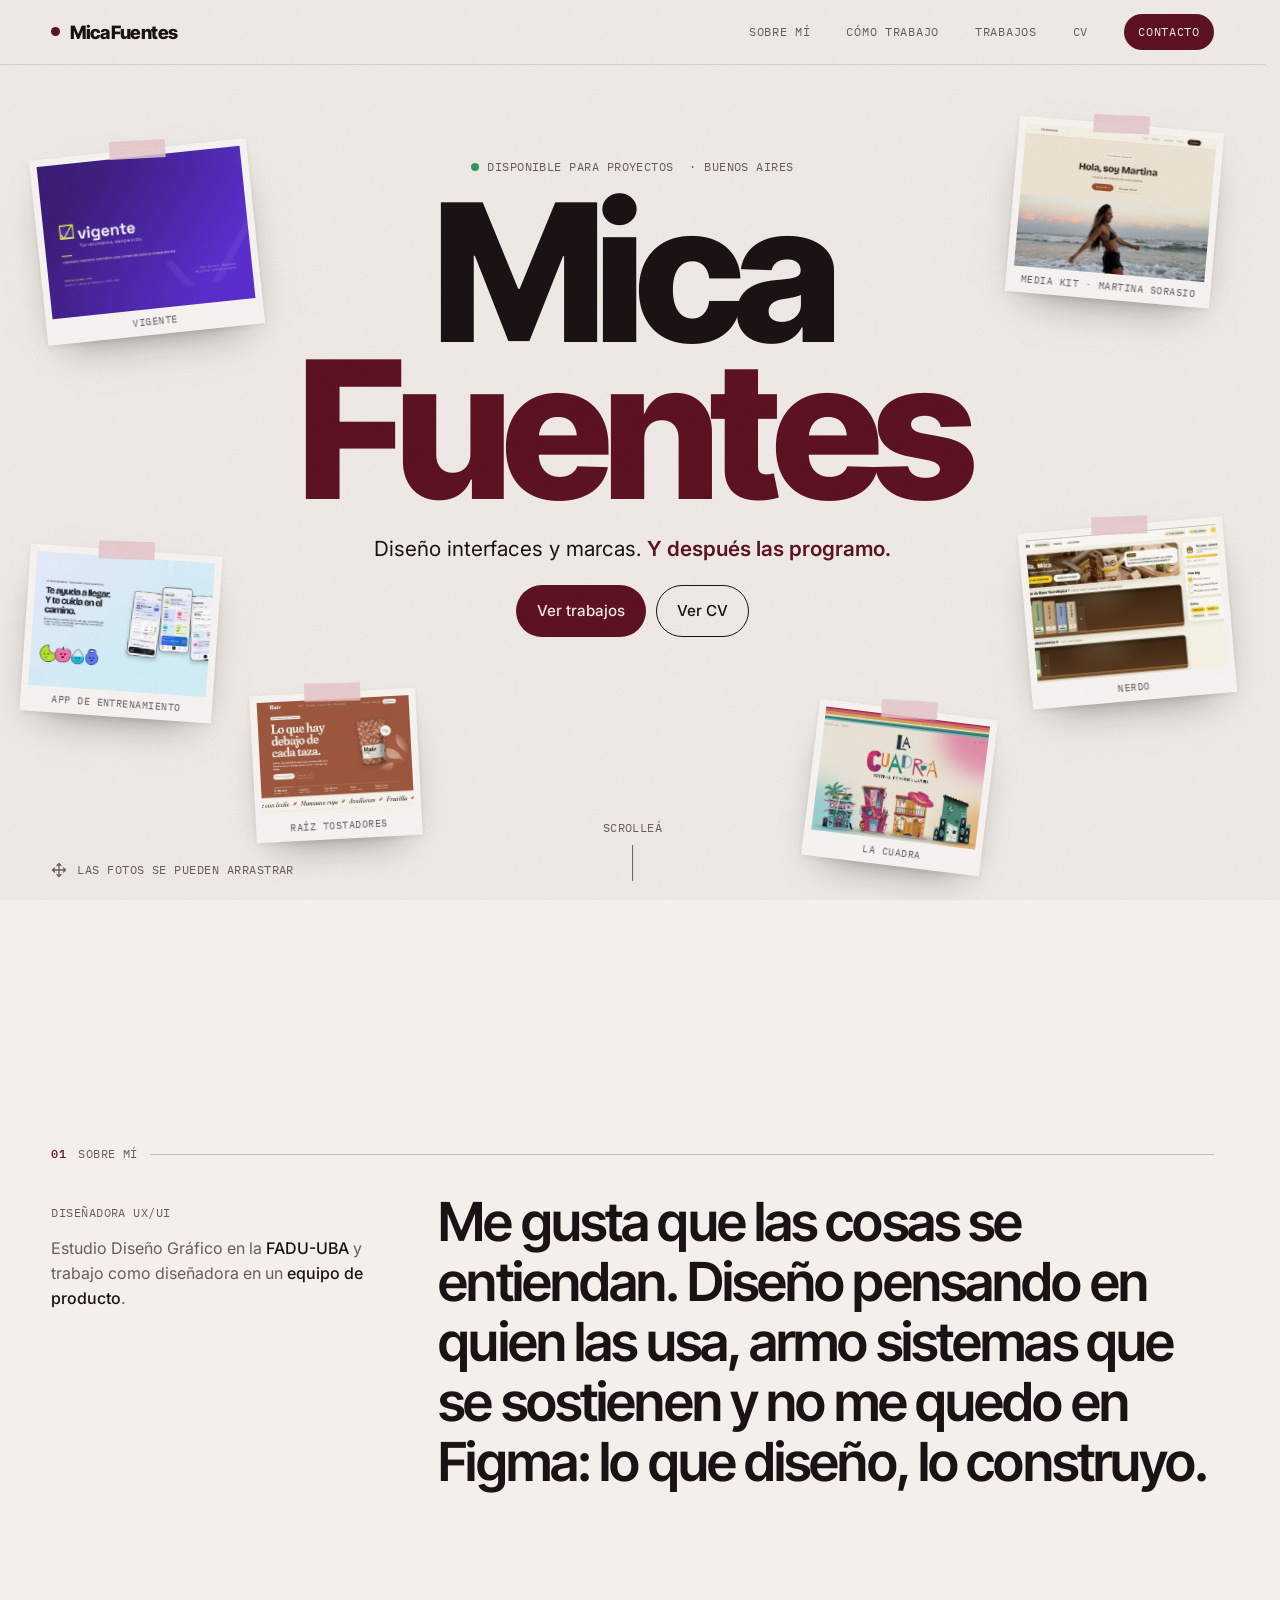
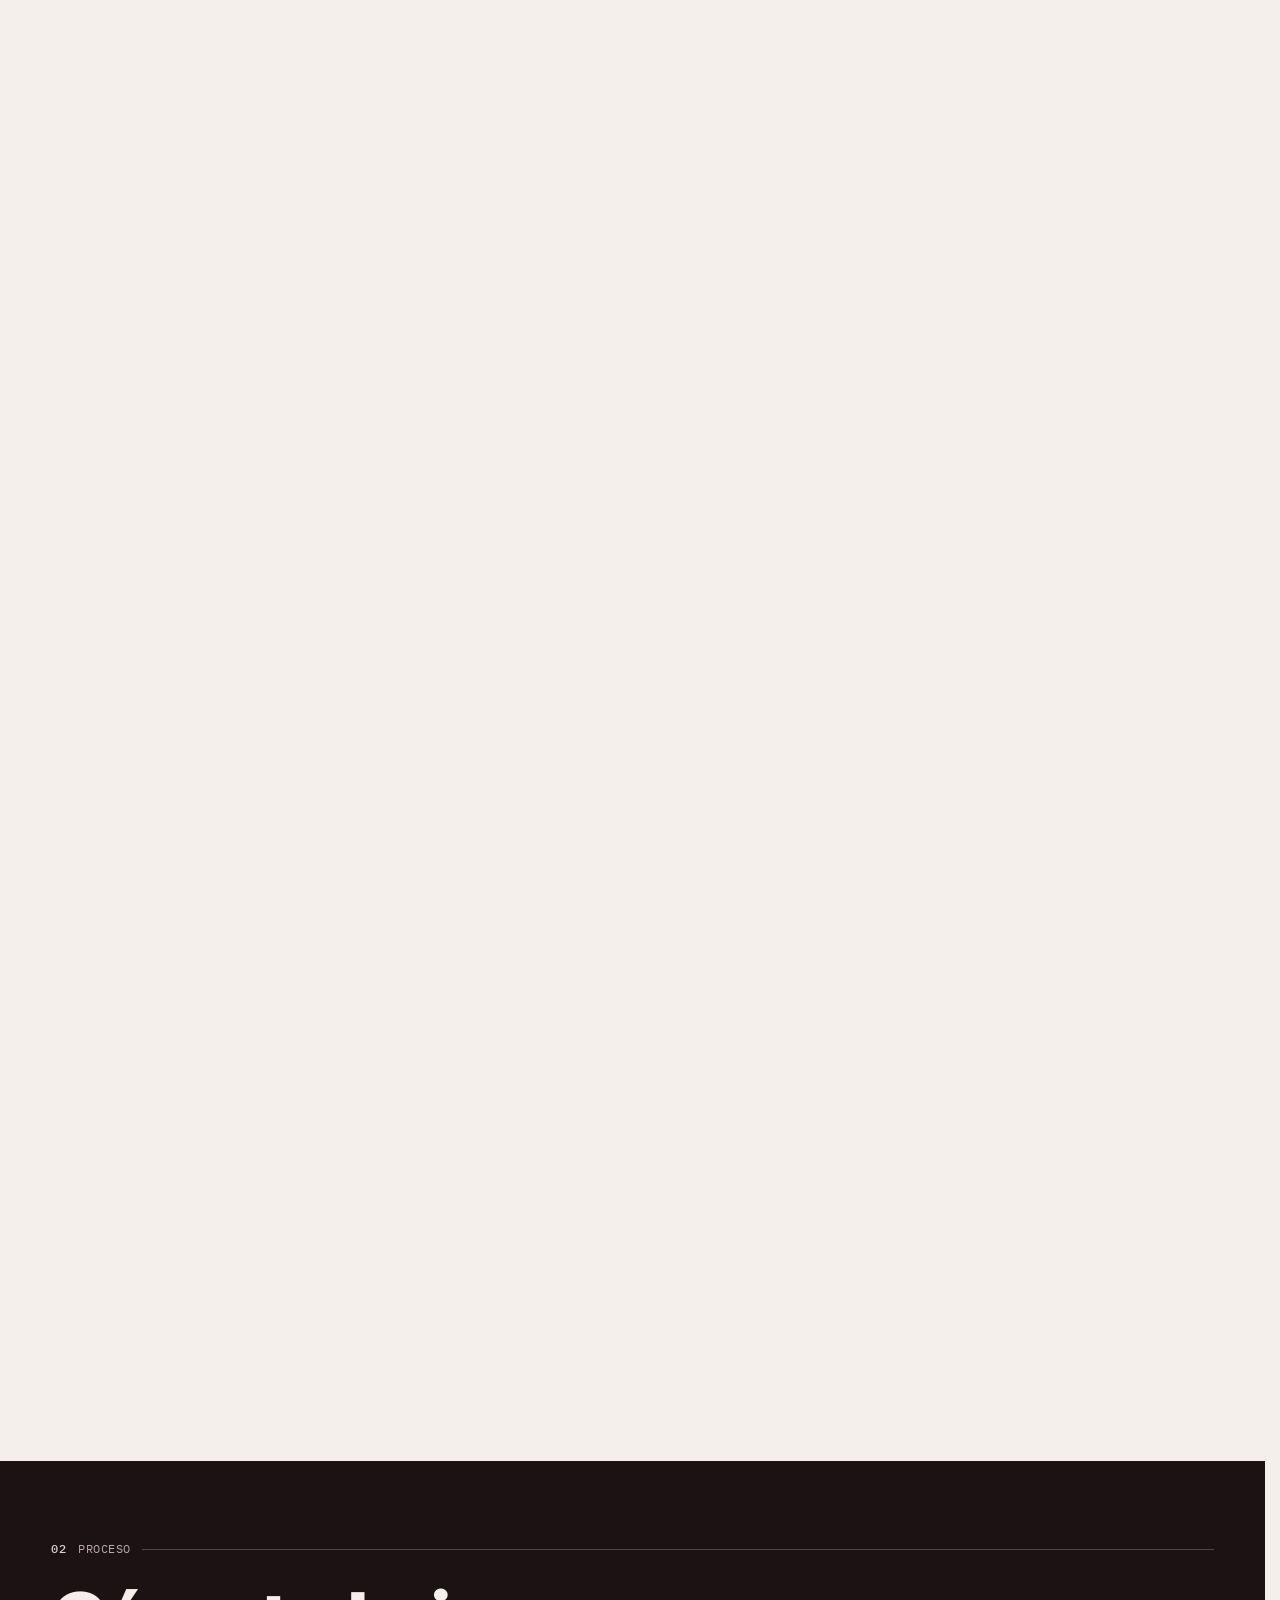
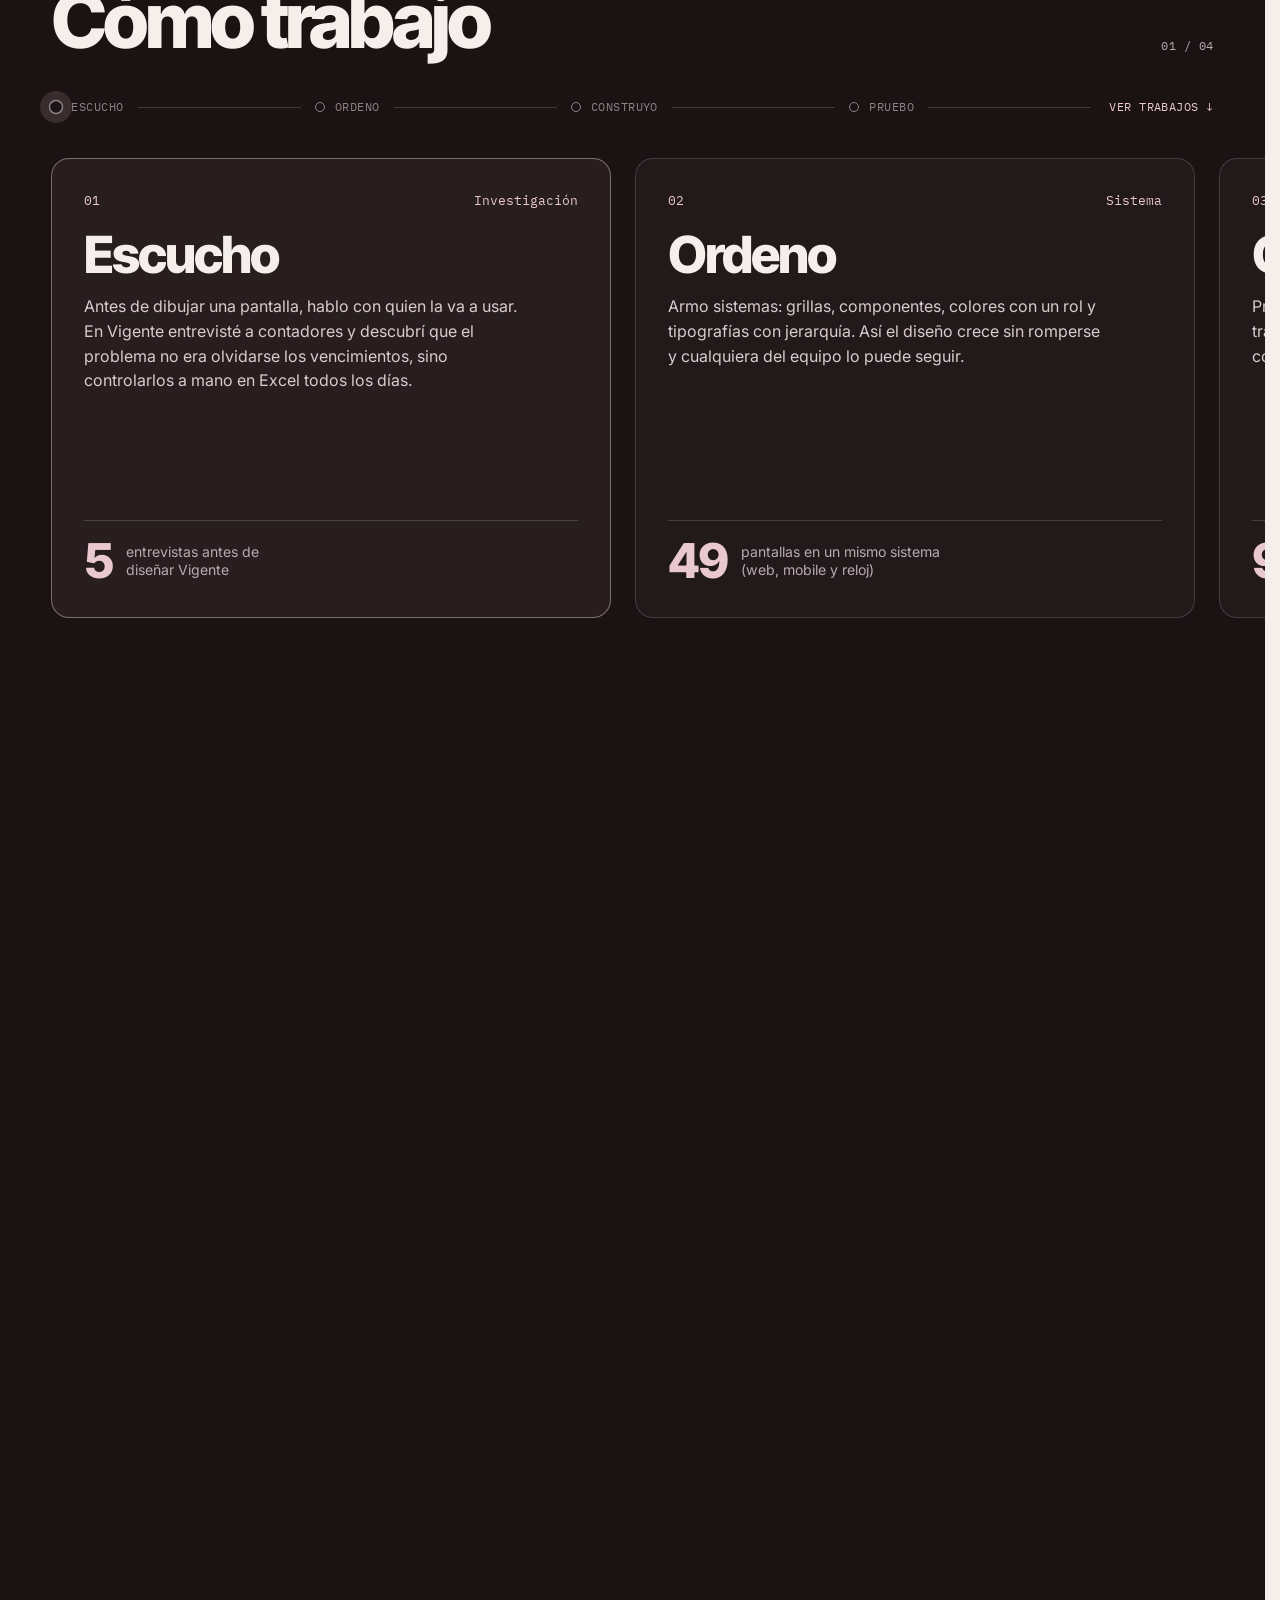
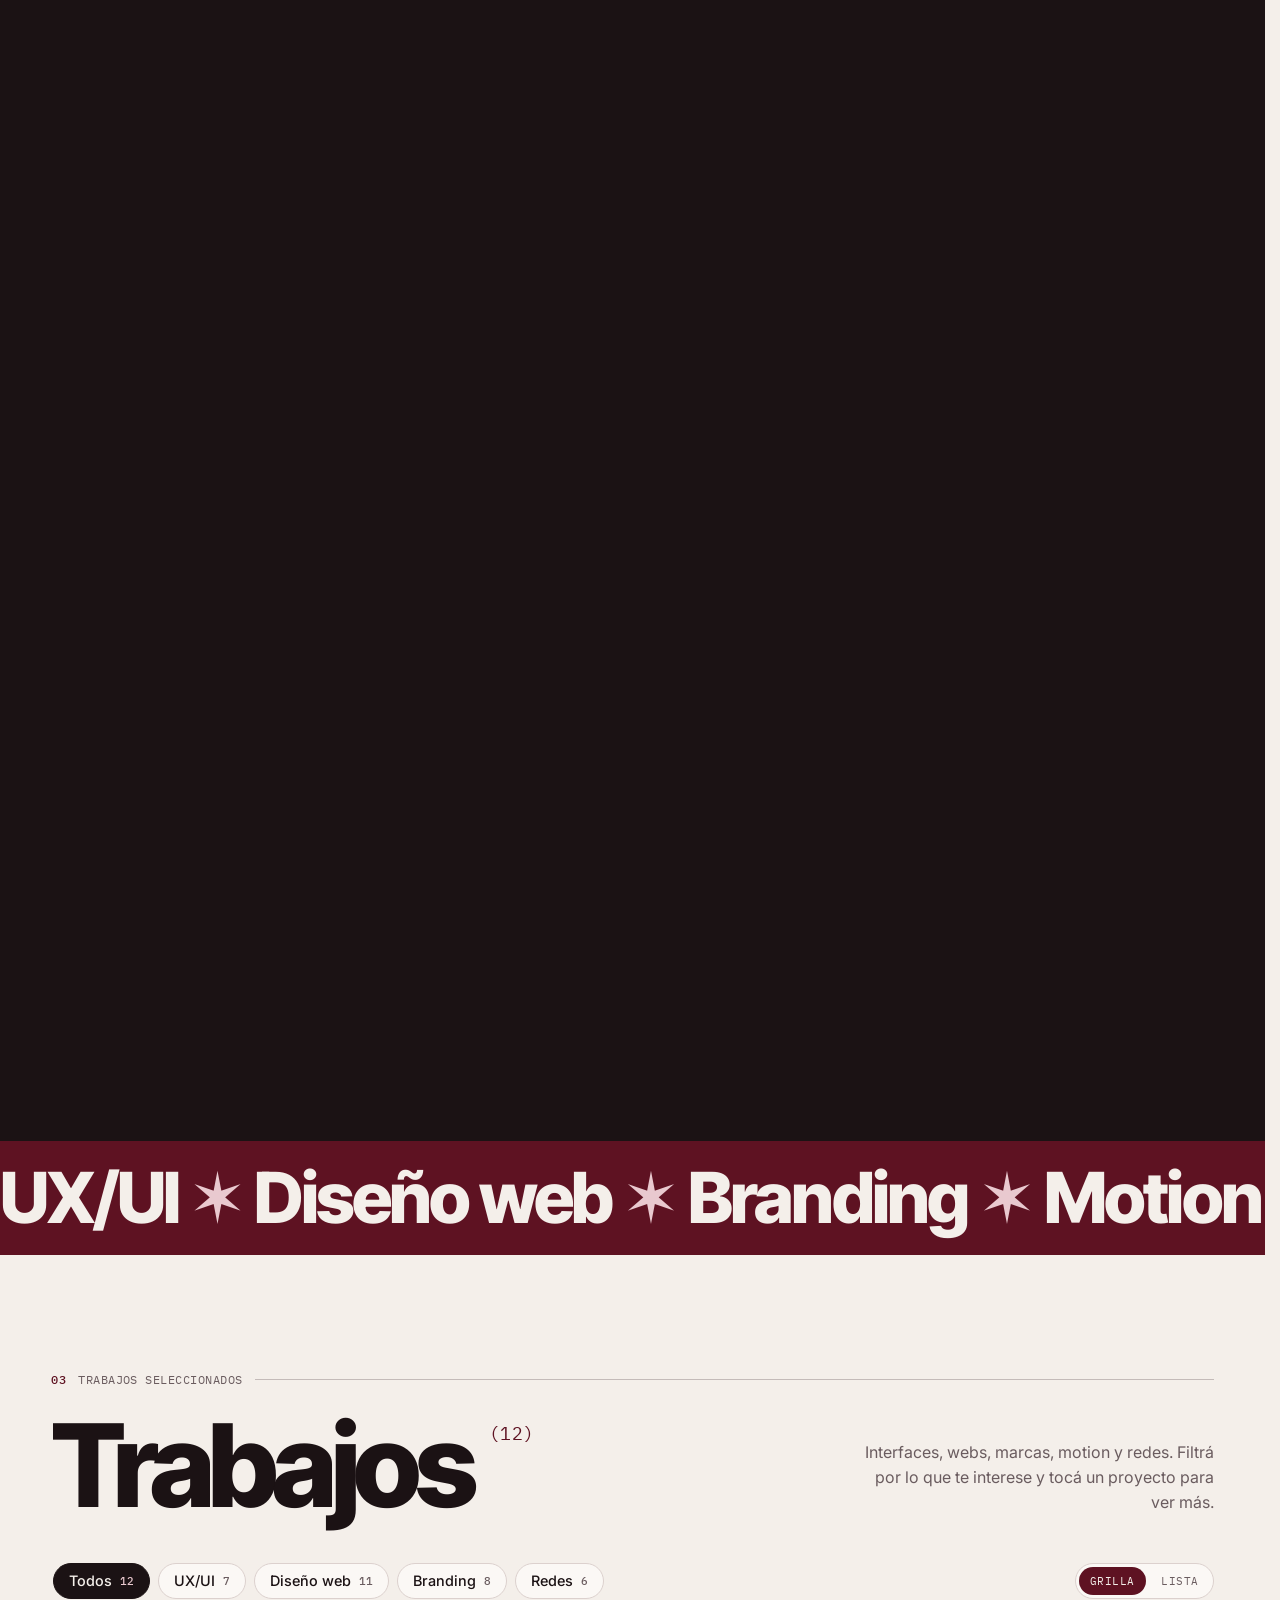
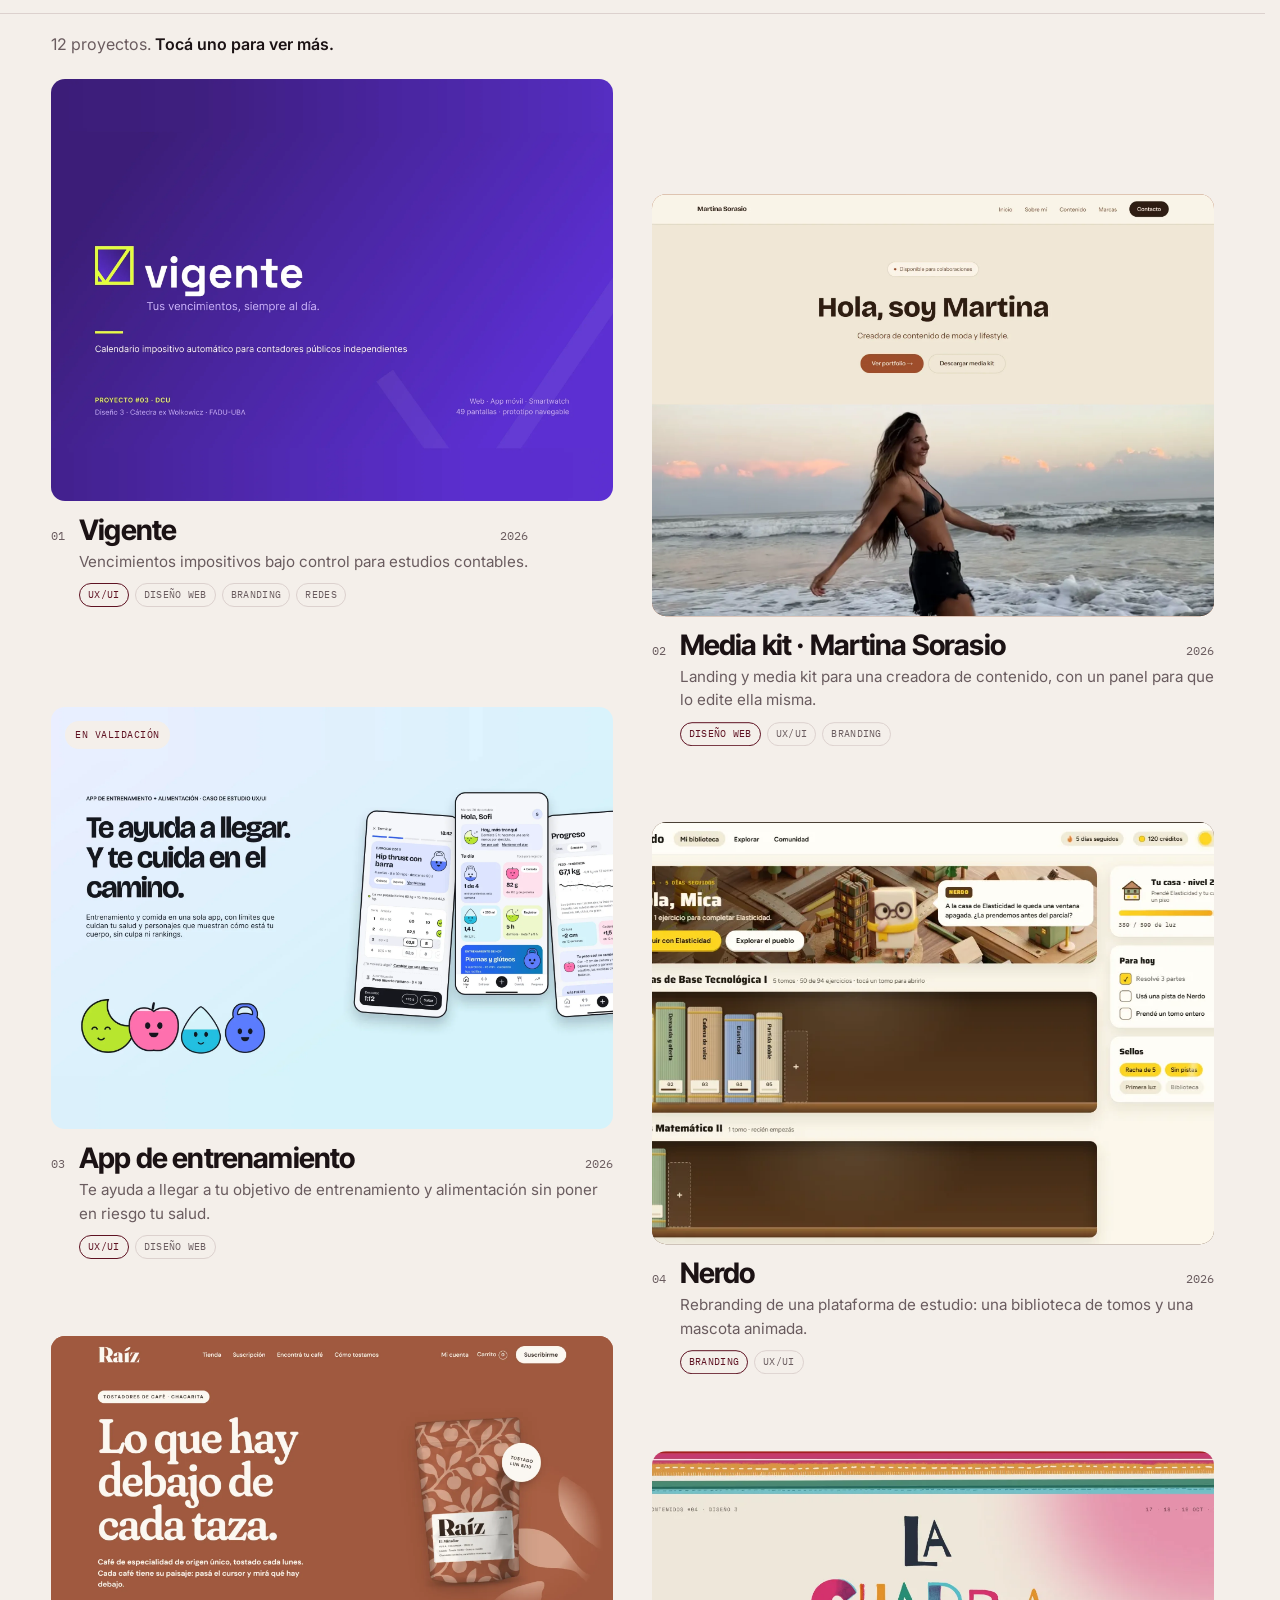
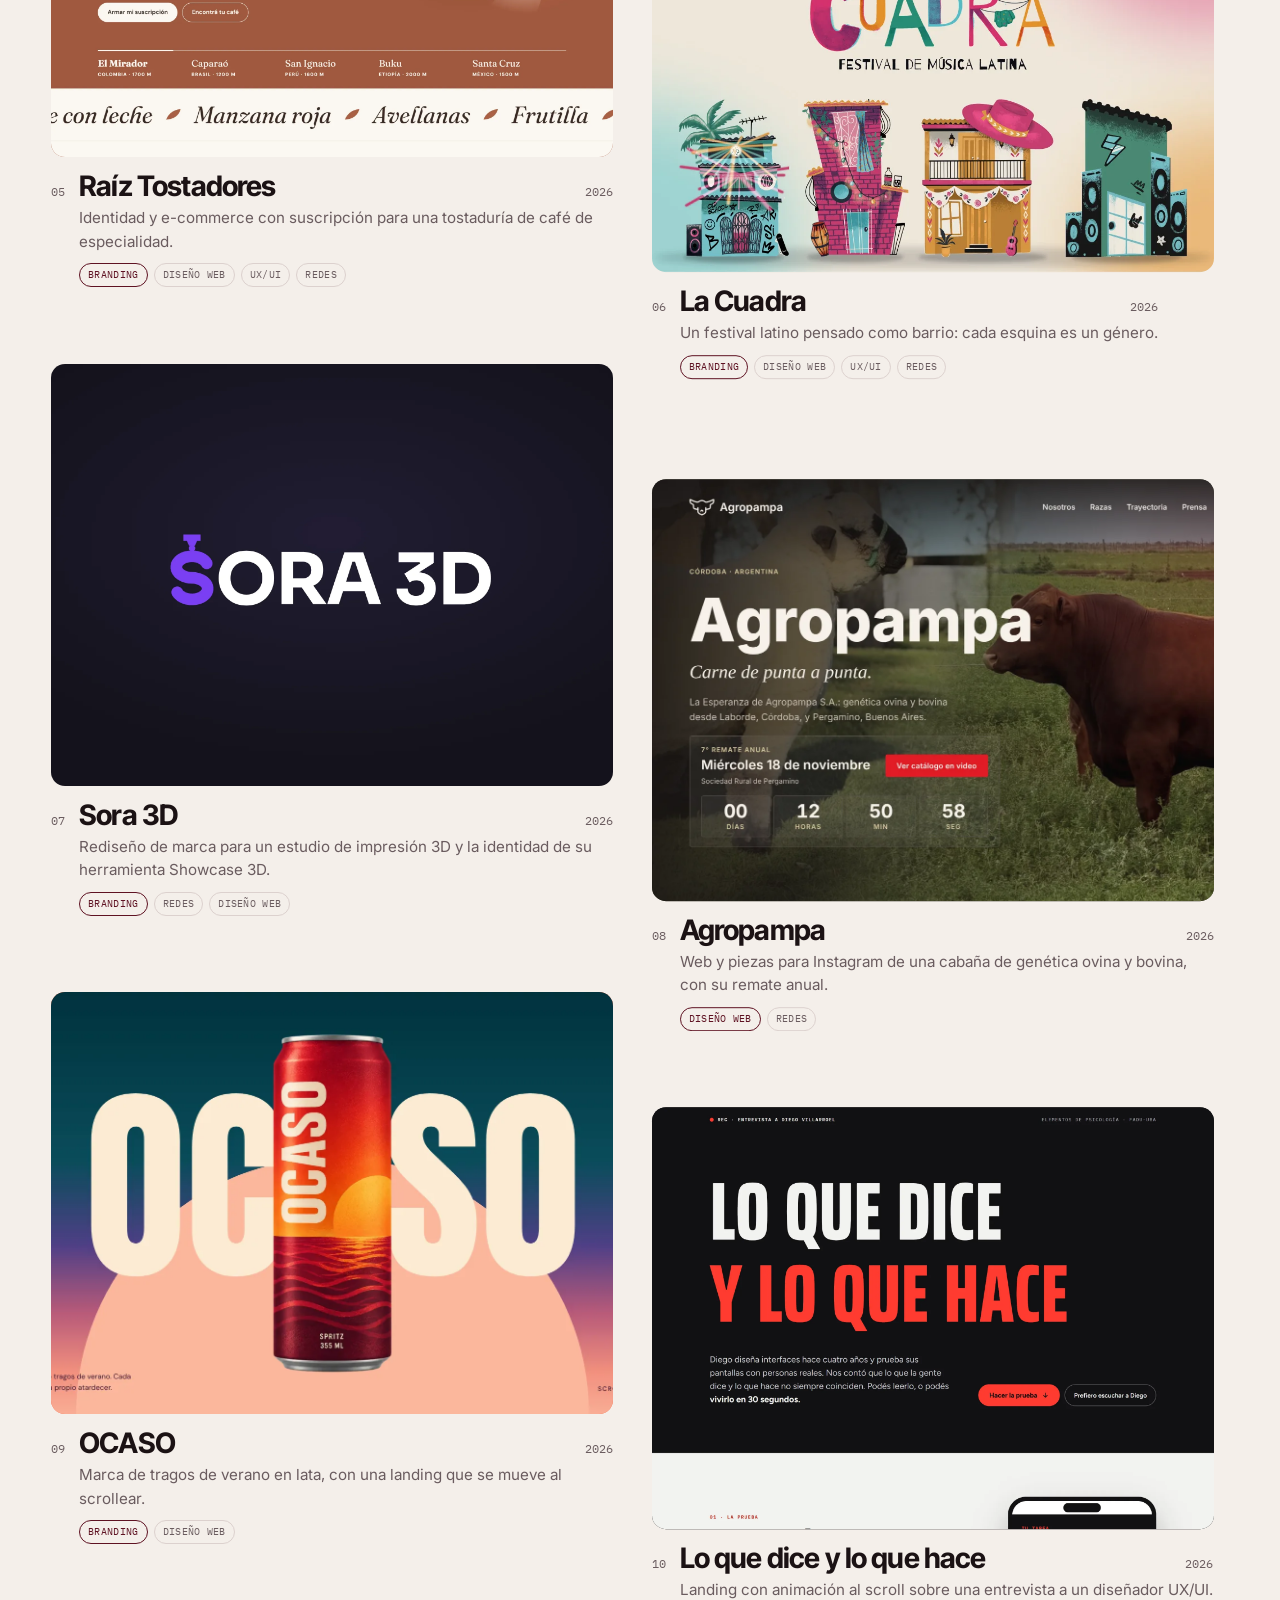
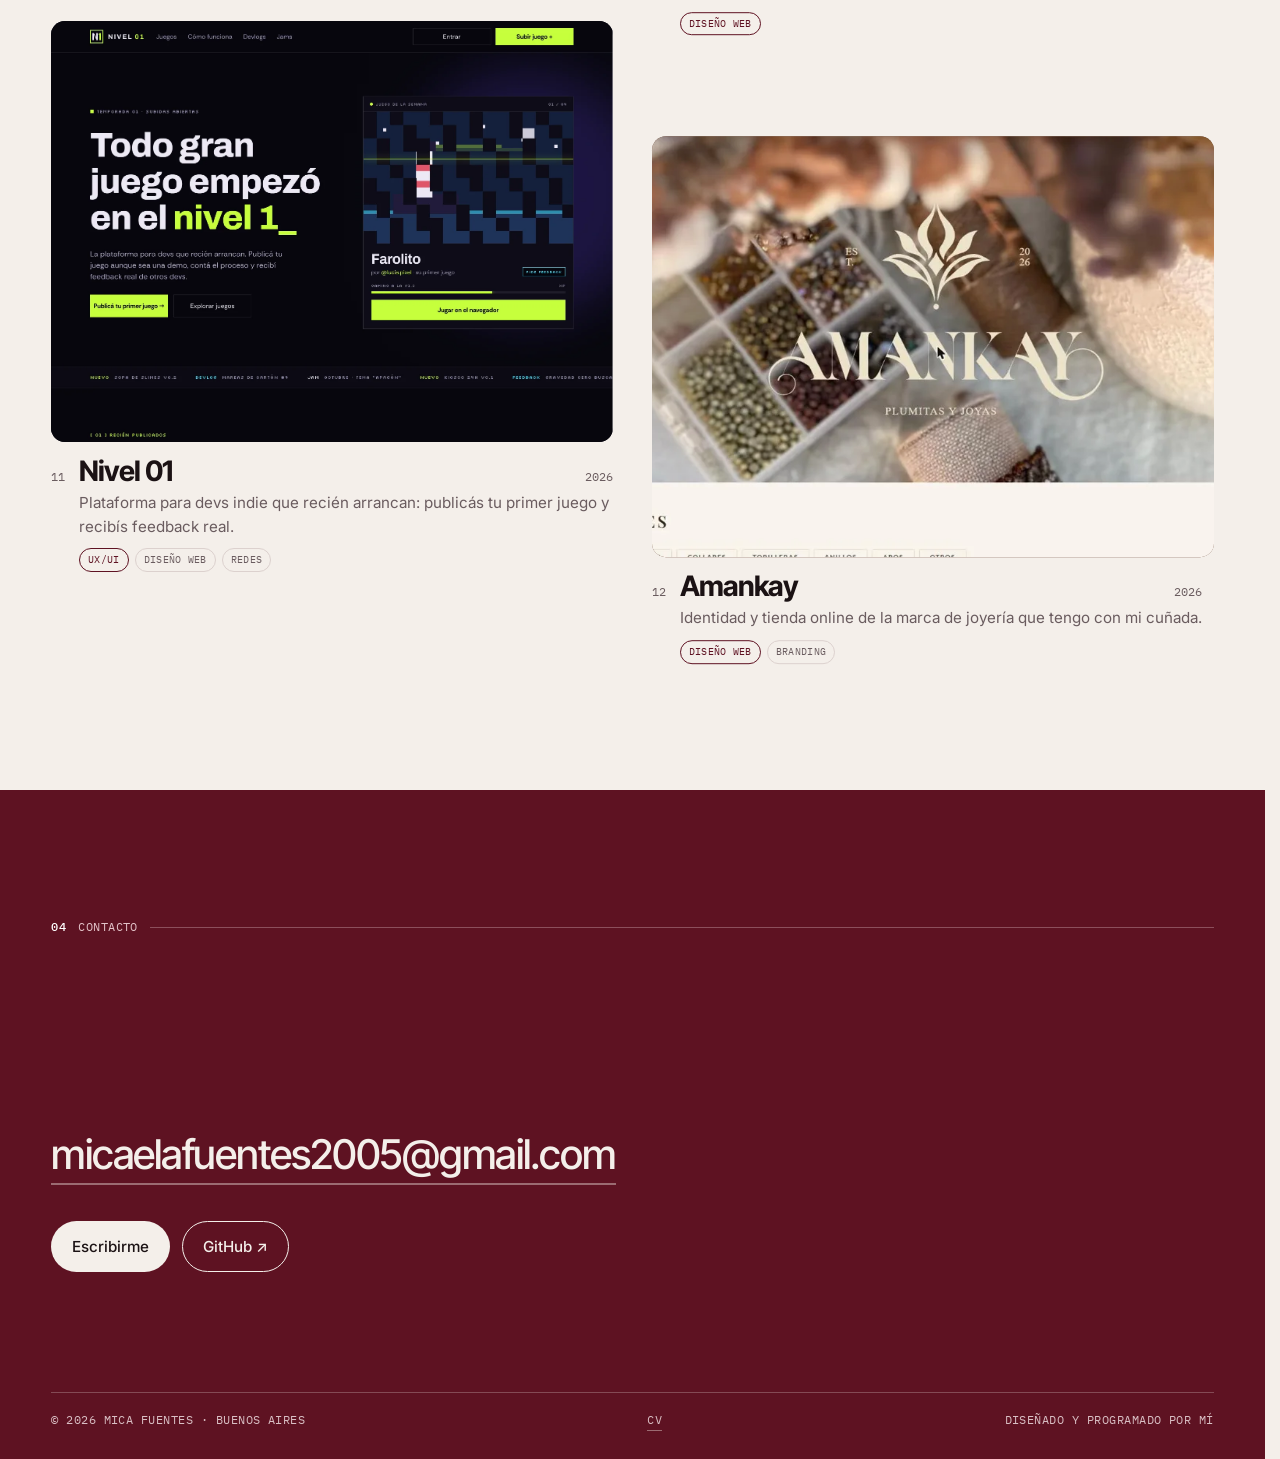
==== commit 61430fa9: "Saca el filtro Motion de los trabajos" ====
--- a/index.html
+++ b/index.html
@@ -144,8 +144,10 @@
 .step .proof b{font-family:var(--disp);font-size:clamp(2rem,4vw,3rem);font-weight:800;letter-spacing:-.04em;color:var(--rosa);line-height:1}
 .step .proof span{font-size:.88rem;color:#B9AAAD;line-height:1.3}
 .step{transition:opacity .45s var(--ease),border-color .45s,background .45s}
-.track.live .step{opacity:.42}
-.track.live .step.active{opacity:1;border-color:rgba(233,201,207,.45);background:rgba(244,239,234,.06)}
+@media (min-width:821px){
+  .track.live .step{opacity:.42}
+  .track.live .step.active{opacity:1;border-color:rgba(233,201,207,.45);background:rgba(244,239,234,.06)}
+}
 .step .proof span span{display:inline}
 /* recorrido del proceso */
 .route{position:relative;display:flex;justify-content:space-between;align-items:center;list-style:none;margin:0 0 clamp(22px,4vh,40px);padding:0}
@@ -565,7 +567,7 @@
    ========================================================= */
 const CATS = [
   {id:'all',label:'Todos'},{id:'ux',label:'UX/UI'},{id:'web',label:'Diseño web'},
-  {id:'brand',label:'Branding'},{id:'motion',label:'Motion'},{id:'redes',label:'Redes'}
+  {id:'brand',label:'Branding'},{id:'redes',label:'Redes'}
 ];
 const WORKS = [
   {id:'vigente', title:'Vigente', year:'2026', hero:true,
@@ -593,7 +595,7 @@
    role:'UX/UI y desarrollo', team:'Proyecto individual', ctx:'Proyecto propio', tools:'Figma · React · Claude Code',
    links:[{t:'Probar el prototipo',u:'proyectos/app-entrena/index.html'}]},
   {id:'nerdo', title:'Nerdo', year:'2026', hero:true,
-   cats:['brand','ux','motion'], img:'img/nerdo.webp', c:'#5A3A22',
+   cats:['brand','ux'], img:'img/nerdo.webp', c:'#5A3A22',
    sum:'Rebranding de una plataforma de estudio: una biblioteca de tomos y una mascota animada.',
    text:['Rediseño de marca e interfaz para la plataforma de estudio de un amigo: un tomo por materia y Nerdo, un tomo mascota animado.'],
    role:'Identidad, UI y motion', team:'Programado con un ingeniero en informática', ctx:'Colaboración', tools:'Figma · Claude Code', links:[]},
@@ -607,7 +609,7 @@
             {type:'phone', src:'img/raiz-instagram.webp', cap:'Perfil de Instagram', note:'Scrolleá adentro del teléfono'}],
    links:[{t:'Ver sitio',u:'https://mica-fuentes.github.io/raiz-tostadores/'}]},
   {id:'cuadra', title:'La Cuadra', year:'2026', hero:true,
-   cats:['brand','web','ux','motion','redes'], img:'img/cuadra.webp', c:'#EFE6D8',
+   cats:['brand','web','ux','redes'], img:'img/cuadra.webp', c:'#EFE6D8',
    sum:'Un festival latino pensado como barrio: cada esquina es un género.',
    text:['Identidad transmedia de un festival de música donde cada casa del barrio es un género: reguetón, cumbia, folclore y rock. Trabajo en equipo para Diseño 3, en la FADU.',
          'Mi parte: la web, el diario, el contenido de prensa y los satélites digitales, como El Timbre (app de música), La Vecindad (red social) y la landing de la docuserie.',
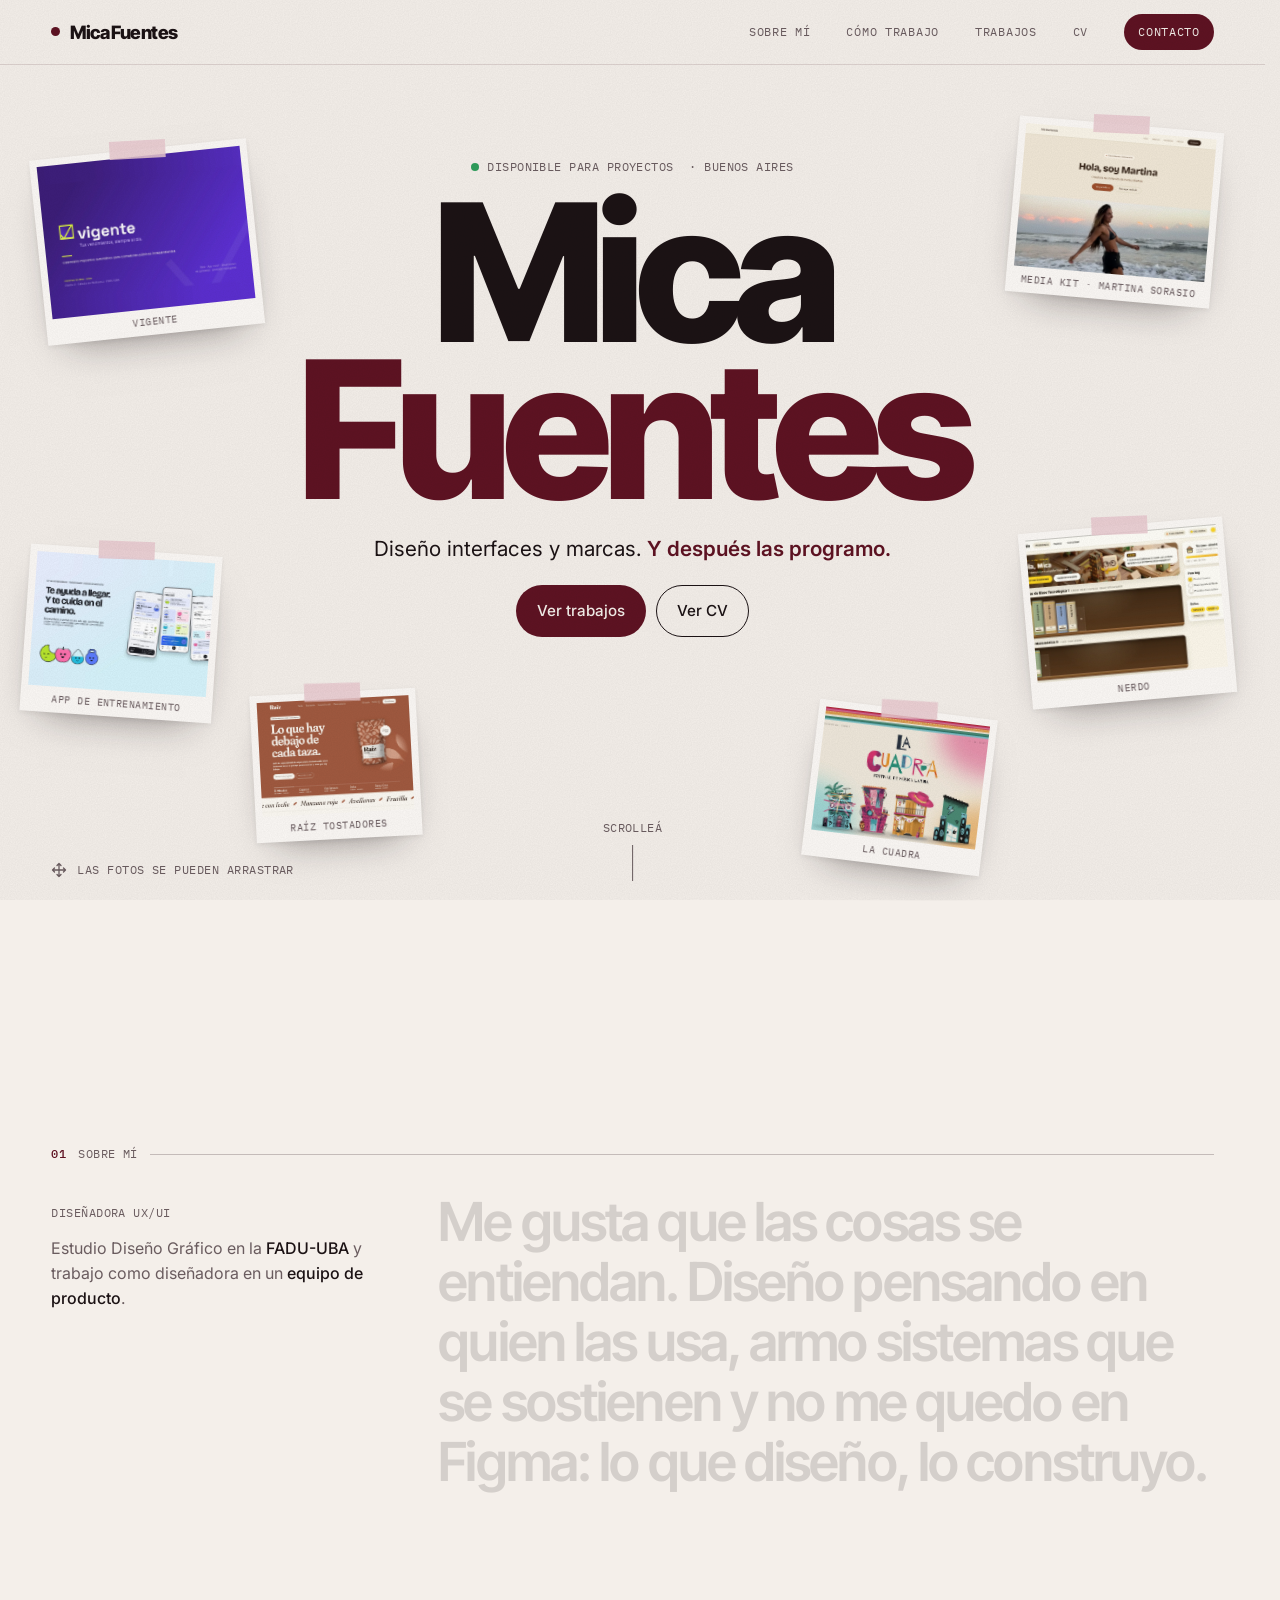
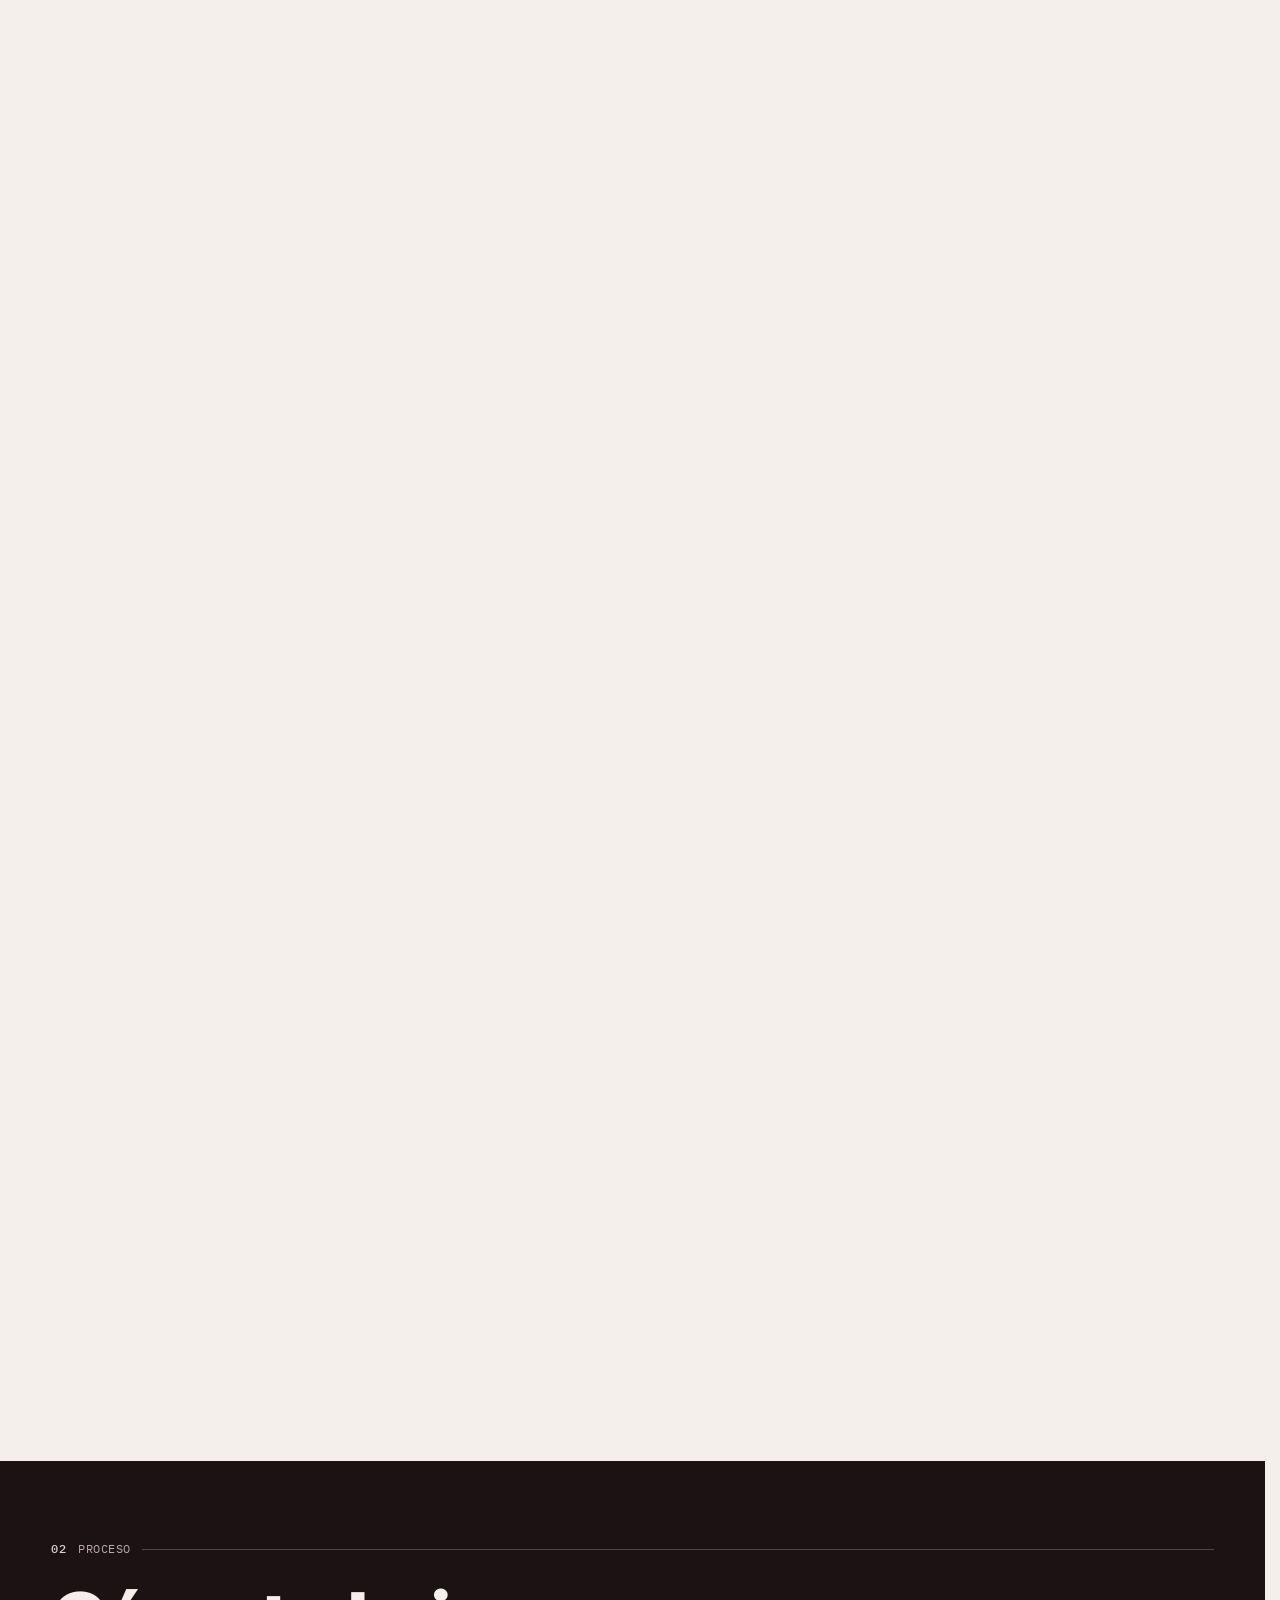
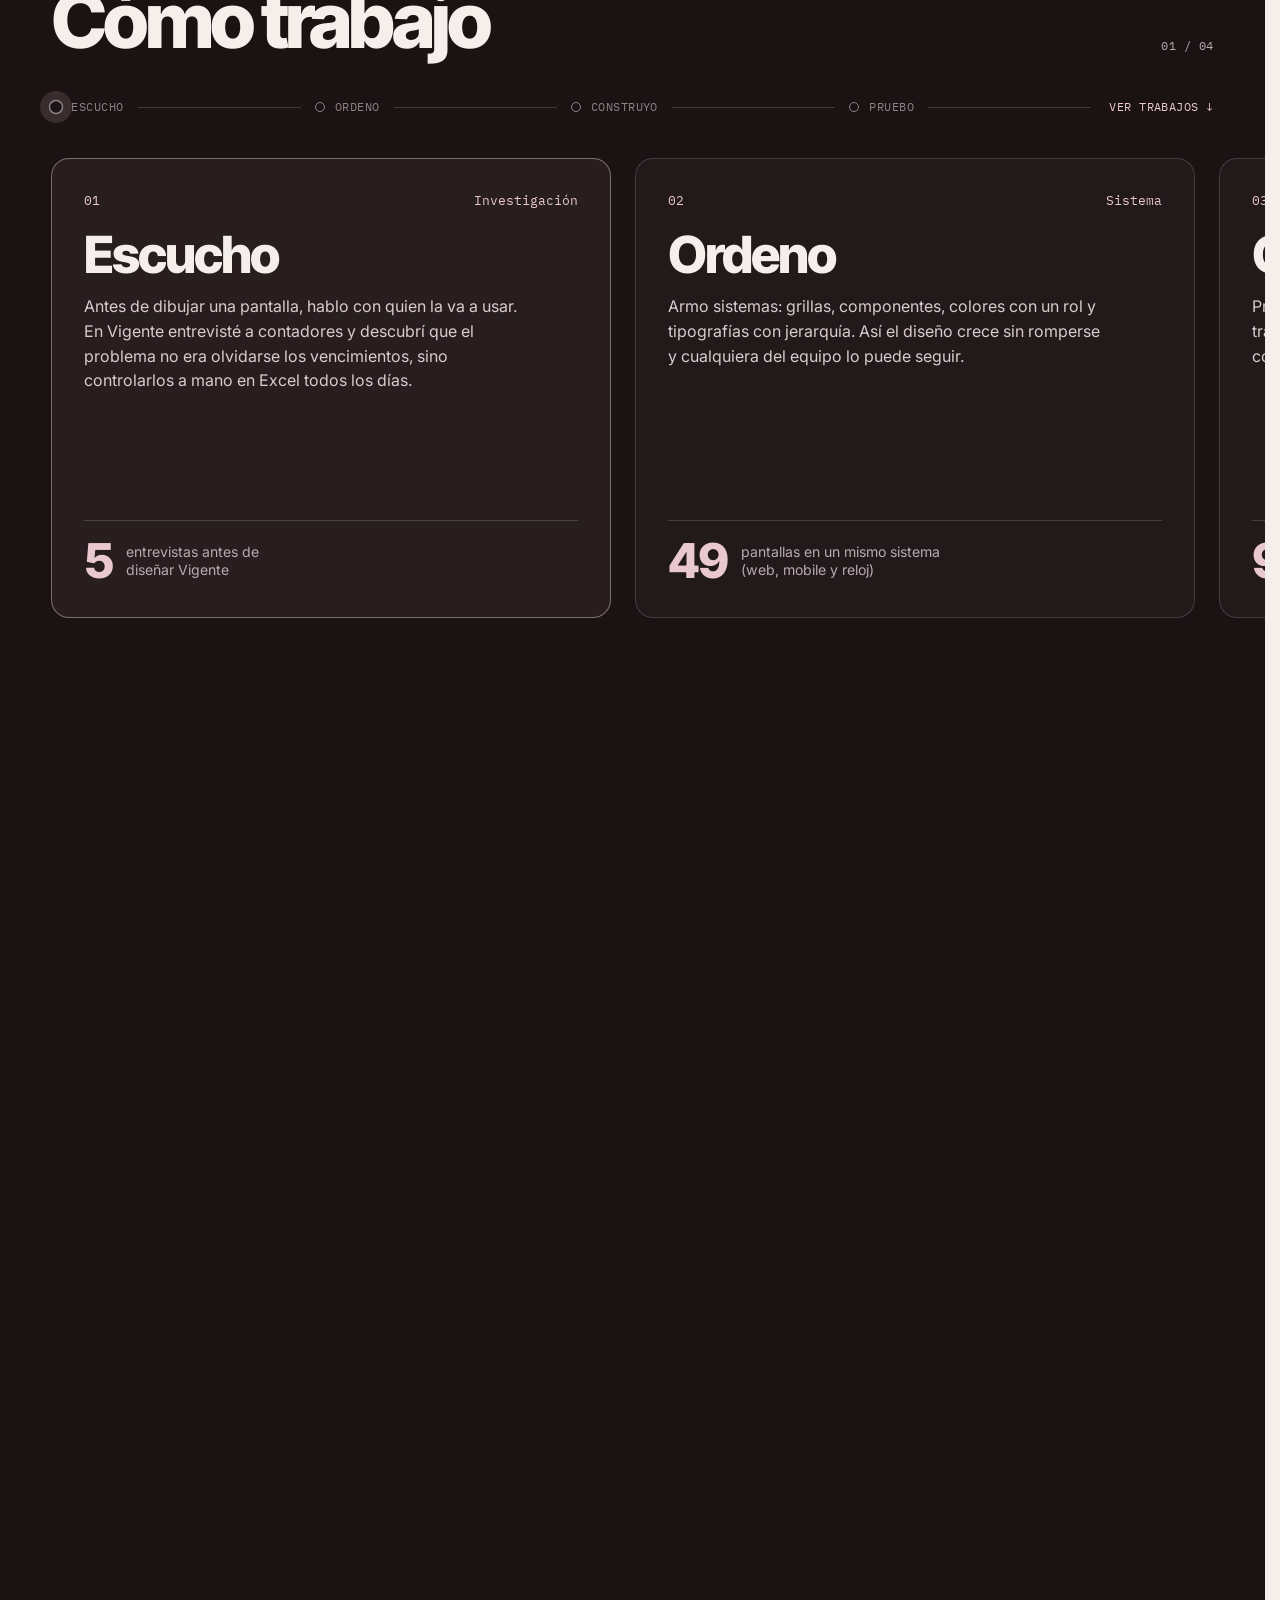
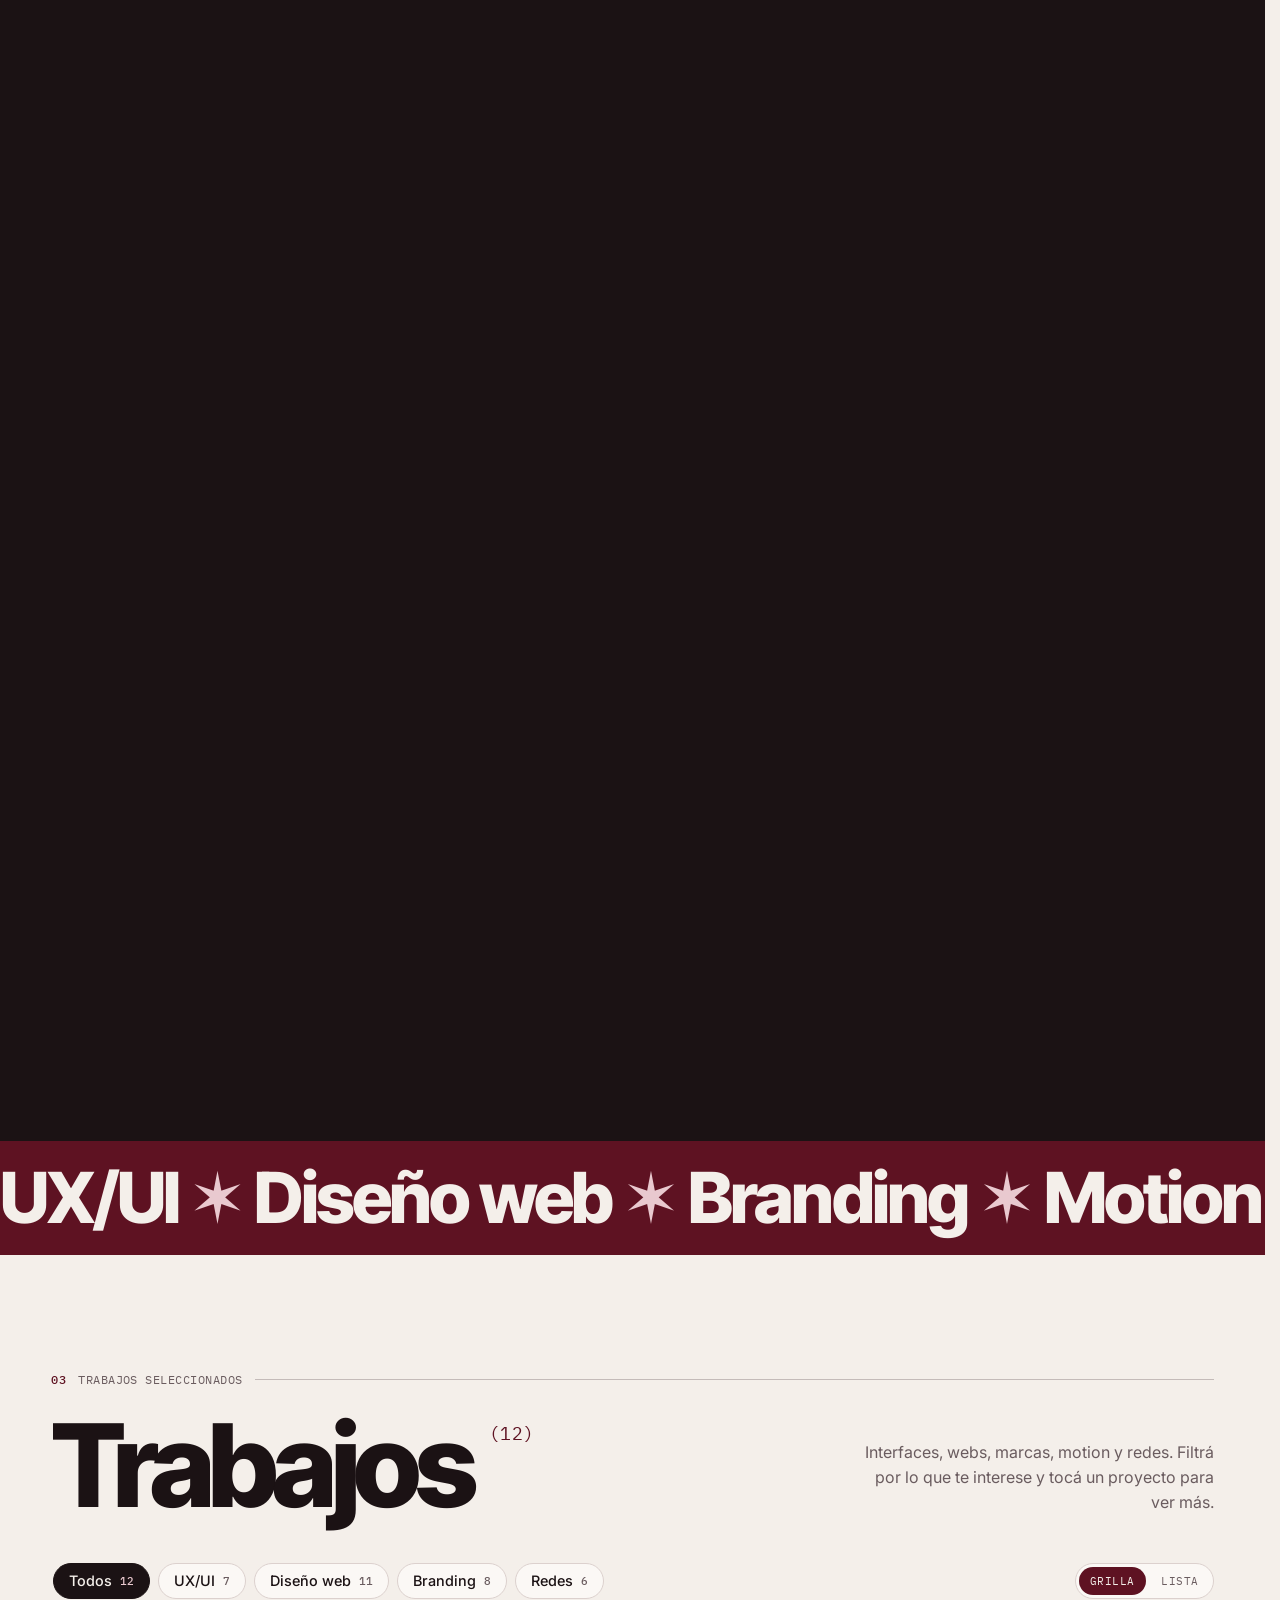
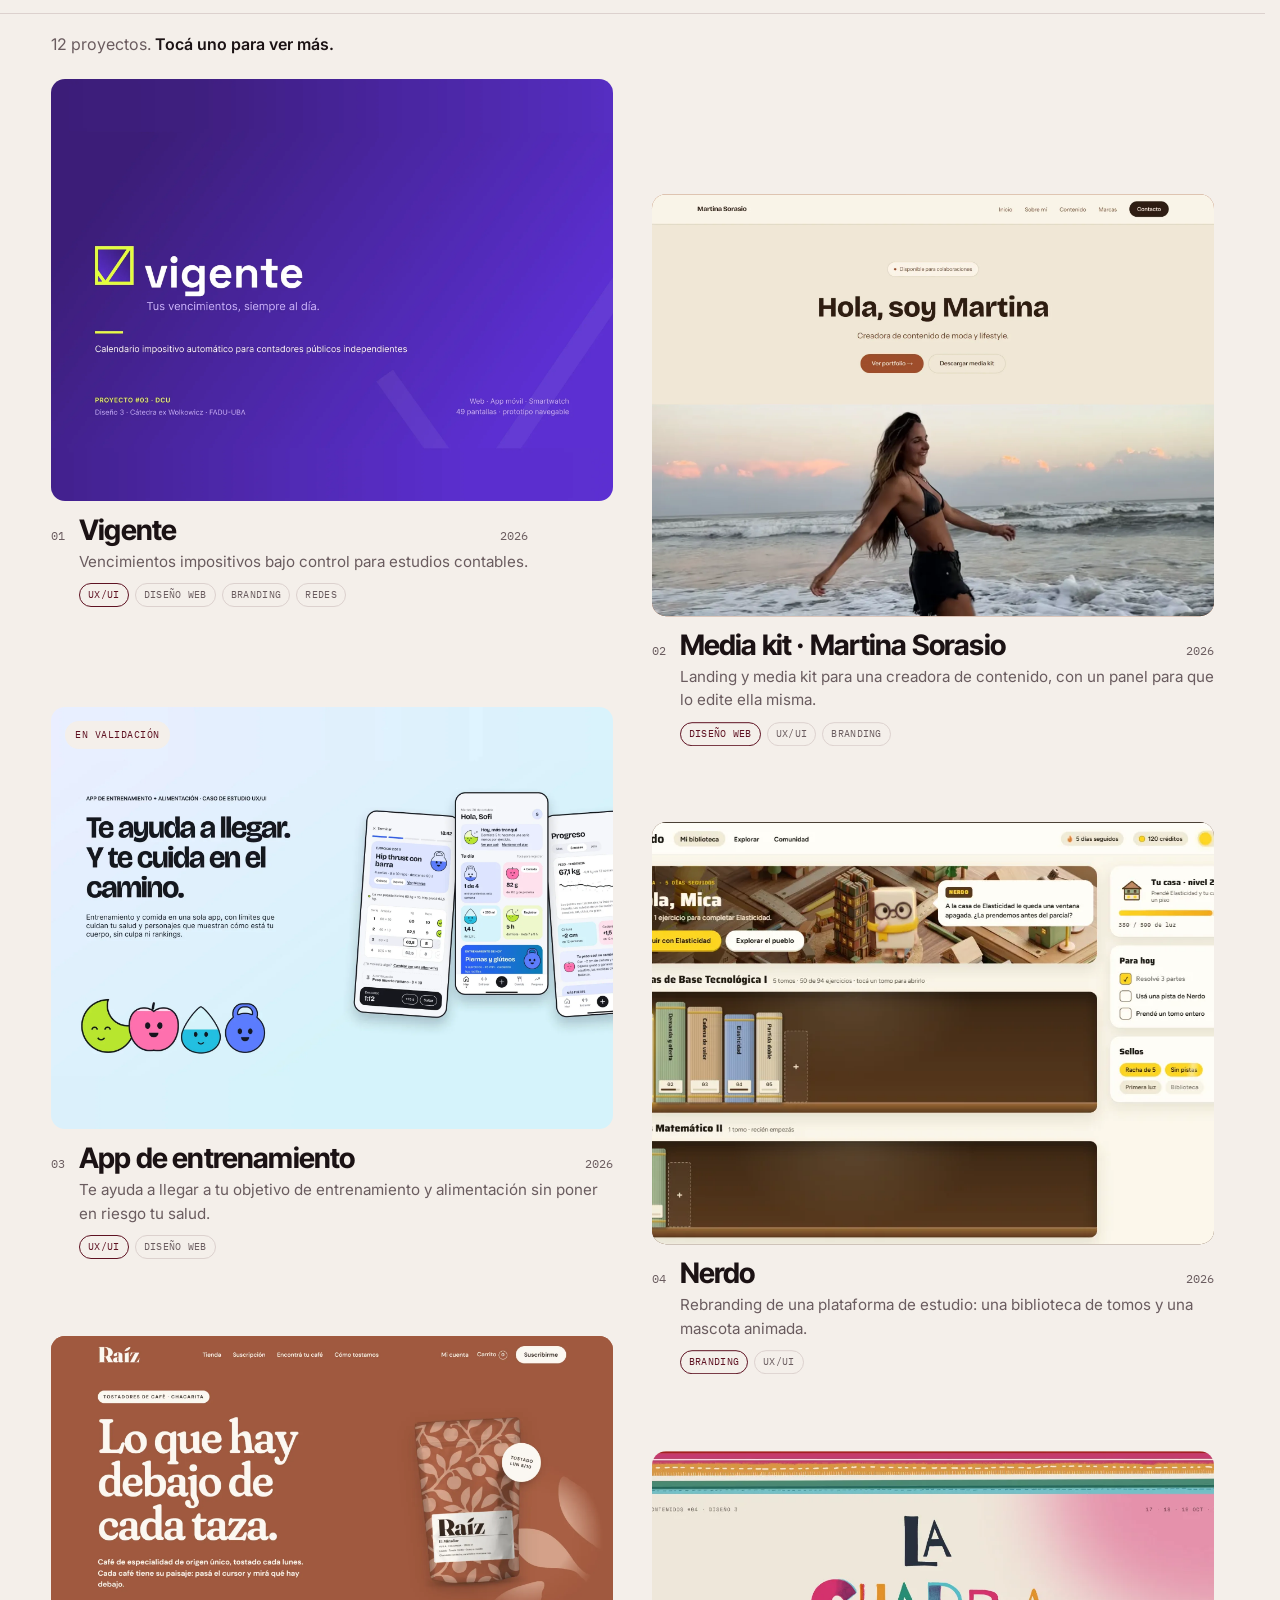
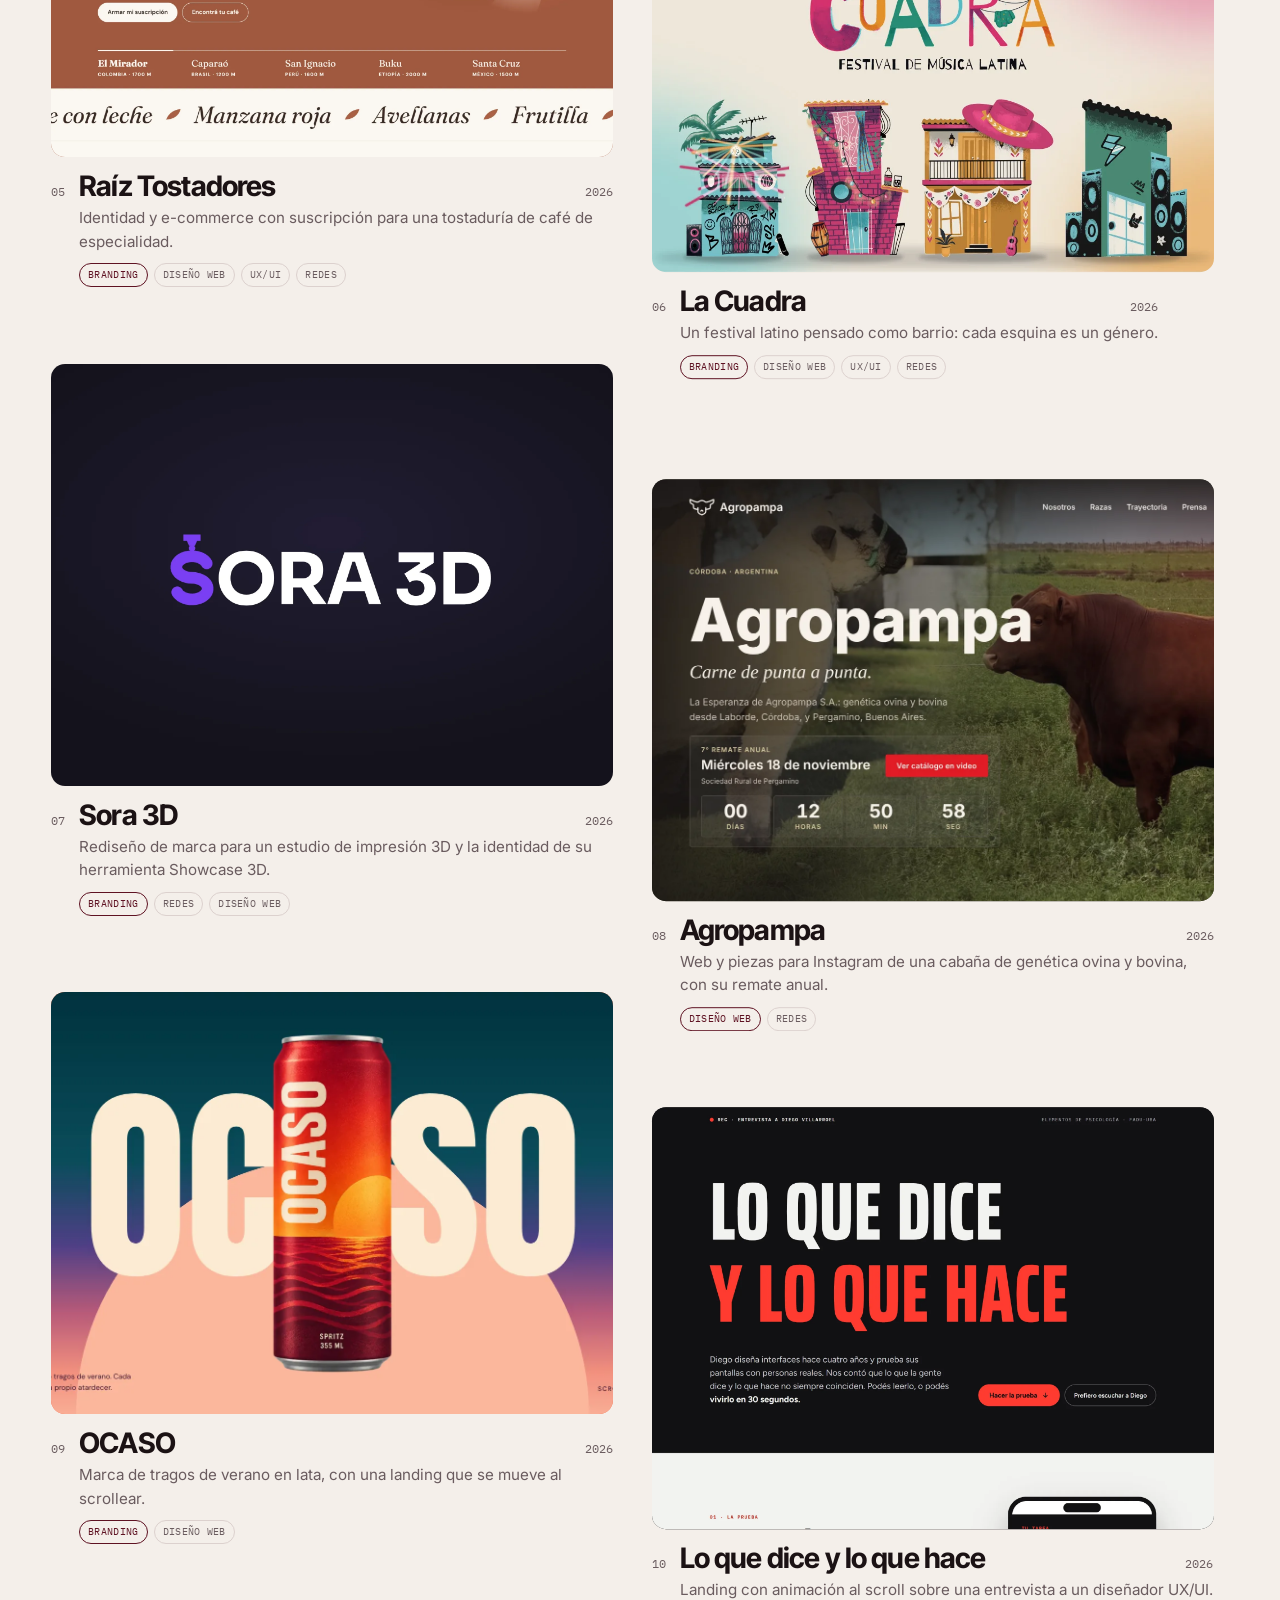
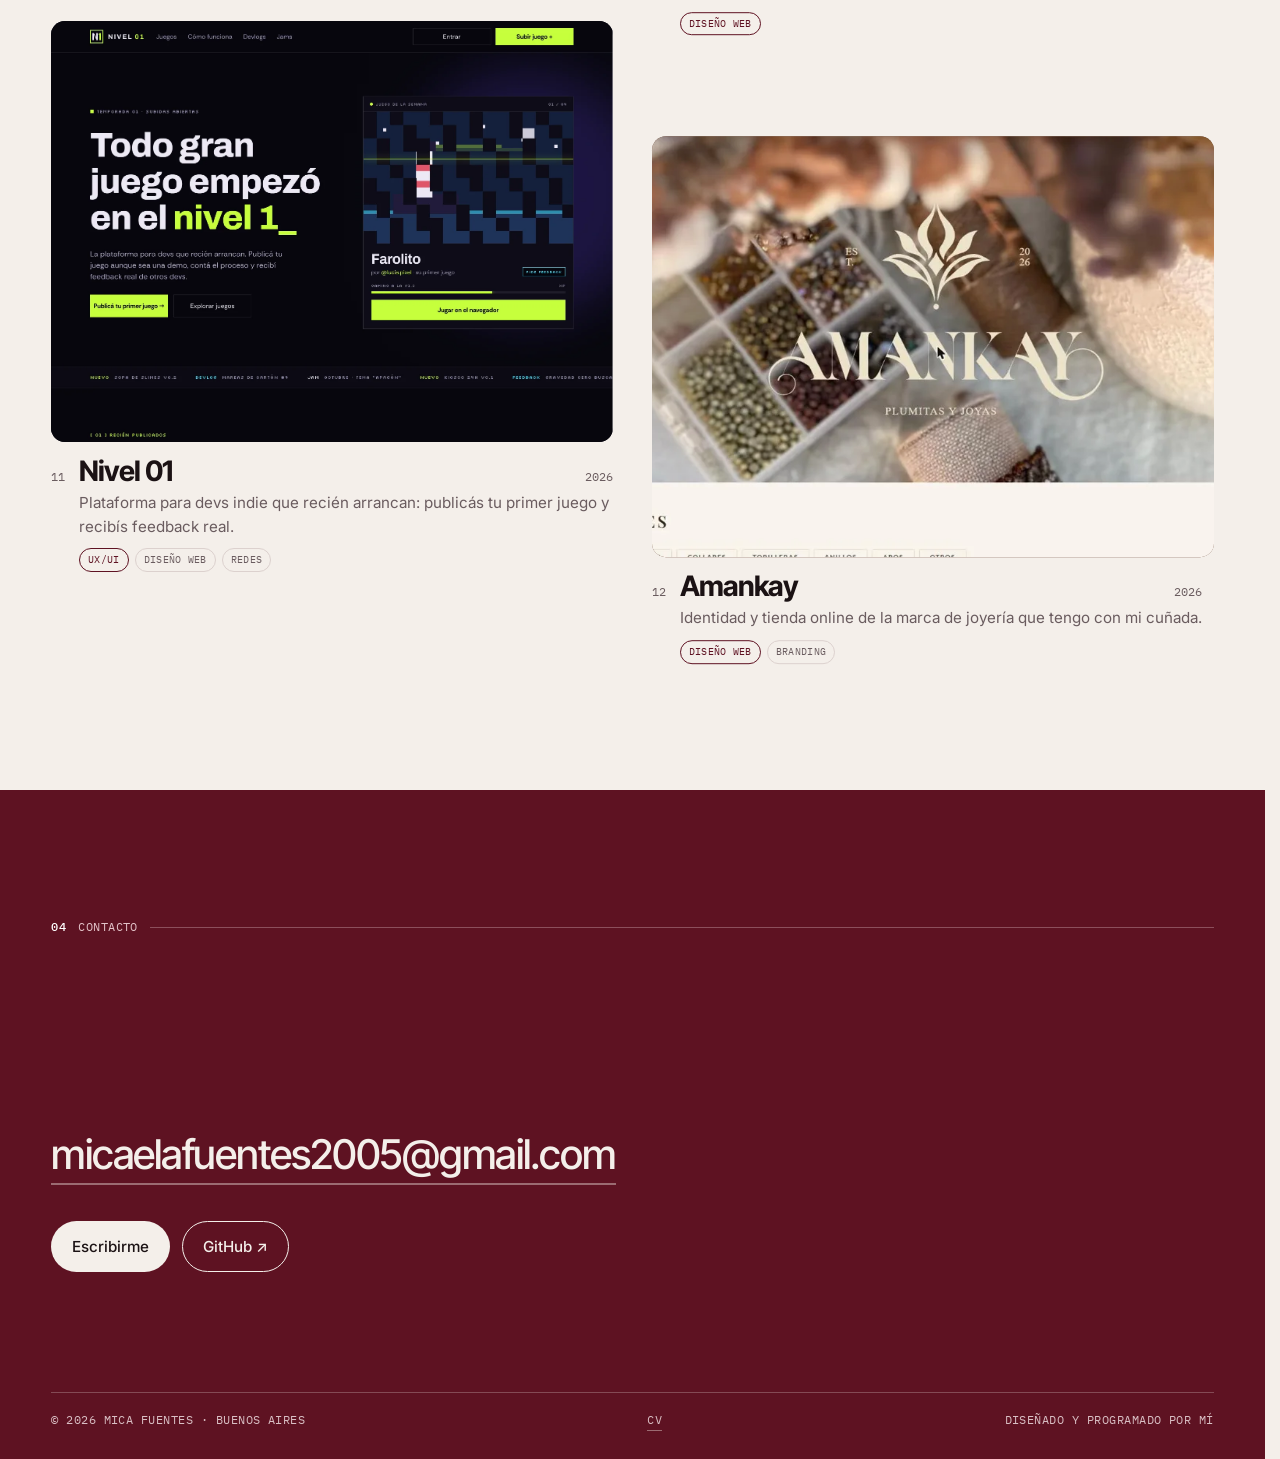
==== commit c0e63d1a: "Arma la vista previa de links del portfolio y el CV" ====
--- a/index.html
+++ b/index.html
@@ -5,9 +5,22 @@
 <meta name="viewport" content="width=device-width, initial-scale=1">
 <title>Mica Fuentes — Diseño de interfaces y marcas</title>
 <meta name="description" content="Portfolio de Mica Fuentes, diseñadora UX/UI de Buenos Aires. Diseño interfaces y marcas, las prototipo y las programo.">
-<meta property="og:title" content="Mica Fuentes — Portfolio">
-<meta property="og:description" content="Diseño interfaces y marcas, las prototipo y las programo.">
-<meta property="og:image" content="img/vig.webp">
+<link rel="canonical" href="https://micafuentes.com/">
+<meta property="og:type" content="website">
+<meta property="og:site_name" content="Mica Fuentes">
+<meta property="og:locale" content="es_AR">
+<meta property="og:url" content="https://micafuentes.com/">
+<meta property="og:title" content="Mica Fuentes — Portfolio de diseño UX/UI">
+<meta property="og:description" content="Diseño interfaces y marcas, las prototipo y las programo. Mirá mis trabajos.">
+<meta property="og:image" content="https://micafuentes.com/img/og.jpg">
+<meta property="og:image:type" content="image/jpeg">
+<meta property="og:image:width" content="1200">
+<meta property="og:image:height" content="630">
+<meta property="og:image:alt" content="Mica Fuentes, portfolio de diseño UX/UI, con polaroids de los proyectos La Cuadra, Vigente y Raíz.">
+<meta name="twitter:card" content="summary_large_image">
+<meta name="twitter:title" content="Mica Fuentes — Portfolio de diseño UX/UI">
+<meta name="twitter:description" content="Diseño interfaces y marcas, las prototipo y las programo.">
+<meta name="twitter:image" content="https://micafuentes.com/img/og.jpg">
 <meta name="theme-color" content="#F4EFEA">
 <link rel="icon" href="data:image/svg+xml,%3Csvg xmlns='http://www.w3.org/2000/svg' viewBox='0 0 64 64'%3E%3Crect width='64' height='64' rx='14' fill='%235E1222'/%3E%3Ctext x='32' y='42' text-anchor='middle' font-family='Arial' font-weight='700' font-size='26' fill='%23F4EFEA'%3EMF%3C/text%3E%3C/svg%3E">
 <link rel="preconnect" href="https://fonts.googleapis.com">
